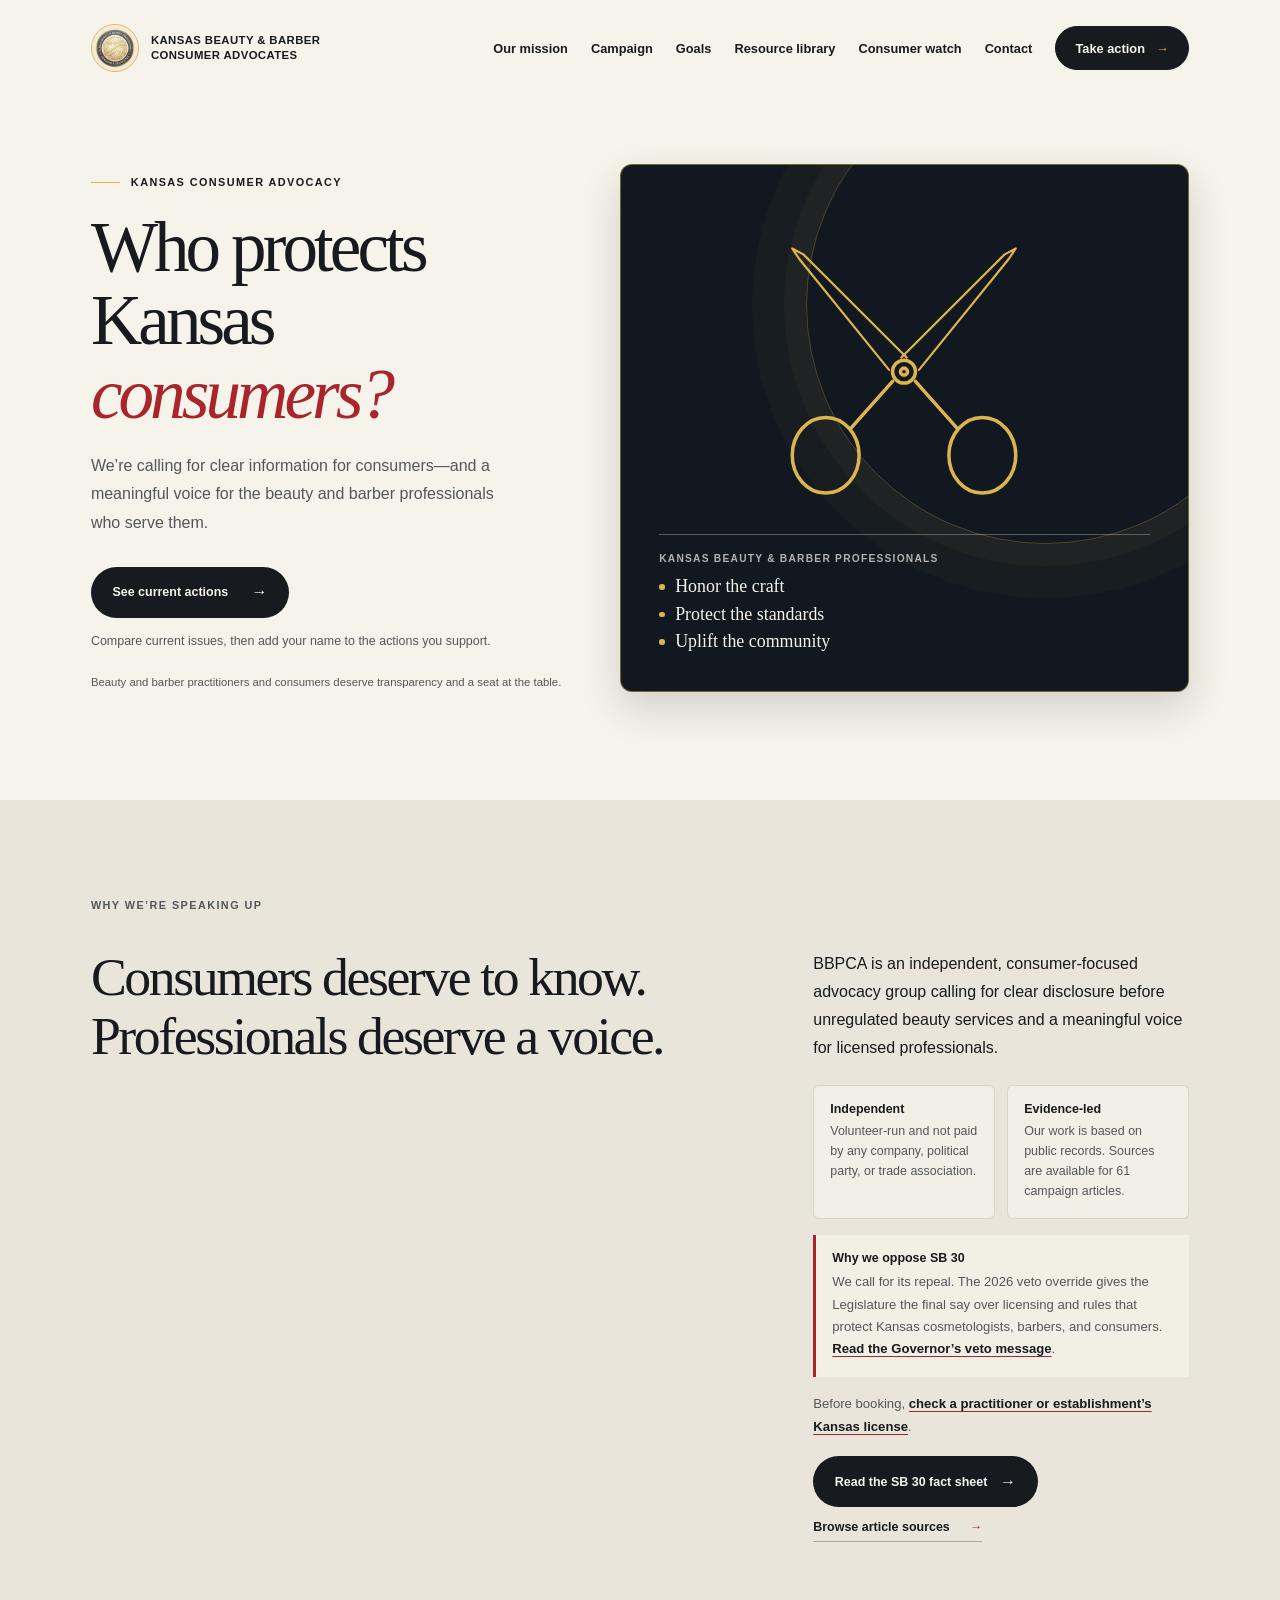
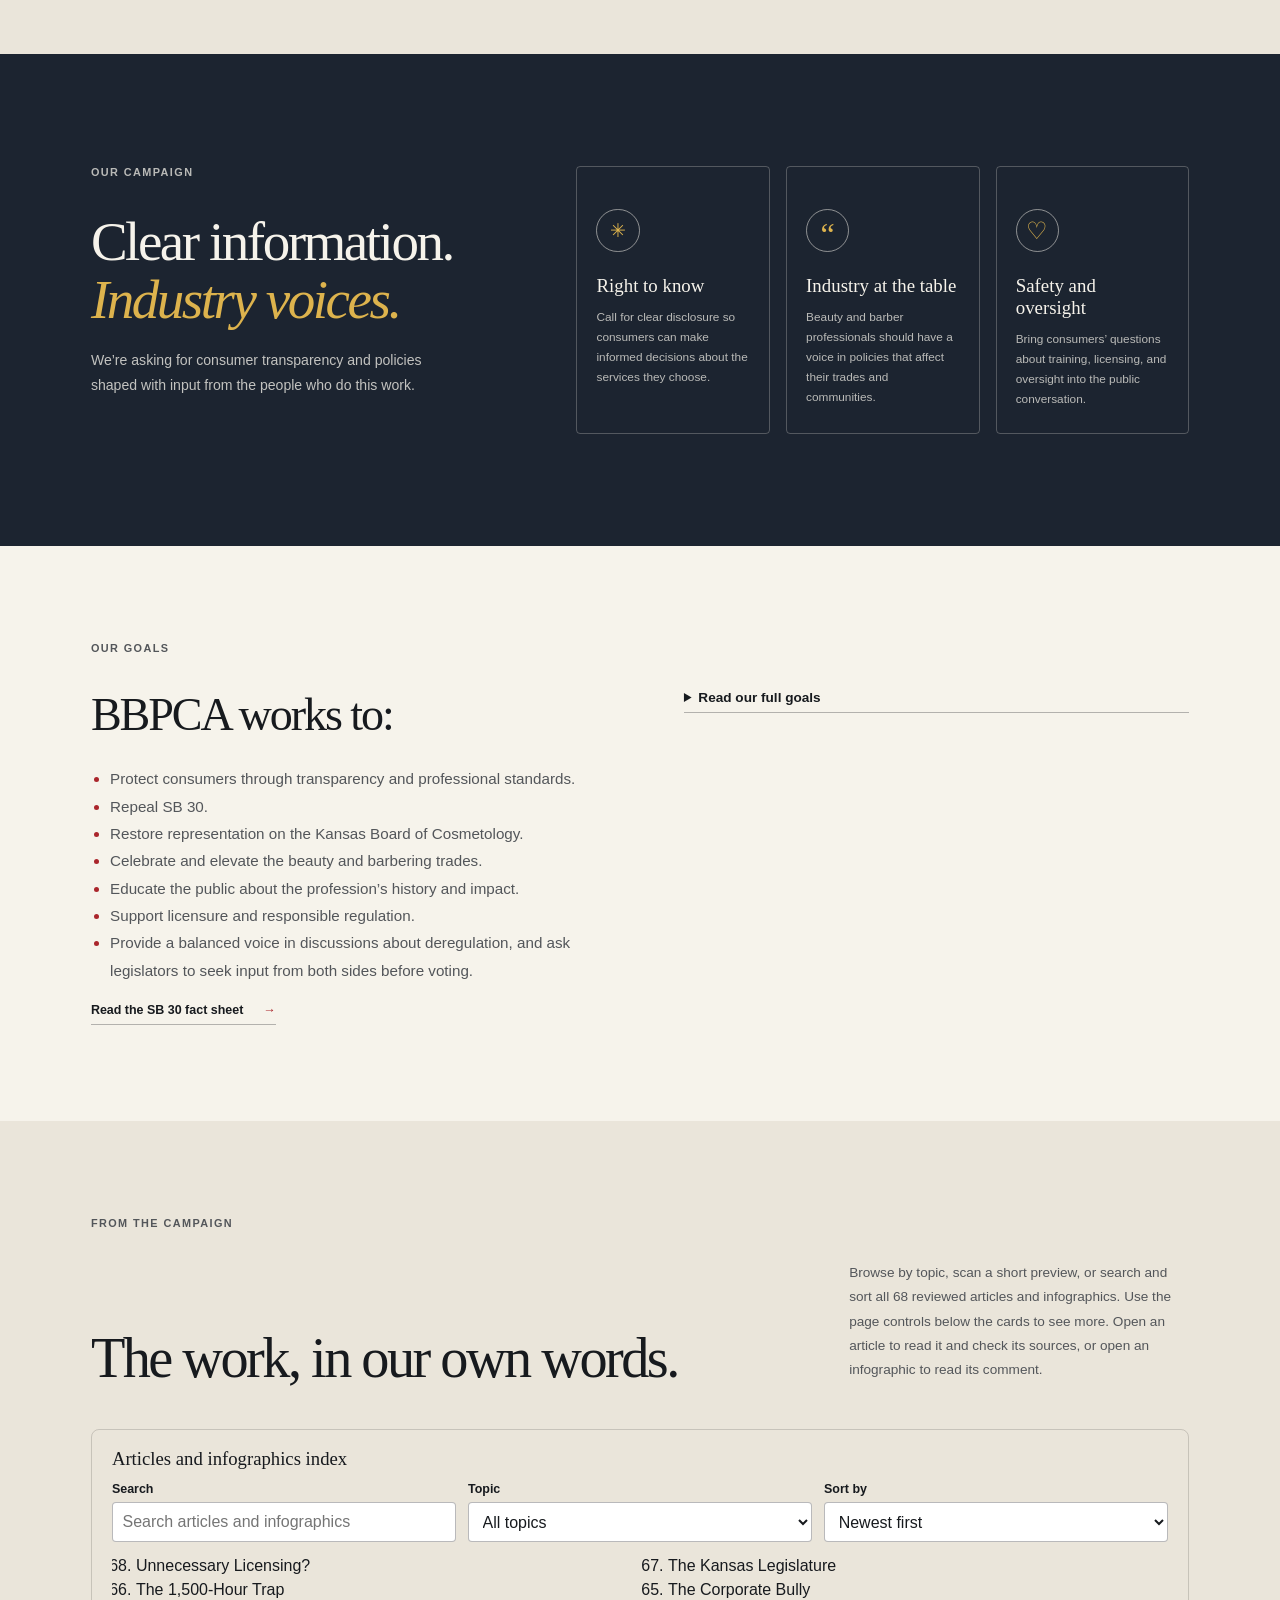
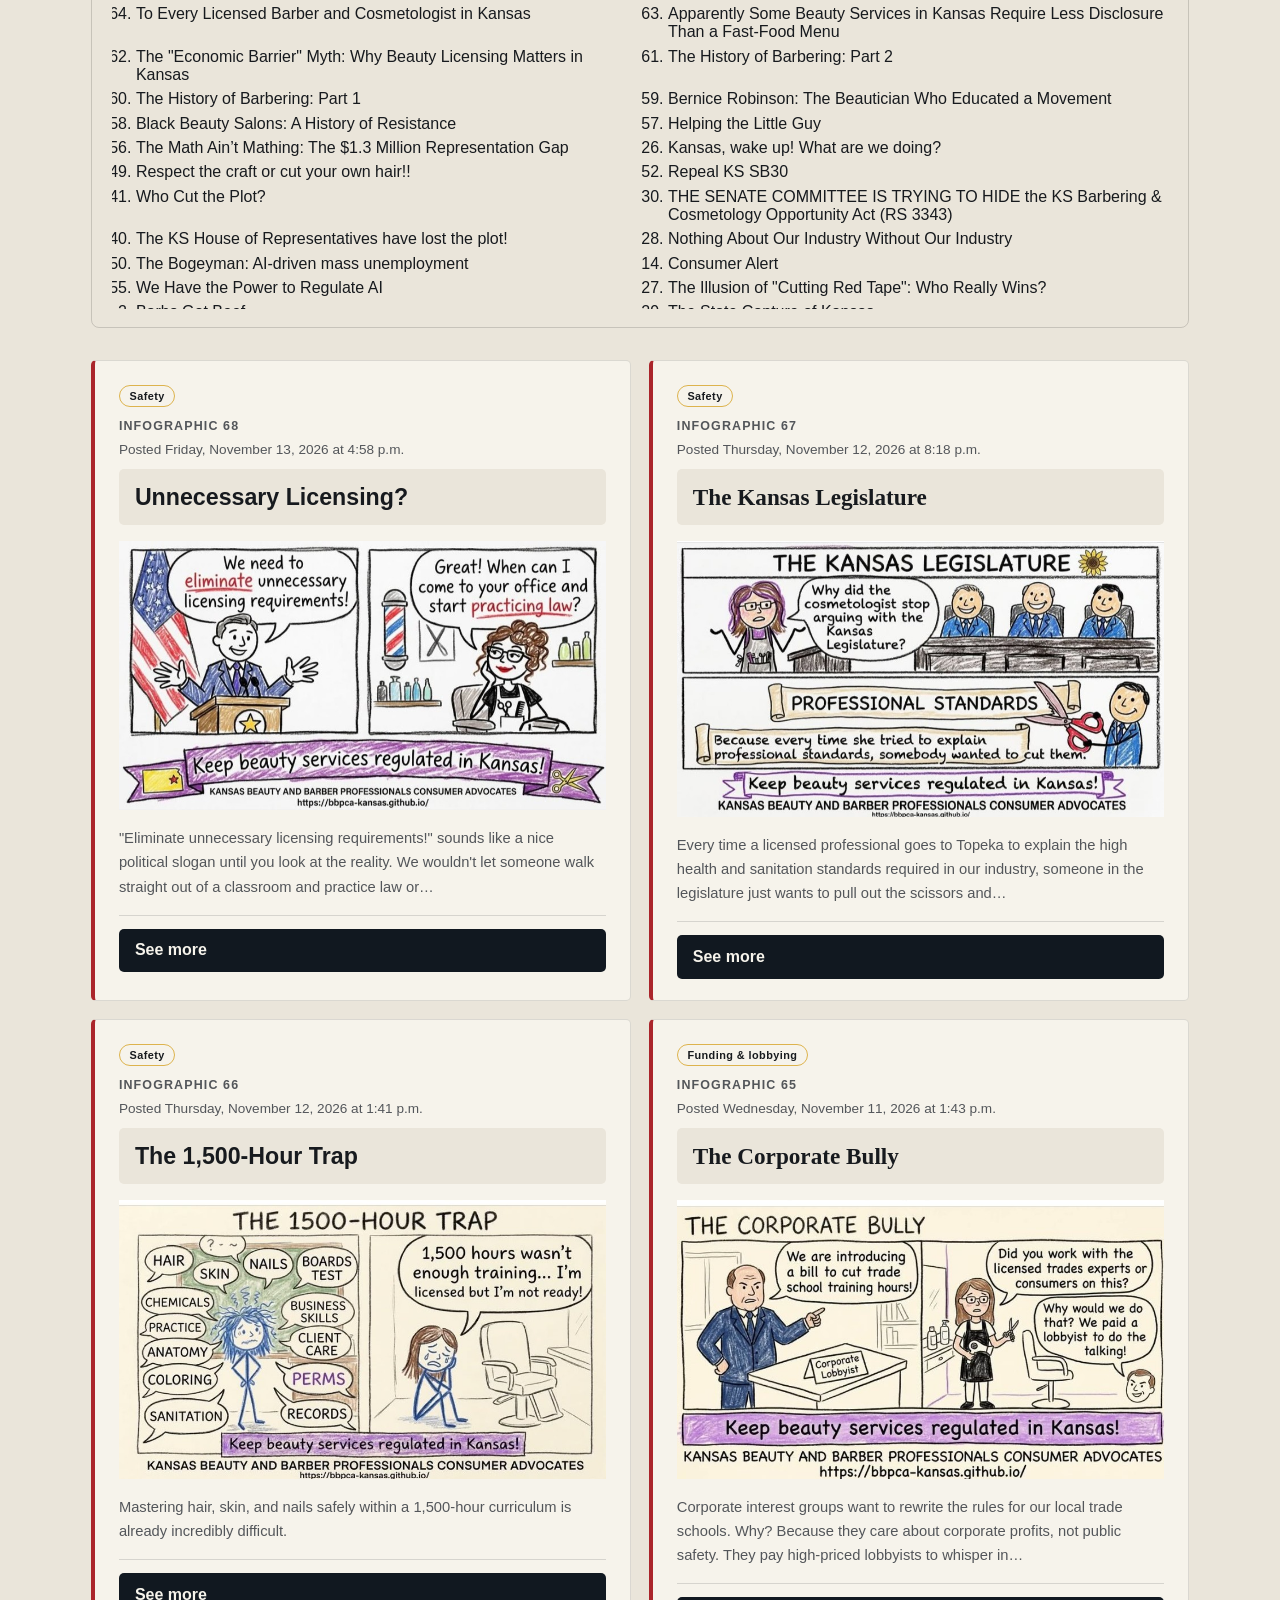
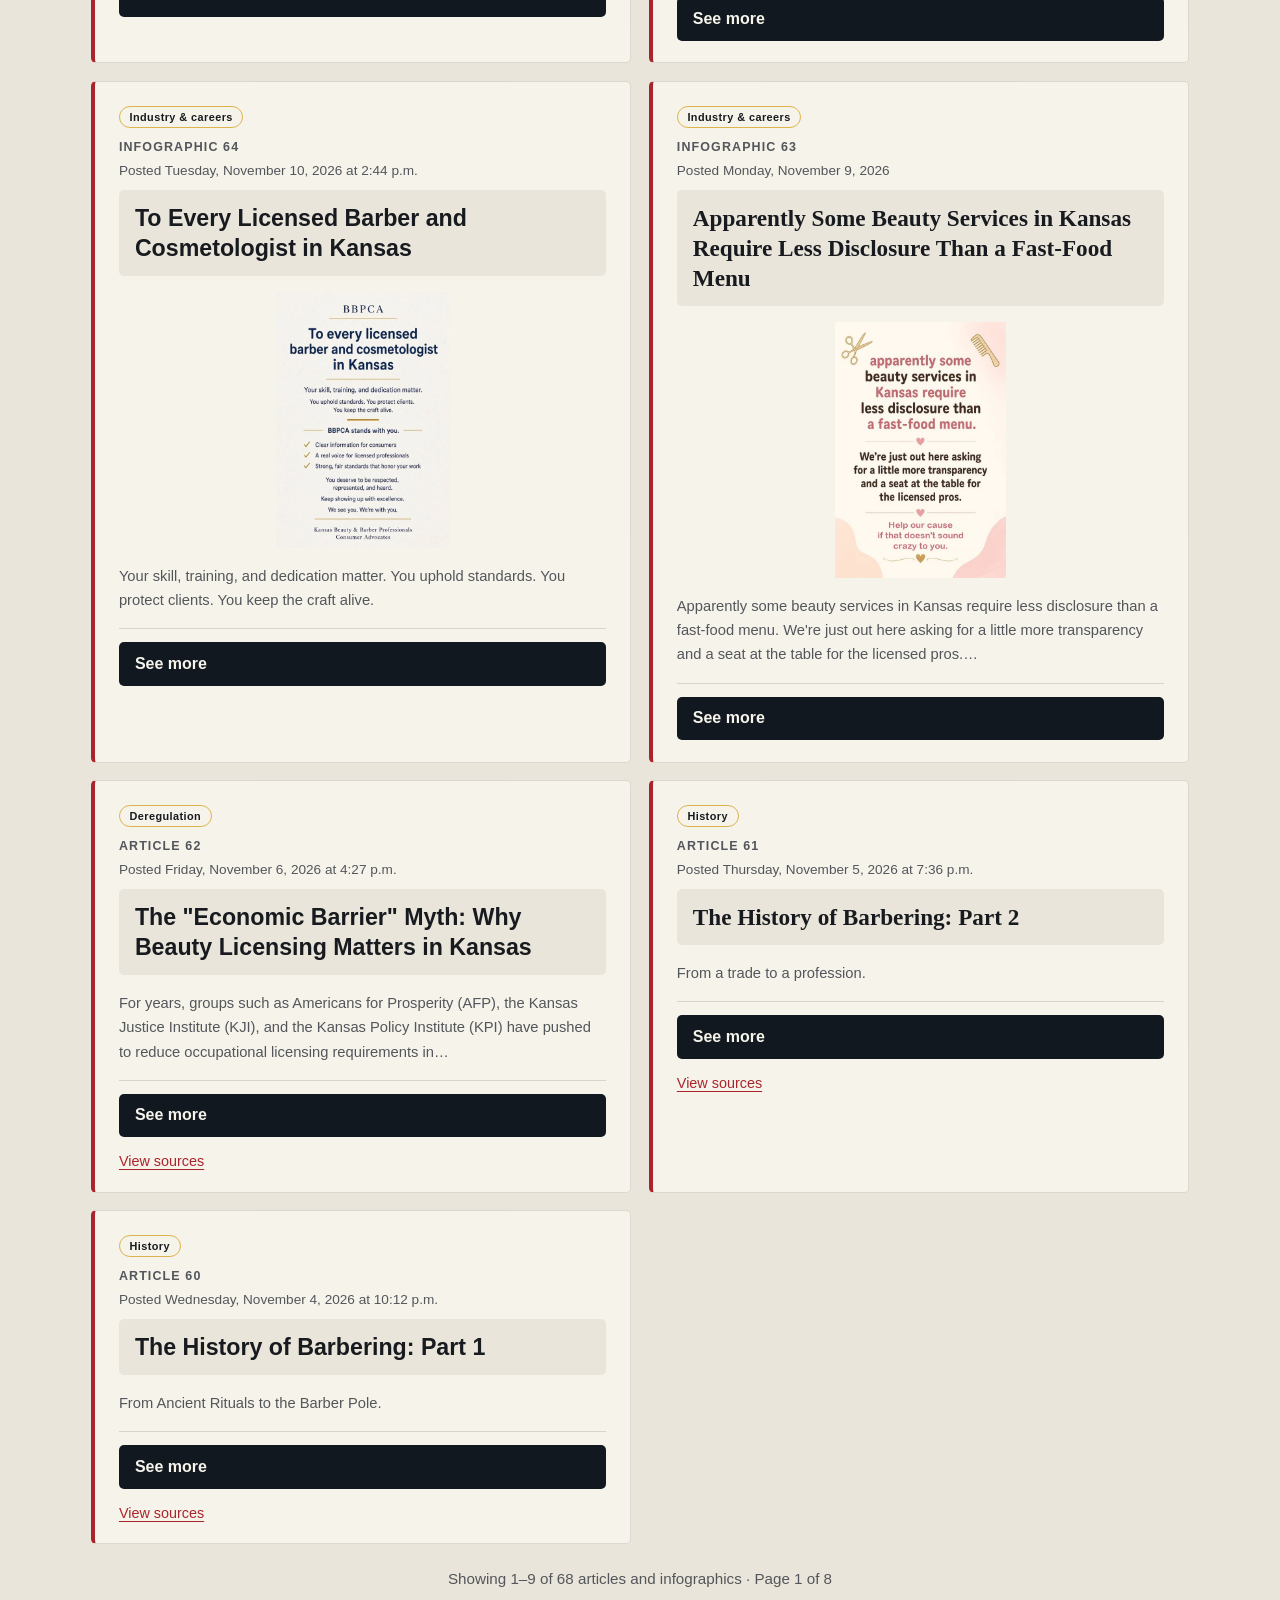
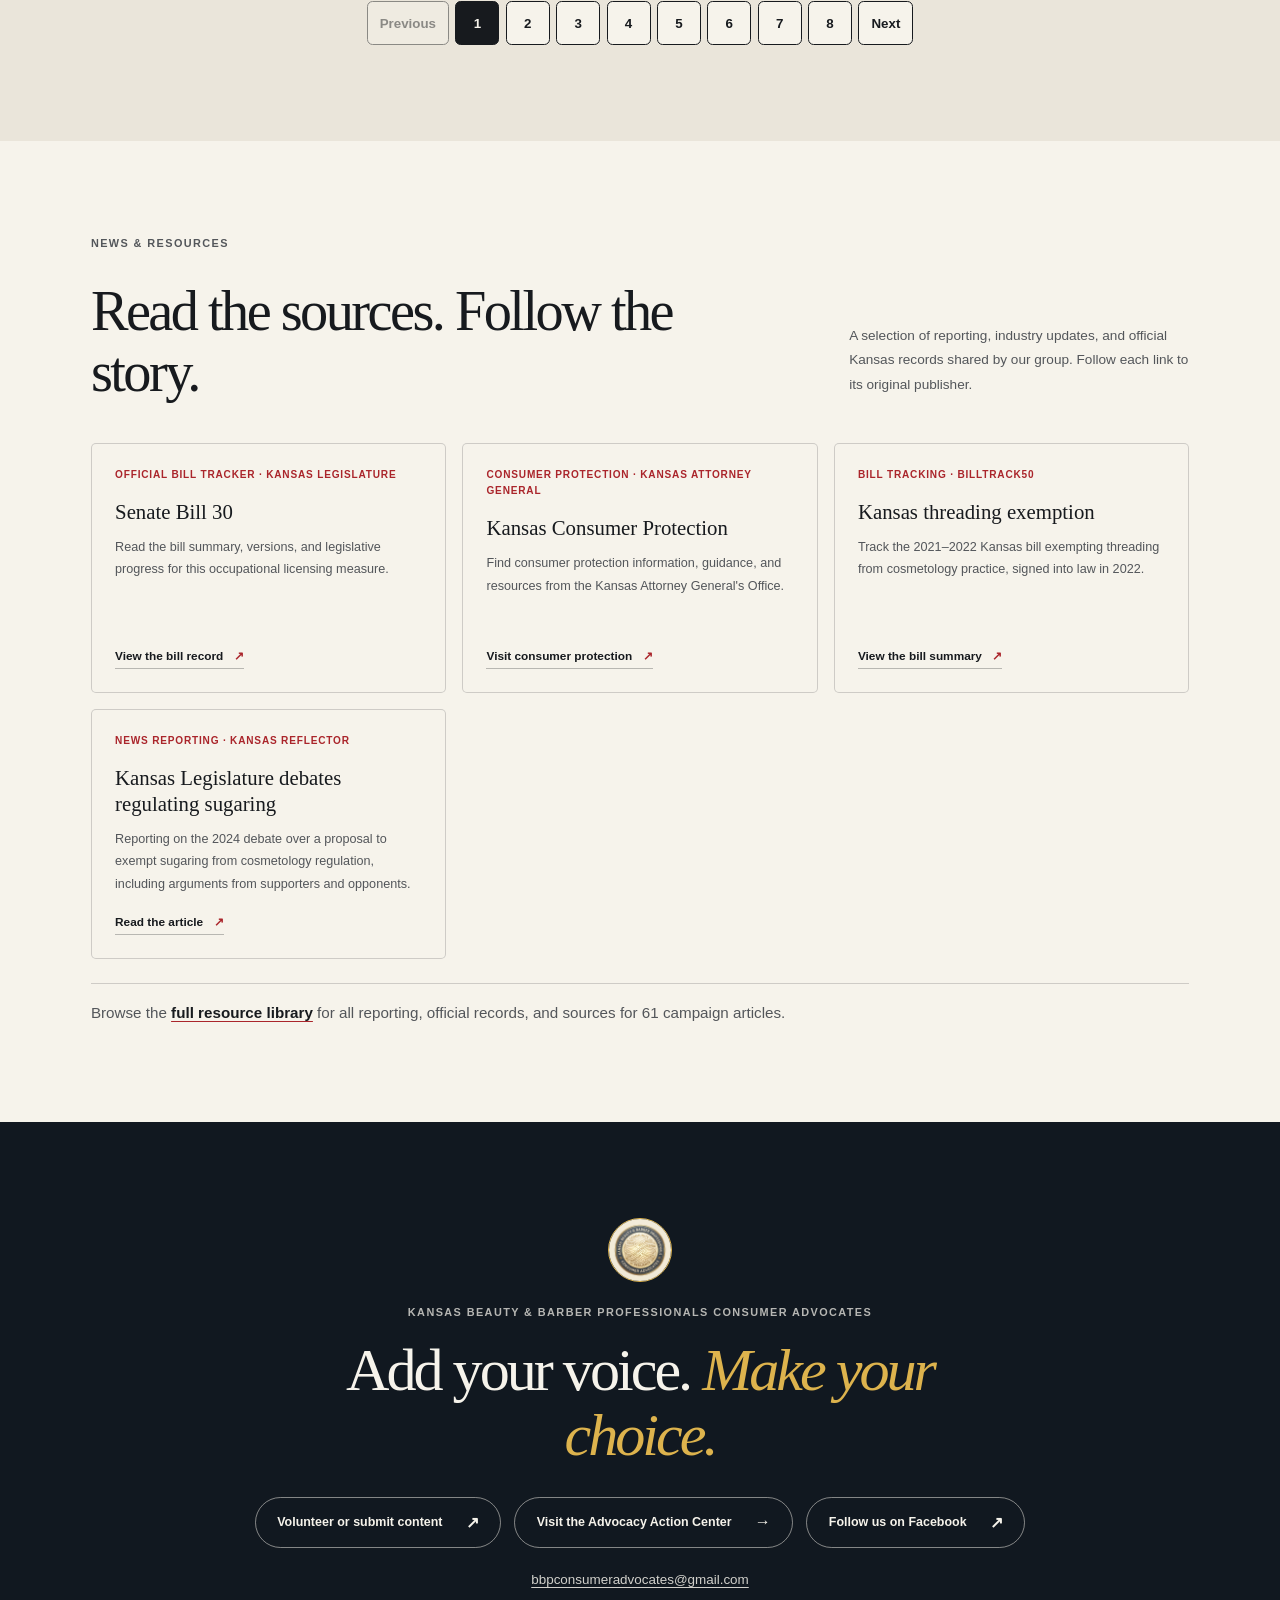
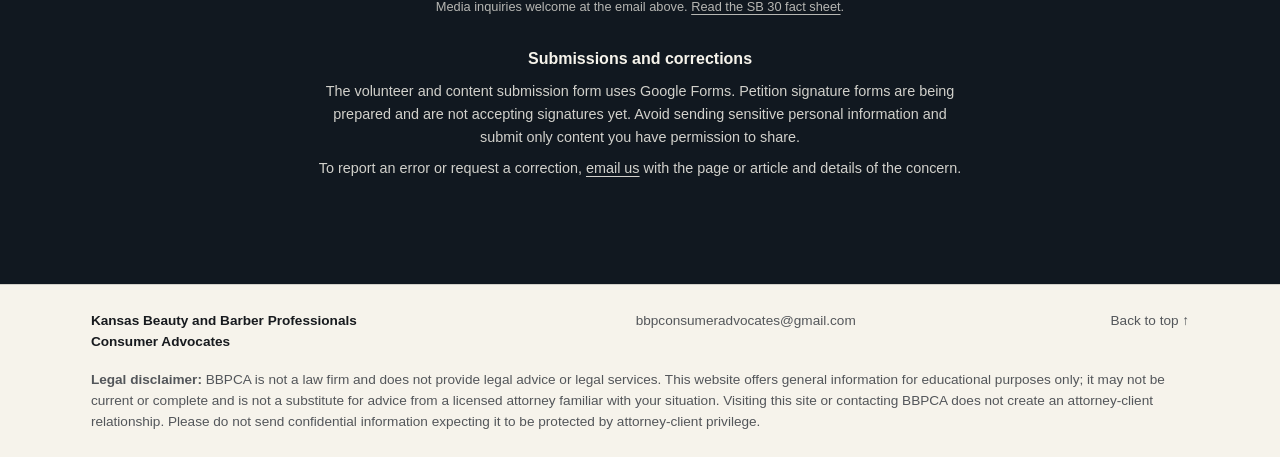
==== index.html @ 4f8d81fc "Add Kansas consumer watch page Co-authored-by: Copilot <223556219+Copilot@users.noreply.github.com>" ====
<!doctype html>
<html lang="en">
  <head>
    <meta charset="utf-8">
    <meta name="viewport" content="width=device-width, initial-scale=1">
    <meta
      name="description"
      content="Kansas beauty and barber professionals and consumers calling for transparency, licensed standards, and the repeal of SB 30."
    >
    <meta name="theme-color" content="#f6f3eb">
    <meta name="google-site-verification" content="GbA43g_E-g725UcVL_pw5Ol2ZGnsz3gKd_VZr3XOdKQ">
    <meta property="og:type" content="website">
    <meta property="og:site_name" content="Kansas Beauty and Barber Professionals Consumer Advocates">
    <meta property="og:title" content="Kansas Beauty and Barber Professionals Consumer Advocates">
    <meta
      property="og:description"
      content="Kansas beauty and barber professionals and consumers calling for transparency, licensed standards, and the repeal of SB 30."
    >
    <meta property="og:url" content="https://bbpca-kansas.github.io/">
    <meta property="og:image" content="https://bbpca-kansas.github.io/assets/bbpca-social-card.jpg">
    <meta property="og:image:width" content="1200">
    <meta property="og:image:height" content="630">
    <meta property="og:image:alt" content="Honoring the craft. Protecting the standards. Uplifting the community. Celebrating licensed beauty and barber professionals.">
    <meta name="twitter:card" content="summary_large_image">
    <link rel="icon" type="image/jpeg" href="assets/bbpca-profile-thumbnail.jpg">
    <link rel="apple-touch-icon" href="assets/bbpca-profile-thumbnail.jpg">
    <title>BBPCA | Kansas Beauty &amp; Barber Consumer Advocates</title>
    <link rel="preload" href="assets/fonts/DMSans.woff2" as="font" type="font/woff2" crossorigin>
    <link rel="preload" href="assets/fonts/PlayfairDisplay.woff2" as="font" type="font/woff2" crossorigin>
    <link rel="stylesheet" href="styles.css">
    <script type="application/ld+json">
      {
        "@context": "https://schema.org",
        "@type": "Organization",
        "name": "Kansas Beauty and Barber Professionals Consumer Advocates",
        "alternateName": "BBPCA",
        "url": "https://bbpca-kansas.github.io/",
        "logo": "https://bbpca-kansas.github.io/assets/bbpca-profile-thumbnail.jpg",
        "email": "bbpconsumeradvocates@gmail.com",
        "sameAs": [
          "https://www.facebook.com/people/Kansas-Beauty-and-Barber-Professionals/61594822378441/"
        ]
      }
    </script>
    <script src="campaign-articles-data.js" defer></script>
    <script src="article-sources-data.js" defer></script>
    <script src="campaign-articles.js" defer></script>
    <script
      data-goatcounter="https://bbpconsumeradvocates.goatcounter.com/count"
      async
      src="https://gc.zgo.at/count.js"
    ></script>
  </head>
  <body>
    <a class="skip-link" href="#main">Skip to content</a>

    <header class="site-header">
      <a class="brand" href="#home" aria-label="The Beauty and Barber Professionals Consumer Advocates home">
        <img class="brand-logo" src="assets/bbpca-profile-thumbnail.jpg" alt="">
        <span class="brand-name">Kansas Beauty &amp; Barber<br>Consumer Advocates</span>
      </a>

      <nav class="desktop-nav" aria-label="Main navigation">
        <a href="#about">Our mission</a>
        <a href="#campaign">Campaign</a>
        <a href="#goals">Goals</a>
        <a href="resources.html">Resource library</a>
        <a href="consumer-watch.html">Consumer watch</a>
        <a href="#contact">Contact</a>
        <a class="nav-cta" href="advocacy-action-center.html">Take action <span aria-hidden="true">→</span></a>
      </nav>

      <details class="mobile-menu">
        <summary aria-label="Open navigation menu">
          <span></span>
          <span></span>
        </summary>
        <nav aria-label="Mobile navigation">
          <a href="#about">Our mission</a>
          <a href="#campaign">Campaign</a>
          <a href="#goals">Goals</a>
          <a href="resources.html">Resource library</a>
          <a href="consumer-watch.html">Consumer watch</a>
          <a href="#contact">Contact</a>
          <a class="nav-cta" href="advocacy-action-center.html">Take action <span aria-hidden="true">→</span></a>
        </nav>
      </details>
    </header>

    <main id="main">
      <section class="hero" id="home" aria-labelledby="hero-title">
        <div class="hero-copy">
          <p class="eyebrow"><span class="eyebrow-line"></span> Kansas consumer advocacy</p>
          <h1 id="hero-title">Who protects Kansas <em>consumers?</em></h1>
          <p class="hero-intro">
            We’re calling for clear information for consumers—and a meaningful voice for the beauty
            and barber professionals who serve them.
          </p>
          <a class="button button-dark" href="advocacy-action-center.html">See current actions <span aria-hidden="true">→</span></a>
          <p class="petition-note">Compare current issues, then add your name to the actions you support.</p>
          <p class="hero-note">Beauty and barber practitioners and consumers deserve transparency and a seat at the table.</p>
        </div>

        <figure class="hero-art">
          <svg class="hero-art-illustration" viewBox="0 0 400 300" aria-hidden="true" focusable="false">
            <g fill="none" stroke="currentColor" stroke-linecap="round" stroke-linejoin="round">
              <path class="illustration-blade" d="M183 151 81 25l-8-12 13 7 117 117" />
              <path class="illustration-blade" d="m217 151 102-126 8-12-13 7-117 117" />
              <path d="m187 164-48 54m74-54 48 54" />
              <ellipse cx="111" cy="248" rx="38" ry="43" />
              <ellipse cx="289" cy="248" rx="38" ry="43" />
              <circle cx="200" cy="153" r="13" />
              <circle class="illustration-pivot" cx="200" cy="153" r="4" />
            </g>
          </svg>
          <figcaption class="hero-art-caption">
            <p class="hero-art-kicker">Kansas beauty &amp; barber professionals</p>
            <ul class="hero-art-message">
              <li>Honor the craft</li>
              <li>Protect the standards</li>
              <li>Uplift the community</li>
            </ul>
          </figcaption>
        </figure>
      </section>

      <section class="intro-section" id="about" aria-labelledby="about-title">
        <div class="section-label">Why we’re speaking up</div>
        <div class="intro-content">
          <h2 id="about-title">Consumers deserve to know. Professionals deserve a voice.</h2>
          <div class="intro-copy">
            <p class="intro-lede">
              BBPCA is an independent, consumer-focused advocacy group calling for clear disclosure
              before unregulated beauty services and a meaningful voice for licensed professionals.
            </p>
            <div class="intro-proof-points" aria-label="About BBPCA">
              <article class="intro-proof-point">
                <h3>Independent</h3>
                <p>Volunteer-run and not paid by any company, political party, or trade association.</p>
              </article>
              <article class="intro-proof-point">
                <h3>Evidence-led</h3>
                <p>Our work is based on public records. Sources are available for 61 campaign articles.</p>
              </article>
            </div>
            <div class="intro-policy-note">
              <h3>Why we oppose SB 30</h3>
              <p>
                We call for its repeal. The 2026 veto override gives the Legislature the final say over
                licensing and rules that protect Kansas cosmetologists, barbers, and consumers.
                <a href="https://sos.ks.gov/publications/sessionlaws/2026/Messages-05-SB-30.html" target="_blank" rel="noopener noreferrer">Read the Governor’s veto message</a>.
              </p>
            </div>
            <p class="intro-license-note">
              Before booking, <a href="https://kboc.kansas.gov/verify/" target="_blank" rel="noopener noreferrer">check a practitioner or establishment’s Kansas license</a>.
            </p>
            <div class="intro-actions">
              <a class="button button-dark" href="fact-sheet.html">Read the SB 30 fact sheet <span aria-hidden="true">→</span></a>
              <a class="text-link" href="resources.html">Browse article sources <span aria-hidden="true">→</span></a>
            </div>
          </div>
        </div>
      </section>

      <section class="focus-section" id="campaign" aria-labelledby="focus-title">
        <div class="focus-heading">
          <div class="section-label section-label-light">Our campaign</div>
          <h2 id="focus-title">Clear information.<br><em>Industry voices.</em></h2>
          <p>We’re asking for consumer transparency and policies shaped with input from the people who do this work.</p>
        </div>
        <div class="focus-cards">
          <article class="focus-card">
            <div class="card-icon icon-spark" aria-hidden="true">✳</div>
            <h3>Right to know</h3>
            <p>Call for clear disclosure so consumers can make informed decisions about the services they choose.</p>
          </article>
          <article class="focus-card">
            <div class="card-icon icon-voice" aria-hidden="true">“</div>
            <h3>Industry at the table</h3>
            <p>Beauty and barber professionals should have a voice in policies that affect their trades and communities.</p>
          </article>
          <article class="focus-card">
            <div class="card-icon icon-care" aria-hidden="true">♡</div>
            <h3>Safety and oversight</h3>
            <p>Bring consumers’ questions about training, licensing, and oversight into the public conversation.</p>
          </article>
        </div>
      </section>

      <section class="goals-section" id="goals" aria-labelledby="goals-title">
        <div class="section-label">Our goals</div>
        <div class="goals-content">
          <div class="goals-summary">
            <h2 id="goals-title">BBPCA works to:</h2>
            <ul>
              <li>Protect consumers through transparency and professional standards.</li>
              <li>Repeal SB 30.</li>
              <li>Restore representation on the Kansas Board of Cosmetology.</li>
              <li>Celebrate and elevate the beauty and barbering trades.</li>
              <li>Educate the public about the profession’s history and impact.</li>
              <li>Support licensure and responsible regulation.</li>
              <li>Provide a balanced voice in discussions about deregulation, and ask legislators to seek input from both sides before voting.</li>
            </ul>
            <a class="text-link goals-fact-sheet" href="fact-sheet.html">Read the SB 30 fact sheet <span aria-hidden="true">→</span></a>
          </div>
          <details class="goals-full">
            <summary>Read our full goals</summary>
            <ol>
              <li><h3>Promote Transparency in Consumer Services</h3><p>Advocate for clear disclosure when consumers receive services that are not regulated or licensed by the state. This requires a change in law.</p></li>
              <li><h3>Support Repeal of SB 30</h3><p>Work toward repealing legislation that undermines professional licensure, consumer protection, and industry standards.</p></li>
              <li><h3>Restore Industry Representation</h3><p>Advocate for fair and meaningful representation of licensed professionals on the Kansas Board of Cosmetology. This includes giving body art and tanning their own boards, and ensuring the number of board representatives for each profession is fair in proportion to the number of licensees in that profession. This requires a change in law.</p></li>
              <li><h3>Celebrate the Skilled Trades</h3><p>Highlight the value, professionalism, and economic impact of beauty and barbering careers.</p></li>
              <li><h3>Elevate and Strengthen the Industry</h3><p>Support policies and initiatives that promote professional growth, workforce development, and industry excellence.</p></li>
              <li><h3>Preserve and Share Professional History</h3><p>Educate the public about the history, evolution, and contributions of the barbering and cosmetology professions.</p></li>
              <li><h3>Support Professional Licensure and Regulation</h3><p>Advocate for reasonable licensure standards and regulatory oversight that protect consumers, uphold professional qualifications, and maintain public trust. These standards are set through regulations of the Kansas Board of Cosmetology and KDHE.</p></li>
              <li><h3>Provide Balance in the Deregulation Conversation</h3><p>Ensure policymakers and the public hear the perspectives of licensed professionals, educators, business owners, and consumers when considering deregulatory proposals. Legislators should give small agency leaders and practitioners as much time as lobbyists and cabinet-level officials, learn the issues and read the bills they vote on, and not approve occupational licensing bills unless they have actively pursued input from the industry professionals, educators, and consumers in the areas they represent. <a href="fact-sheet.html">Read the fact sheet</a>.</p></li>
            </ol>
          </details>
        </div>
      </section>

      <section class="campaign-gallery" aria-labelledby="gallery-title">
        <div class="section-label">From the campaign</div>
        <div class="gallery-heading">
          <h2 id="gallery-title">The work, in our own words.</h2>
          <p>Browse by topic, scan a short preview, or search and sort all 68 reviewed articles and infographics. Use the page controls below the cards to see more. Open an article to read it and check its sources, or open an infographic to read its comment.</p>
        </div>
        <div class="article-index" id="article-index">
          <div class="article-index-controls">
            <h3 id="article-index-title">Articles and infographics index</h3>
            <div class="article-index-field">
              <label for="article-search">Search</label>
              <input type="search" id="article-search" placeholder="Search articles and infographics" autocomplete="off">
            </div>
            <div class="article-index-field">
              <label for="article-topic">Topic</label>
              <select id="article-topic">
                <option value="">All topics</option>
                <option value="sb30">SB 30</option>
                <option value="history">History</option>
                <option value="deregulation">Deregulation</option>
                <option value="funding">Funding and lobbying</option>
                <option value="board">Board of Cosmetology</option>
                <option value="safety">Safety</option>
              </select>
            </div>
            <div class="article-index-field">
              <label for="article-sort">Sort by</label>
              <select id="article-sort">
                <option value="newest">Newest first</option>
                <option value="number">Article or infographic number</option>
                <option value="az">Title A&ndash;Z</option>
                <option value="za">Title Z&ndash;A</option>
              </select>
            </div>
          </div>
          <ol class="article-index-list" id="article-index-list" aria-labelledby="article-index-title" tabindex="0"></ol>
          <p class="article-index-status" id="article-index-status" role="status"></p>
        </div>
        <div class="gallery-grid" id="campaign-article-grid"></div>
      </section>

      <section class="resources-section" id="resources" aria-labelledby="resources-title">
        <div class="section-label">News &amp; resources</div>
        <div class="resources-heading">
          <h2 id="resources-title">Read the sources. Follow the story.</h2>
          <p>
            A selection of reporting, industry updates, and official Kansas records shared by our
            group. Follow each link to its original publisher.
          </p>
        </div>
<div class="resource-grid">
<article class="resource-card">
            <p class="resource-source">Official bill tracker · Kansas Legislature</p>
            <h3>Senate Bill 30</h3>
            <p>
              Read the bill summary, versions, and legislative progress for this occupational
              licensing measure.
            </p>
            <a href="https://www.kslegislature.gov/b2025_26/bills/sb30/" target="_blank" rel="noopener noreferrer">
              View the bill record <span aria-hidden="true">↗</span>
            </a>
          </article>
<article class="resource-card">
            <p class="resource-source">Consumer protection · Kansas Attorney General</p>
            <h3>Kansas Consumer Protection</h3>
            <p>
              Find consumer protection information, guidance, and resources from the Kansas
              Attorney General's Office.
            </p>
            <a href="https://www.ag.ks.gov/divisions/public-protection/consumer-protection" target="_blank" rel="noopener noreferrer">
              Visit consumer protection <span aria-hidden="true">↗</span>
            </a>
          </article>
<article class="resource-card">
            <p class="resource-source">Bill tracking · BillTrack50</p>
            <h3>Kansas threading exemption</h3>
            <p>
              Track the 2021–2022 Kansas bill exempting threading from cosmetology practice,
              signed into law in 2022.
            </p>
            <a href="https://www.billtrack50.com/billdetail/1429212" target="_blank" rel="noopener noreferrer">
              View the bill summary <span aria-hidden="true">↗</span>
            </a>
          </article>
<article class="resource-card">
            <p class="resource-source">News reporting · Kansas Reflector</p>
            <h3>Kansas Legislature debates regulating sugaring</h3>
            <p>
              Reporting on the 2024 debate over a proposal to exempt sugaring from cosmetology
              regulation, including arguments from supporters and opponents.
            </p>
            <a href="https://kansasreflector.com/2024/04/01/kansas-legislature-decides-sugaring-including-intimate-hair-removal-shouldnt-be-regulated/" target="_blank" rel="noopener noreferrer">
              Read the article <span aria-hidden="true">↗</span>
            </a>
          </article>
        </div>

        <p class="resource-library-link">Browse the <a href="resources.html">full resource library</a> for all reporting, official records, and sources for 61 campaign articles.</p>
      </section>

      <section class="closing-section" id="contact" aria-labelledby="closing-title">
        <img class="closing-logo" src="assets/bbpca-profile-thumbnail.jpg" alt="" loading="lazy">
        <p class="eyebrow">Kansas Beauty &amp; Barber Professionals Consumer Advocates</p>
        <h2 id="closing-title">Add your voice. <em>Make your choice.</em></h2>
        <div class="closing-actions">
          <a class="button button-light" href="https://forms.gle/TMVUTo8ksJBRV3kx7" title="Kansas Beauty &amp; Barber Professionals Consumer Advocates Volunteer Contributor &amp; Content Submission Form" target="_blank" rel="noopener noreferrer">Volunteer or submit content <span aria-hidden="true">↗</span></a>
          <a class="button button-light" href="advocacy-action-center.html">Visit the Advocacy Action Center <span aria-hidden="true">→</span></a>
          <a class="button button-light" href="https://www.facebook.com/people/Kansas-Beauty-and-Barber-Professionals/61594822378441/" target="_blank" rel="noopener noreferrer">Follow us on Facebook <span aria-hidden="true">↗</span></a>
        </div>
        <a class="email-link" href="mailto:bbpconsumeradvocates@gmail.com">bbpconsumeradvocates@gmail.com</a>
        <p class="media-line">Media inquiries welcome at the email above. <a href="fact-sheet.html">Read the SB 30 fact sheet</a>.</p>
        <div class="contact-note">
          <h3>Submissions and corrections</h3>
          <p>The volunteer and content submission form uses Google Forms. Petition signature forms are being prepared and are not accepting signatures yet. Avoid sending sensitive personal information and submit only content you have permission to share.</p>
          <p>To report an error or request a correction, <a href="mailto:bbpconsumeradvocates@gmail.com">email us</a> with the page or article and details of the concern.</p>
        </div>
      </section>
    </main>

    <footer class="site-footer">
      <a class="footer-brand" href="#home">Kansas Beauty and Barber Professionals Consumer Advocates</a>
      <a href="mailto:bbpconsumeradvocates@gmail.com">bbpconsumeradvocates@gmail.com</a>
      <a href="#home" class="back-top">Back to top ↑</a>
      <p class="site-disclaimer"><strong>Legal disclaimer:</strong> BBPCA is not a law firm and does not provide legal advice or legal services. This website offers general information for educational purposes only; it may not be current or complete and is not a substitute for advice from a licensed attorney familiar with your situation. Visiting this site or contacting BBPCA does not create an attorney-client relationship. Please do not send confidential information expecting it to be protected by attorney-client privilege.</p>
    </footer>
  </body>
</html>
---- styles.css ----
/* Self-hosted fonts (DM Sans, Playfair Display), latin subset, SIL Open Font License */
@font-face {
  font-family: "DM Sans";
  font-style: normal;
  font-weight: 400 700;
  font-display: swap;
  src: url("assets/fonts/DMSans.woff2") format("woff2");
  unicode-range: U+0000-00FF, U+0131, U+0152-0153, U+02BB-02BC, U+02C6, U+02DA, U+02DC, U+0304, U+0308, U+0329, U+2000-206F, U+20AC, U+2122, U+2191, U+2193, U+2212, U+2215, U+FEFF, U+FFFD;
}



@font-face {
  font-family: "Playfair Display";
  font-style: normal;
  font-weight: 500 700;
  font-display: swap;
  src: url("assets/fonts/PlayfairDisplay.woff2") format("woff2");
  unicode-range: U+0000-00FF, U+0131, U+0152-0153, U+02BB-02BC, U+02C6, U+02DA, U+02DC, U+0304, U+0308, U+0329, U+2000-206F, U+20AC, U+2122, U+2191, U+2193, U+2212, U+2215, U+FEFF, U+FFFD;
}
:root {
  color-scheme: light;
  --paper: #f6f3eb;
  --paper-deep: #eae5da;
  --ink: #171a1e;
  --muted-ink: #53565a;
  --green: #1c2430;
  --green-deep: #111820;
  --sage: #c1c7a7;
  --coral: #aa252b;
  --gold: #ddb34d;
  --serif: "Playfair Display", Georgia, serif;
  --sans: "DM Sans", "Segoe UI", sans-serif;
}

* {
  box-sizing: border-box;
}

html {
  scroll-behavior: smooth;
}

body {
  margin: 0;
  background: var(--paper);
  color: var(--ink);
  font-family: var(--sans);
  -webkit-font-smoothing: antialiased;
}

a {
  color: inherit;
  text-decoration: none;
}

a:focus-visible,
summary:focus-visible {
  outline: 3px solid var(--coral);
  outline-offset: 5px;
}

.skip-link {
  position: absolute;
  z-index: 10;
  top: 1rem;
  left: 1rem;
  padding: 0.75rem 1rem;
  transform: translateY(-150%);
  background: var(--ink);
  color: white;
}

.skip-link:focus {
  transform: translateY(0);
}

.site-header {
  position: relative;
  z-index: 2;
  display: flex;
  align-items: center;
  justify-content: space-between;
  max-width: 1440px;
  margin: 0 auto;
  padding: 1.5rem 7.1%;
}

.brand {
  display: inline-flex;
  align-items: center;
  gap: 0.75rem;
}

.brand-logo {
  width: 3rem;
  height: 3rem;
  flex: 0 0 auto;
  border: 1px solid var(--gold);
  border-radius: 50%;
  background: var(--green-deep);
  object-fit: cover;
}

.brand-name {
  font-size: 0.71rem;
  font-weight: 700;
  letter-spacing: 0.035em;
  line-height: 1.35;
  text-transform: uppercase;
}

.mobile-menu {
  display: none;
}

.desktop-nav {
  display: flex;
  align-items: center;
  gap: clamp(0.9rem, 1.8vw, 1.6rem);
  font-size: 0.8rem;
  font-weight: 600;
}

.desktop-nav a:not(.nav-cta),
.back-top {
  transition: color 160ms ease;
}

.desktop-nav a:not(.nav-cta):hover,
.back-top:hover {
  color: var(--coral);
}

.nav-cta {
  display: inline-flex;
  align-items: center;
  gap: 0.7rem;
  padding: 0.85rem 1.2rem;
  border: 1px solid var(--ink);
  border-radius: 99px;
  background: var(--ink);
  color: var(--paper);
  transition: background-color 160ms ease, border-color 160ms ease;
}

.nav-cta:hover {
  border-color: var(--green);
  background: var(--green);
}

.nav-cta span,
.text-link span {
  color: var(--coral);
}

.nav-cta span {
  color: var(--gold);
}

.hero {
  display: grid;
  grid-template-columns: minmax(0, 0.92fr) minmax(0, 1.08fr);
  align-items: center;
  gap: 4%;
  max-width: 1440px;
  min-height: 650px;
  margin: 0 auto;
  padding: 3.5rem 7.1% 6rem;
}

.hero-copy {
  padding: 1.5rem 0 1rem;
}

.eyebrow,
.section-label {
  display: flex;
  align-items: center;
  gap: 0.7rem;
  margin: 0;
  font-size: 0.68rem;
  font-weight: 700;
  letter-spacing: 0.13em;
  text-transform: uppercase;
}

.eyebrow-line {
  width: 1.8rem;
  height: 1px;
  background: var(--gold);
}

h1,
h2,
h3,
p {
  margin-top: 0;
}

h1,
h2 {
  font-family: var(--serif);
  font-weight: 500;
}

.hero h1 {
  max-width: 580px;
  margin: 1.45rem 0 1.3rem;
  font-size: clamp(3.3rem, 5.55vw, 5.2rem);
  letter-spacing: -0.055em;
  line-height: 1.03;
}

h1 em,
h2 em {
  color: var(--coral);
  font-weight: 500;
}

.hero-intro {
  max-width: 410px;
  margin-bottom: 1.8rem;
  color: var(--muted-ink);
  font-size: 1rem;
  line-height: 1.8;
}

.button {
  display: inline-flex;
  align-items: center;
  justify-content: center;
  gap: 1.45rem;
  min-height: 3.2rem;
  padding: 0.8rem 1.35rem;
  border-radius: 99px;
  font-size: 0.78rem;
  font-weight: 700;
  transition: transform 160ms ease, background-color 160ms ease;
}

.button:hover {
  transform: translateY(-2px);
}

.button-dark {
  background: var(--ink);
  color: var(--paper);
}

.button-dark:hover {
  background: var(--green);
}

.button span {
  font-size: 1rem;
}

.hero-note {
  margin: 1.5rem 0 0;
  color: var(--muted-ink);
  font-size: 0.71rem;
}

.petition-note {
  max-width: 410px;
  margin: 0.85rem 0 0;
  color: var(--muted-ink);
  font-size: 0.78rem;
  line-height: 1.65;
}

.hero-art {
  position: relative;
  isolation: isolate;
  display: grid;
  grid-template-rows: minmax(0, 1fr) auto;
  align-items: center;
  width: 100%;
  aspect-ratio: 1.08;
  margin: 0;
  padding: clamp(1.4rem, 3vw, 2.4rem);
  overflow: hidden;
  border: 1px solid rgba(221, 179, 77, 0.48);
  border-radius: 12px;
  background: var(--green-deep);
  box-shadow: 0 16px 40px rgba(17, 24, 32, 0.16);
}

.hero-art::before {
  position: absolute;
  z-index: -1;
  top: -19%;
  right: -17%;
  width: 84%;
  aspect-ratio: 1;
  border: 1px solid rgba(221, 179, 77, 0.3);
  border-radius: 50%;
  box-shadow: 0 0 0 22px rgba(221, 179, 77, 0.04), 0 0 0 54px rgba(221, 179, 77, 0.035);
  content: "";
}

.hero-art-illustration {
  display: block;
  width: min(100%, 22rem);
  max-height: 100%;
  justify-self: center;
  color: var(--gold);
  overflow: visible;
}

.hero-art-illustration g {
  stroke-width: 4;
}

.hero-art-illustration .illustration-blade {
  stroke-width: 2.5;
}

.hero-art-illustration .illustration-pivot {
  fill: var(--green-deep);
}

.hero-art-caption {
  padding-top: 1.1rem;
  border-top: 1px solid rgba(247, 244, 236, 0.3);
}

.hero-art-kicker {
  margin-bottom: 0.8rem;
  color: rgba(247, 244, 236, 0.7);
  font-size: 0.64rem;
  font-weight: 700;
  letter-spacing: 0.12em;
  text-transform: uppercase;
}

.hero-art-message {
  display: grid;
  gap: 0.4rem;
  margin: 0;
  padding: 0;
  color: var(--paper);
  font-family: var(--serif);
  font-size: clamp(0.9rem, 1.4vw, 1.2rem);
  list-style: none;
}

.hero-art-message li {
  display: flex;
  align-items: center;
  gap: 0.65rem;
}

.hero-art-message li::before {
  width: 0.35rem;
  height: 0.35rem;
  flex: 0 0 auto;
  border-radius: 50%;
  background: var(--gold);
  content: "";
}

.intro-section {
  padding: 6.2rem 7.1% 7rem;
  background: var(--paper-deep);
}

.section-label {
  color: var(--muted-ink);
}

.section-label span {
  color: var(--coral);
}

.intro-content {
  display: grid;
  grid-template-columns: 1.1fr 0.7fr;
  gap: 12%;
  max-width: 1100px;
  margin: 2.3rem auto 0;
}

.intro-content h2 {
  max-width: 670px;
  margin-bottom: 0;
  font-size: clamp(2.5rem, 4.2vw, 4rem);
  letter-spacing: -0.045em;
  line-height: 1.1;
}

.intro-copy {
  align-self: start;
  padding-top: 0.15rem;
}

.intro-copy p {
  color: var(--muted-ink);
  font-size: 0.89rem;
  line-height: 1.75;
}

.intro-copy .intro-lede {
  margin-bottom: 1.4rem;
  color: var(--ink);
  font-size: 1rem;
  line-height: 1.75;
}

.intro-proof-points {
  display: grid;
  grid-template-columns: repeat(2, minmax(0, 1fr));
  gap: 0.75rem;
  margin-bottom: 1rem;
}

.intro-proof-point {
  padding: 1rem;
  border: 1px solid rgba(23, 26, 30, 0.12);
  border-radius: 6px;
  background: rgba(246, 243, 235, 0.72);
}

.intro-proof-point h3,
.intro-policy-note h3 {
  margin: 0 0 0.4rem;
  font-size: 0.78rem;
  font-weight: 700;
}

.intro-copy .intro-proof-point p {
  margin: 0;
  font-size: 0.78rem;
  line-height: 1.6;
}

.intro-policy-note {
  margin-bottom: 1rem;
  padding: 1rem;
  border-left: 3px solid var(--coral);
  background: rgba(246, 243, 235, 0.72);
}

.intro-copy .intro-policy-note p {
  margin: 0;
  font-size: 0.82rem;
  line-height: 1.7;
}

.intro-copy a:not(.button):not(.text-link) {
  color: var(--ink);
  font-weight: 700;
  text-decoration: underline;
  text-decoration-color: var(--coral);
  text-underline-offset: 0.2em;
}

.intro-copy .intro-license-note {
  margin-bottom: 1.1rem;
  font-size: 0.82rem;
}

.intro-actions {
  display: flex;
  flex-wrap: wrap;
  align-items: center;
  gap: 0.8rem 1.25rem;
}

.text-link {
  display: inline-flex;
  align-items: center;
  gap: 1.25rem;
  padding-bottom: 0.4rem;
  border-bottom: 1px solid rgba(23, 26, 30, 0.3);
  font-size: 0.78rem;
  font-weight: 700;
}

.intro-actions .button {
  gap: 0.8rem;
}

.goals-section {
  padding: 6rem 7.1%;
  background: var(--paper);
}

.goals-content {
  display: grid;
  grid-template-columns: 1fr 1fr;
  gap: 8%;
  max-width: 1100px;
  margin: 2.3rem auto 0;
}

.goals-summary h2 {
  margin-bottom: 1.5rem;
  font-size: clamp(2.2rem, 3.6vw, 3.4rem);
  letter-spacing: -0.045em;
  line-height: 1.1;
}

.goals-summary ul {
  margin: 0;
  padding-left: 1.2rem;
  color: var(--muted-ink);
  font-size: 0.95rem;
  line-height: 1.8;
}

.goals-fact-sheet {
  margin-top: 1.2rem;
}

.goals-summary li::marker {
  color: var(--coral);
}

.goals-full summary {
  cursor: pointer;
  padding-bottom: 0.4rem;
  border-bottom: 1px solid rgba(23, 26, 30, 0.3);
  font-size: 0.85rem;
  font-weight: 700;
}

.goals-full ol {
  margin: 1.5rem 0 0;
  padding-left: 1.4rem;
}

.goals-full li {
  margin-bottom: 1.1rem;
}

.goals-full li::marker {
  color: var(--coral);
  font-weight: 700;
}

.goals-full h3 {
  margin-bottom: 0.25rem;
  font-size: 1.05rem;
}

.goals-full p {
  margin: 0;
  color: var(--muted-ink);
  font-size: 0.88rem;
  line-height: 1.7;
}

@media (max-width: 800px) {
  .goals-content {
    grid-template-columns: 1fr;
    gap: 2.5rem;
  }
}

.focus-section {
  display: grid;
  grid-template-columns: 0.8fr 1.2fr;
  gap: 7%;
  padding: 7rem 7.1%;
  background: var(--green);
  color: var(--paper);
}

.focus-heading {
  max-width: 440px;
}

.section-label-light {
  color: rgba(247, 244, 236, 0.72);
}

.focus-heading h2 {
  margin: 2.2rem 0 1.2rem;
  font-size: clamp(2.7rem, 4.3vw, 4rem);
  letter-spacing: -0.045em;
  line-height: 1.05;
}

.focus-heading h2 em {
  color: var(--gold);
}

.focus-heading > p {
  max-width: 340px;
  color: rgba(247, 244, 236, 0.76);
  font-size: 0.88rem;
  line-height: 1.8;
}

.focus-cards {
  display: grid;
  grid-template-columns: repeat(3, minmax(0, 1fr));
  align-self: center;
  gap: 1rem;
}

.focus-card {
  position: relative;
  min-height: 255px;
  padding: 1.45rem 1.2rem;
  border: 1px solid rgba(247, 244, 236, 0.25);
  border-radius: 4px;
}

.card-icon {
  display: grid;
  place-items: center;
  width: 2.7rem;
  height: 2.7rem;
  margin: 1.2rem 0 1.4rem;
  border: 1px solid rgba(247, 244, 236, 0.52);
  border-radius: 50%;
  color: var(--gold);
  font-family: var(--serif);
  font-size: 1.45rem;
}

.icon-spark {
  font-size: 1.2rem;
}

.icon-voice {
  padding-top: 0.35rem;
  font-size: 2rem;
}

.icon-care {
  font-size: 1.5rem;
}

.focus-card h3 {
  margin-bottom: 0.65rem;
  font-family: var(--serif);
  font-size: 1.18rem;
  font-weight: 500;
}

.focus-card p {
  margin-bottom: 0;
  color: rgba(247, 244, 236, 0.72);
  font-size: 0.74rem;
  line-height: 1.7;
}

.campaign-gallery {
  padding: 6rem 7.1%;
  background: var(--paper-deep);
}

.gallery-heading {
  display: flex;
  align-items: end;
  justify-content: space-between;
  gap: 2rem;
  max-width: 1120px;
  margin: 2rem auto 2.5rem;
}

.gallery-heading h2 {
  max-width: 590px;
  margin: 0;
  font-size: clamp(2.6rem, 4.4vw, 4rem);
  letter-spacing: -0.045em;
  line-height: 1.08;
}

.gallery-heading p {
  max-width: 340px;
  margin: 0 0 0.35rem;
  color: var(--muted-ink);
  font-size: 0.85rem;
  line-height: 1.8;
}

.gallery-grid {
  display: grid;
  grid-template-columns: repeat(3, minmax(0, 1fr));
  gap: 1.1rem;
  max-width: 1120px;
  margin: 0 auto;
}

.article-grid {
  display: grid;
  grid-template-columns: repeat(2, minmax(0, 1fr));
  gap: 1.1rem;
  max-width: 1120px;
  margin: 0 auto;
}

.article-card {
  min-width: 0;
  overflow: hidden;
  border: 1px solid rgba(23, 26, 30, 0.12);
  border-radius: 5px;
  background: var(--paper);
  cursor: pointer;
  scroll-margin-top: 1rem;
}

.article-card[hidden] {
  display: none;
}

.article-more {
  display: flex;
  flex-direction: column;
  align-items: center;
  gap: 0.9rem;
  margin: 1.6rem auto 0;
}

.article-more p {
  margin: 0;
  color: var(--muted-ink);
  font-size: 0.95rem;
}

.article-pagination {
  display: flex;
  justify-content: center;
  flex-wrap: wrap;
  gap: 0.4rem;
}

.article-pagination[hidden],
.article-pagination button[hidden] {
  display: none;
}

.article-pagination button {
  min-width: 2.75rem;
  min-height: 2.75rem;
  padding: 0.5rem 0.75rem;
  border: 1px solid var(--ink);
  border-radius: 0.35rem;
  background: var(--paper);
  color: var(--ink);
  cursor: pointer;
  font-family: inherit;
  font-weight: 700;
}

.article-pagination button[aria-current="page"] {
  background: var(--ink);
  color: var(--paper);
}

.article-pagination button:disabled {
  opacity: 0.45;
  cursor: default;
}

.article-pagination button:focus-visible {
  outline: 3px solid var(--coral);
  outline-offset: 3px;
}

.article-card img {
  display: block;
  width: 100%;
  height: 240px;
  background: var(--green-deep);
  object-fit: contain;
  object-position: center;
}

.article-card-content {
  padding: 1.15rem 1.25rem;
}

.article-meta {
  margin: 0 0 0.55rem;
  color: var(--muted-ink);
  font-size: 0.78rem;
  font-weight: 700;
  letter-spacing: 0.09em;
  text-transform: uppercase;
}

.article-posted {
  display: block;
  margin: 0 0 0.75rem;
  color: var(--muted-ink);
  font-size: 0.85rem;
}

.article-card h3 {
  margin: 0 0 0.9rem;
  font-family: var(--serif);
  font-size: 1.3rem;
  font-weight: 500;
  line-height: 1.3;
}

.article-card--text {
  border-left: 4px solid var(--coral);
  background: var(--paper);
}

.article-card--text .article-card-content {
  padding: 1.5rem 1.5rem 1.35rem;
}

.article-topic-tag {
  display: inline-flex;
  width: fit-content;
  margin: 0 0 0.75rem;
  padding: 0.25rem 0.6rem;
  border: 1px solid var(--gold);
  border-radius: 99px;
  color: var(--ink);
  font-size: 0.68rem;
  font-weight: 700;
  letter-spacing: 0.04em;
}

.article-card--text h3 {
  margin: 0 0 1rem;
  padding: 0.8rem 1rem;
  border-radius: 5px;
  background: var(--paper-deep);
  color: var(--ink);
  font-size: 1.45rem;
  font-weight: 700;
}

.article-image-layout {
  display: grid;
  grid-template-columns: 35% minmax(0, 1fr);
  align-items: start;
  gap: 1rem;
}

.article-card--with-image.article-card--landscape .article-image-layout {
  grid-template-columns: minmax(0, 1fr);
}

.article-card--with-image.article-card--portrait .article-image-layout {
  grid-template-columns: minmax(0, 1fr);
}

.article-card--with-image.article-card--portrait .article-image-layout img {
  width: auto;
  max-width: 12rem;
  max-height: 16rem;
  justify-self: center;
}

.article-card--expanded {
  grid-column: 1 / -1;
}

.article-card--with-image.article-card--expanded.article-card--portrait {
  grid-column: auto;
}

.article-card--expanded .article-image-layout {
  display: flow-root;
}

.article-card--expanded.article-card--landscape .article-image-layout {
  display: grid;
  grid-template-columns: minmax(0, 1fr);
}

.article-card--expanded.article-card--portrait .article-image-layout {
  display: grid;
  grid-template-columns: minmax(0, 1fr);
}

.article-card--with-image .article-image-layout img {
  width: 100%;
  height: auto;
}

.article-image-text {
  min-width: 0;
}

.article-card--expanded .article-image-layout img {
  float: left;
  width: calc(50% - 0.5rem);
  margin: 0 1rem 1rem 0;
}

.article-card--expanded.article-card--landscape .article-image-layout img {
  float: none;
  width: 100%;
  margin: 0 0 1rem;
}

.article-card--expanded.article-card--portrait .article-image-layout img {
  float: none;
  width: auto;
  max-width: 12rem;
  max-height: 16rem;
  margin: 0 auto 1rem;
}

.article-card--expanded .article-image-text summary {
  overflow: hidden;
}

.article-card--with-image.article-card--expanded summary:not(:focus-visible) {
  position: absolute;
  width: 1px;
  height: 1px;
  padding: 0;
  overflow: hidden;
  clip-path: inset(50%);
  white-space: nowrap;
}

.article-excerpt {
  display: -webkit-box;
  margin: 0 0 1rem;
  overflow: hidden;
  color: var(--muted-ink);
  font-size: 0.92rem;
  line-height: 1.65;
  -webkit-box-orient: vertical;
  -webkit-line-clamp: 4;
}

.article-card--expanded .article-excerpt {
  display: none;
}

.article-card--sans-title h3 {
  font-family: var(--sans);
}

.article-card details {
  border-top: 1px solid rgba(23, 26, 30, 0.14);
  padding-top: 0.8rem;
}

.article-card summary {
  padding: 0.8rem 1rem;
  border-radius: 5px;
  background: var(--green-deep);
  color: var(--paper);
  cursor: pointer;
  font-size: 1rem;
  font-weight: 700;
}

.article-card summary:hover {
  background: var(--green);
}

.article-card summary {
  list-style: none;
}

.article-card summary::-webkit-details-marker {
  display: none;
}

.article-copy {
  padding-top: 0.8rem;
}

.article-copy p {
  margin: 0 0 0.9rem;
  color: var(--muted-ink);
  font-size: 1rem;
  line-height: 1.7;
  overflow-wrap: anywhere;
}

.article-copy p:last-child {
  margin-bottom: 0;
}

.article-section-heading {
  margin: 1.5rem 0 0.75rem;
  padding: 0.65rem 0.8rem;
  border-left: 3px solid var(--coral);
  border-radius: 5px;
  background: var(--paper-deep);
  color: var(--ink);
  font-family: var(--sans);
  font-size: 1rem;
  line-height: 1.35;
}

.article-copy .article-lede {
  padding: 0.9rem 1rem;
  border-left: 4px solid var(--gold);
  border-radius: 0 5px 5px 0;
  background: var(--paper-deep);
  color: var(--ink);
  font-weight: 600;
}

.article-source-link {
  display: inline-block;
  margin-top: 1rem;
  color: var(--coral);
  font-size: 0.9rem;
  font-weight: 500;
  text-decoration: underline;
  text-underline-offset: 0.2em;
}

.article-rich {
  margin-top: 0.8rem;
  padding: 1.2rem;
  border-radius: 5px;
  background: var(--paper);
  color: var(--ink);
  font-family: "DM Sans", "Segoe UI", sans-serif;
}

.article-rich p,
.article-rich li {
  color: var(--ink);
  font-size: 1rem;
  line-height: 1.7;
}

.article-rich p {
  margin: 0 0 0.9rem;
}

.article-rich .article-link-label {
  font-weight: 700;
  text-decoration: underline;
  text-underline-offset: 0.15em;
}

.article-rich ul,
.article-rich ol {
  margin: 0 0 0.9rem;
  padding-left: 2rem;
}

.article-rich .rich-indent {
  padding-left: 1.4rem;
}

.article-rich .rich-muted {
  color: var(--muted-ink);
}

.rich-banner {
  margin: 0 0 1rem;
  padding: 0.6rem 0.8rem;
  border-radius: 4px;
  background: var(--green);
  color: var(--paper);
  font-family: "DM Sans", "Segoe UI", sans-serif;
  font-size: clamp(1.7rem, 4vw, 2.3rem);
  font-weight: 700;
  line-height: 1.15;
  text-align: center;
}

.article-rich > .rich-banner:not(:first-child) {
  margin-top: 1.6rem;
}

.article-rich .rich-callout {
  margin: 1.4rem auto;
  padding: 0.9rem;
  border-left: 4px solid var(--coral);
  border-radius: 14px;
  max-width: 92%;
  background: var(--paper-deep);
}

.article-rich .rich-callout p {
  margin: 0;
  padding: 1rem;
  color: var(--ink);
  font-size: 1.25rem;
  font-weight: 700;
  line-height: 1.45;
  text-align: center;
}

.gallery-card {
  min-width: 0;
  margin: 0;
  overflow: hidden;
  border: 1px solid rgba(23, 26, 30, 0.12);
  border-radius: 5px;
  background: var(--paper);
}

.gallery-card img {
  display: block;
  width: 100%;
  height: 280px;
  background: var(--green-deep);
  object-fit: contain;
  object-position: center;
}

.gallery-card figcaption {
  display: flex;
  flex-direction: column;
  gap: 0.4rem;
  min-height: 65px;
  padding: 1rem 1.1rem;
}

.gallery-card figcaption span {
  color: var(--muted-ink);
  font-size: 0.65rem;
  font-weight: 700;
  letter-spacing: 0.09em;
  text-transform: uppercase;
}

.gallery-card figcaption strong {
  font-family: var(--serif);
  font-size: 1.1rem;
  font-weight: 500;
}

.resources-section {
  padding: 6rem 7.1%;
}

.resources-heading {
  display: flex;
  align-items: end;
  justify-content: space-between;
  gap: 2rem;
  max-width: 1120px;
  margin: 2rem auto 2.5rem;
}

.resources-heading h1,
.resources-heading h2 {
  max-width: 590px;
  margin: 0;
  font-size: clamp(2.6rem, 4.4vw, 4rem);
  letter-spacing: -0.045em;
  line-height: 1.08;
}

.resources-heading > p {
  max-width: 340px;
  margin: 0 0 0.35rem;
  color: var(--muted-ink);
  font-size: 0.85rem;
  line-height: 1.8;
}

.resource-library-link {
  max-width: 1120px;
  margin: 1.5rem auto 0;
  padding-top: 1rem;
  border-top: 1px solid rgba(23, 26, 30, 0.18);
  color: var(--muted-ink);
  font-size: 0.95rem;
  line-height: 1.7;
}

.resource-library-link a {
  color: var(--ink);
  font-weight: 700;
  text-decoration: underline;
  text-decoration-color: var(--coral);
  text-underline-offset: 0.2em;
}

.resource-library-controls {
  display: grid;
  grid-template-columns: repeat(2, minmax(0, 1fr));
  gap: 0.5rem 1rem;
  max-width: 1120px;
  margin: 0 auto 1.5rem;
}

.resource-library-controls label {
  font-size: 0.85rem;
  font-weight: 700;
}

.resource-library-controls input,
.resource-library-controls select {
  width: 100%;
  min-height: 2.8rem;
  padding: 0.65rem 0.8rem;
  border: 1px solid rgba(23, 26, 30, 0.35);
  border-radius: 4px;
  background: #fff;
  color: var(--ink);
  font: inherit;
}

.resource-library-controls input:focus-visible,
.resource-library-controls select:focus-visible {
  outline: 3px solid var(--coral);
  outline-offset: 2px;
}

.resource-library-status {
  max-width: 1120px;
  min-height: 1.5em;
  margin: 0 auto 1rem;
  color: var(--muted-ink);
  font-size: 0.9rem;
}

.resource-card[hidden],
.article-sources-list details[hidden] {
  display: none;
}

.resource-grid {
  display: grid;
  grid-template-columns: repeat(3, minmax(0, 1fr));
  gap: 1rem;
  max-width: 1120px;
  margin: 0 auto;
}

.resource-card {
  display: flex;
  flex-direction: column;
  min-width: 0;
  min-height: 250px;
  padding: 1.45rem;
  border: 1px solid rgba(23, 26, 30, 0.18);
  border-radius: 5px;
  background: var(--paper);
}

.resource-source {
  margin-bottom: 1rem;
  color: var(--coral);
  font-size: 0.63rem;
  font-weight: 700;
  letter-spacing: 0.08em;
  line-height: 1.6;
  text-transform: uppercase;
}

.resource-card h3 {
  margin-bottom: 0.7rem;
  font-family: var(--serif);
  font-size: 1.3rem;
  font-weight: 500;
  line-height: 1.25;
}

.resource-card > p:not(.resource-source) {
  margin-bottom: 1.2rem;
  color: var(--muted-ink);
  font-size: 0.79rem;
  line-height: 1.75;
}

.resource-card > a {
  display: inline-flex;
  align-items: center;
  gap: 0.65rem;
  align-self: flex-start;
  margin-top: auto;
  padding-bottom: 0.3rem;
  border-bottom: 1px solid rgba(23, 26, 30, 0.28);
  font-size: 0.74rem;
  font-weight: 700;
}

.resource-card > a span {
  color: var(--coral);
}

.resource-card > a:hover {
  color: var(--coral);
}

.closing-section {
  display: flex;
  flex-direction: column;
  align-items: center;
  padding: 6rem 7.1% 6.5rem;
  background: var(--green-deep);
  color: var(--paper);
  text-align: center;
}

.closing-logo {
  width: 4rem;
  height: 4rem;
  margin-bottom: 1.5rem;
  border: 1px solid var(--gold);
  border-radius: 50%;
  object-fit: cover;
}

.closing-section .eyebrow {
  justify-content: center;
  margin-bottom: 1.2rem;
  color: rgba(247, 244, 236, 0.72);
}

.closing-section h2 {
  max-width: 750px;
  margin-bottom: 1.8rem;
  font-size: clamp(2.55rem, 4.7vw, 4.4rem);
  letter-spacing: -0.05em;
  line-height: 1.09;
}

.closing-section h2 em {
  color: var(--gold);
}

.closing-actions {
  display: flex;
  flex-wrap: wrap;
  justify-content: center;
  gap: 0.8rem;
}

.button-light {
  border: 1px solid rgba(247, 244, 236, 0.5);
}

.button-light:hover {
  background: rgba(247, 244, 236, 0.1);
}

.email-link {
  margin-top: 1.5rem;
  color: rgba(247, 244, 236, 0.84);
  font-size: 0.84rem;
  text-decoration: underline;
  text-underline-offset: 0.22em;
}

.media-line {
  margin: 0.75rem 0 0;
  color: rgba(247, 244, 236, 0.72);
  font-size: 0.8rem;
}

.media-line a {
  color: inherit;
  text-decoration: underline;
  text-underline-offset: 0.22em;
}

.contact-note {
  max-width: 650px;
  margin-top: 2rem;
  color: rgba(247, 244, 236, 0.84);
  font-size: 0.9rem;
  line-height: 1.6;
}

.contact-note h3 {
  margin: 0 0 0.5rem;
  color: var(--paper);
  font-size: 1rem;
}

.contact-note p {
  margin: 0.5rem 0 0;
}

.contact-note a {
  text-decoration: underline;
  text-underline-offset: 0.22em;
}

.site-footer {
  display: flex;
  flex-wrap: wrap;
  align-items: flex-start;
  justify-content: space-between;
  gap: 1rem 1.5rem;
  padding: 1.6rem 7.1%;
  border-top: 1px solid rgba(23, 26, 30, 0.16);
  color: var(--muted-ink);
  font-size: 0.85rem;
  line-height: 1.55;
}

.site-disclaimer {
  flex: 1 1 100%;
  min-width: 0;
  max-width: 1100px;
  margin: 0;
  overflow-wrap: anywhere;
}

.footer-brand {
  flex: 1 1 240px;
  max-width: 290px;
  color: var(--ink);
  font-weight: 700;
}

.site-footer > a {
  overflow-wrap: anywhere;
}

.back-top {
  white-space: nowrap;
}

@media (min-width: 1441px) {
  .focus-section {
    padding-right: max(7.1%, calc((100vw - 1235px) / 2));
    padding-left: max(7.1%, calc((100vw - 1235px) / 2));
  }
}

@media (max-width: 1000px) {
  .desktop-nav {
    display: none;
  }

  .mobile-menu {
    position: relative;
    display: block;
  }

  .mobile-menu summary {
    display: flex;
    flex-direction: column;
    justify-content: center;
    gap: 5px;
    width: 2.7rem;
    height: 2.7rem;
    padding: 0.65rem;
    border: 1px solid rgba(23, 26, 30, 0.28);
    border-radius: 50%;
    cursor: pointer;
    list-style: none;
  }

  .mobile-menu summary::-webkit-details-marker {
    display: none;
  }

  .mobile-menu summary span {
    display: block;
    width: 100%;
    height: 1px;
    background: var(--ink);
  }

  .mobile-menu nav {
    position: absolute;
    top: calc(100% + 0.6rem);
    right: 0;
    display: none;
    min-width: 225px;
    padding: 0.65rem;
    border: 1px solid rgba(23, 26, 30, 0.15);
    border-radius: 8px;
    background: var(--paper);
    box-shadow: 0 12px 30px rgba(32, 55, 47, 0.12);
  }

  .mobile-menu[open] nav {
    display: flex;
    flex-direction: column;
    align-items: stretch;
    gap: 0;
  }

  .mobile-menu nav a:not(.nav-cta) {
    padding: 0.85rem 0.75rem;
  }

  .nav-cta {
    justify-content: space-between;
    margin-top: 0.35rem;
  }

  .hero {
    min-height: 560px;
  }

  .hero-art {
    min-height: 0;
  }

  .focus-section {
    grid-template-columns: 1fr;
    gap: 2rem;
  }

  .focus-heading {
    max-width: 600px;
  }

  .resources-section {
    padding: 5rem 6%;
  }

  .resource-grid {
    grid-template-columns: repeat(2, minmax(0, 1fr));
  }
}

@media (max-width: 700px) {
  .site-header {
    padding: 1.1rem 6%;
  }

  .desktop-nav {
    display: none;
  }

  .mobile-menu {
    position: relative;
    display: block;
  }

  .mobile-menu summary {
    display: flex;
    flex-direction: column;
    justify-content: center;
    gap: 5px;
    width: 2.7rem;
    height: 2.7rem;
    padding: 0.65rem;
    border: 1px solid rgba(23, 26, 30, 0.28);
    border-radius: 50%;
    cursor: pointer;
    list-style: none;
  }

  .mobile-menu summary::-webkit-details-marker {
    display: none;
  }

  .mobile-menu summary span {
    display: block;
    width: 100%;
    height: 1px;
    background: var(--ink);
  }

  .mobile-menu nav {
    position: absolute;
    top: calc(100% + 0.6rem);
    right: 0;
    display: none;
    min-width: 205px;
    padding: 0.65rem;
    border: 1px solid rgba(23, 26, 30, 0.15);
    border-radius: 8px;
    background: var(--paper);
    box-shadow: 0 12px 30px rgba(32, 55, 47, 0.12);
  }

  .mobile-menu[open] nav {
    display: flex;
    flex-direction: column;
    align-items: stretch;
    gap: 0;
  }

  .mobile-menu nav a:not(.nav-cta) {
    padding: 0.85rem 0.75rem;
  }

  .nav-cta {
    justify-content: space-between;
    margin-top: 0.35rem;
  }

  .hero {
    grid-template-columns: 1fr;
    gap: 2.5rem;
    padding: 2.6rem 6% 4rem;
  }

  .hero h1 {
    max-width: 520px;
    font-size: clamp(3rem, 12vw, 4.65rem);
  }

  .hero-art {
    aspect-ratio: 0.98;
    margin: 0;
  }

  .intro-section {
    padding: 4.5rem 6%;
  }

  .intro-content {
    grid-template-columns: 1fr;
    gap: 1.5rem;
    margin-top: 1.8rem;
  }

  .intro-copy {
    padding-top: 0;
  }

  .intro-content h2 {
    font-size: clamp(2.5rem, 10vw, 3.5rem);
  }

  .intro-proof-points {
    grid-template-columns: 1fr;
  }

  .intro-actions {
    align-items: stretch;
    flex-direction: column;
  }

  .intro-actions .button {
    justify-content: space-between;
  }

  .focus-section {
    grid-template-columns: minmax(0, 1fr);
    padding: 4.5rem 6%;
  }

  .focus-heading,
  .focus-cards {
    min-width: 0;
  }

  .focus-heading h2 {
    font-size: clamp(2rem, 9vw, 3.7rem);
  }

  .focus-cards {
    grid-template-columns: 1fr;
  }

  .campaign-gallery {
    padding: 4.5rem 6%;
  }

  .gallery-heading {
    display: block;
    margin: 1.8rem 0;
  }

  .gallery-heading h2 {
    margin-bottom: 1rem;
    font-size: clamp(2.5rem, 10vw, 3.5rem);
  }

  .gallery-grid {
    grid-template-columns: 1fr;
  }

  .gallery-card img {
    height: auto;
    max-height: 440px;
    object-fit: contain;
  }

  .resources-section {
    padding: 4.5rem 6%;
  }

  .resources-heading {
    display: block;
    margin: 1.8rem 0;
  }

  .resources-heading h1,
  .resources-heading h2 {
    margin-bottom: 1rem;
    font-size: clamp(2.5rem, 10vw, 3.5rem);
  }

  .resource-grid {
    grid-template-columns: 1fr;
  }

  .resource-library-controls {
    grid-template-columns: 1fr;
  }

  .article-grid {
    grid-template-columns: 1fr;
  }

  .focus-card {
    min-height: 0;
    padding: 1.15rem 1.2rem 1.35rem;
  }

  .card-icon {
    margin: 0.8rem 0 1rem;
  }

  .focus-card p {
    max-width: 350px;
  }

  .closing-section {
    padding: 4.5rem 6%;
  }

  .closing-actions {
    flex-direction: column;
    align-items: stretch;
  }

  .site-footer {
    padding: 1.4rem 6%;
  }

  .footer-brand {
    max-width: none;
  }

  .site-footer > a:nth-child(2) {
    width: 100%;
  }
}

@media (max-width: 480px) {
  .article-image-layout {
    grid-template-columns: minmax(0, 1fr);
  }

  .article-card--with-image:not(.article-card--expanded) .article-image-layout img {
    width: 50%;
    max-width: 12rem;
    justify-self: center;
  }

  .article-card--expanded .article-image-layout img {
    float: none;
    width: 100%;
    margin: 0 0 1rem;
  }
}

@media (prefers-reduced-motion: reduce) {
  *,
  *::before,
  *::after {
    scroll-behavior: auto !important;
    transition-duration: 0.01ms !important;
  }
}

.article-index {
  margin: 0 0 2rem;
  padding: 1.15rem 1.25rem;
  border: 1px solid var(--line, rgba(0, 0, 0, 0.15));
  border-radius: 8px;
}

.article-index-controls {
  display: grid;
  grid-template-columns: repeat(3, minmax(0, 1fr));
  align-items: end;
  gap: 0.75rem;
  margin-bottom: 0.9rem;
}

.article-index-controls h3 {
  grid-column: 1 / -1;
  margin: 0;
  font-family: var(--serif);
  font-weight: 500;
}

.article-index-field {
  display: grid;
  min-width: 0;
  gap: 0.4rem;
}

.article-index-field label {
  font-size: 0.78rem;
  font-weight: 700;
}

.article-index-controls input[type="search"] {
  width: 100%;
  min-width: 0;
  min-height: 2.5rem;
  padding: 0.5rem 0.6rem;
  border: 1px solid rgba(23, 26, 30, 0.3);
  border-radius: 4px;
  font: inherit;
}

.article-index-controls select {
  width: 100%;
  min-width: 0;
  min-height: 2.5rem;
  padding: 0.5rem 0.6rem;
  border: 1px solid rgba(23, 26, 30, 0.3);
  border-radius: 4px;
  background: #fff;
  color: var(--ink);
  font: inherit;
}

.article-index-status {
  margin: 0.75rem 0 0;
  color: var(--muted-ink);
  font-size: 0.85rem;
}

.article-index-status:empty {
  display: none;
}

.article-index-list {
  display: grid;
  grid-template-columns: repeat(2, minmax(0, 1fr));
  column-gap: 2rem;
  margin: 0;
  padding-left: 1.5rem;
  max-height: 22rem;
  overflow-y: auto;
  overflow-x: hidden;
}

.article-index-list li {
  margin-bottom: 0.4rem;
  break-inside: avoid;
}

.article-sources {
  margin-top: 3.5rem;
}

.article-sources h3 {
  margin: 0 0 0.5rem;
  font-family: var(--serif);
  font-size: 1.6rem;
  font-weight: 500;
}

.article-sources > p {
  max-width: 46rem;
  margin: 0 0 1.5rem;
  color: var(--muted-ink);
}

.article-sources-list details {
  border-top: 1px solid rgba(0, 0, 0, 0.15);
  padding: 0.85rem 0;
}

.article-sources-list details:last-child {
  border-bottom: 1px solid rgba(0, 0, 0, 0.15);
}

.article-sources-list summary {
  cursor: pointer;
  font-weight: 700;
}

.article-sources-list summary span {
  color: var(--muted-ink);
  font-size: 0.78rem;
  letter-spacing: 0.09em;
  text-transform: uppercase;
  margin-right: 0.6rem;
}

.article-sources-list ul {
  margin: 0.9rem 0 0.3rem;
  padding-left: 1.2rem;
}

.article-sources-list li {
  margin-bottom: 0.7rem;
}

.article-sources-list li p {
  margin: 0.2rem 0 0;
  color: var(--muted-ink);
  font-size: 0.95rem;
}

.article-sources-list a {
  color: var(--coral);
  overflow-wrap: anywhere;
}

.article-sources-list .read-article {
  display: inline-block;
  margin-top: 0.4rem;
  font-size: 0.9rem;
}

@media (max-width: 700px) {
  .article-index-controls {
    grid-template-columns: minmax(0, 1fr);
  }

  .article-index-controls h3 {
    grid-column: auto;
  }

  .article-index-list {
    grid-template-columns: minmax(0, 1fr);
  }
}
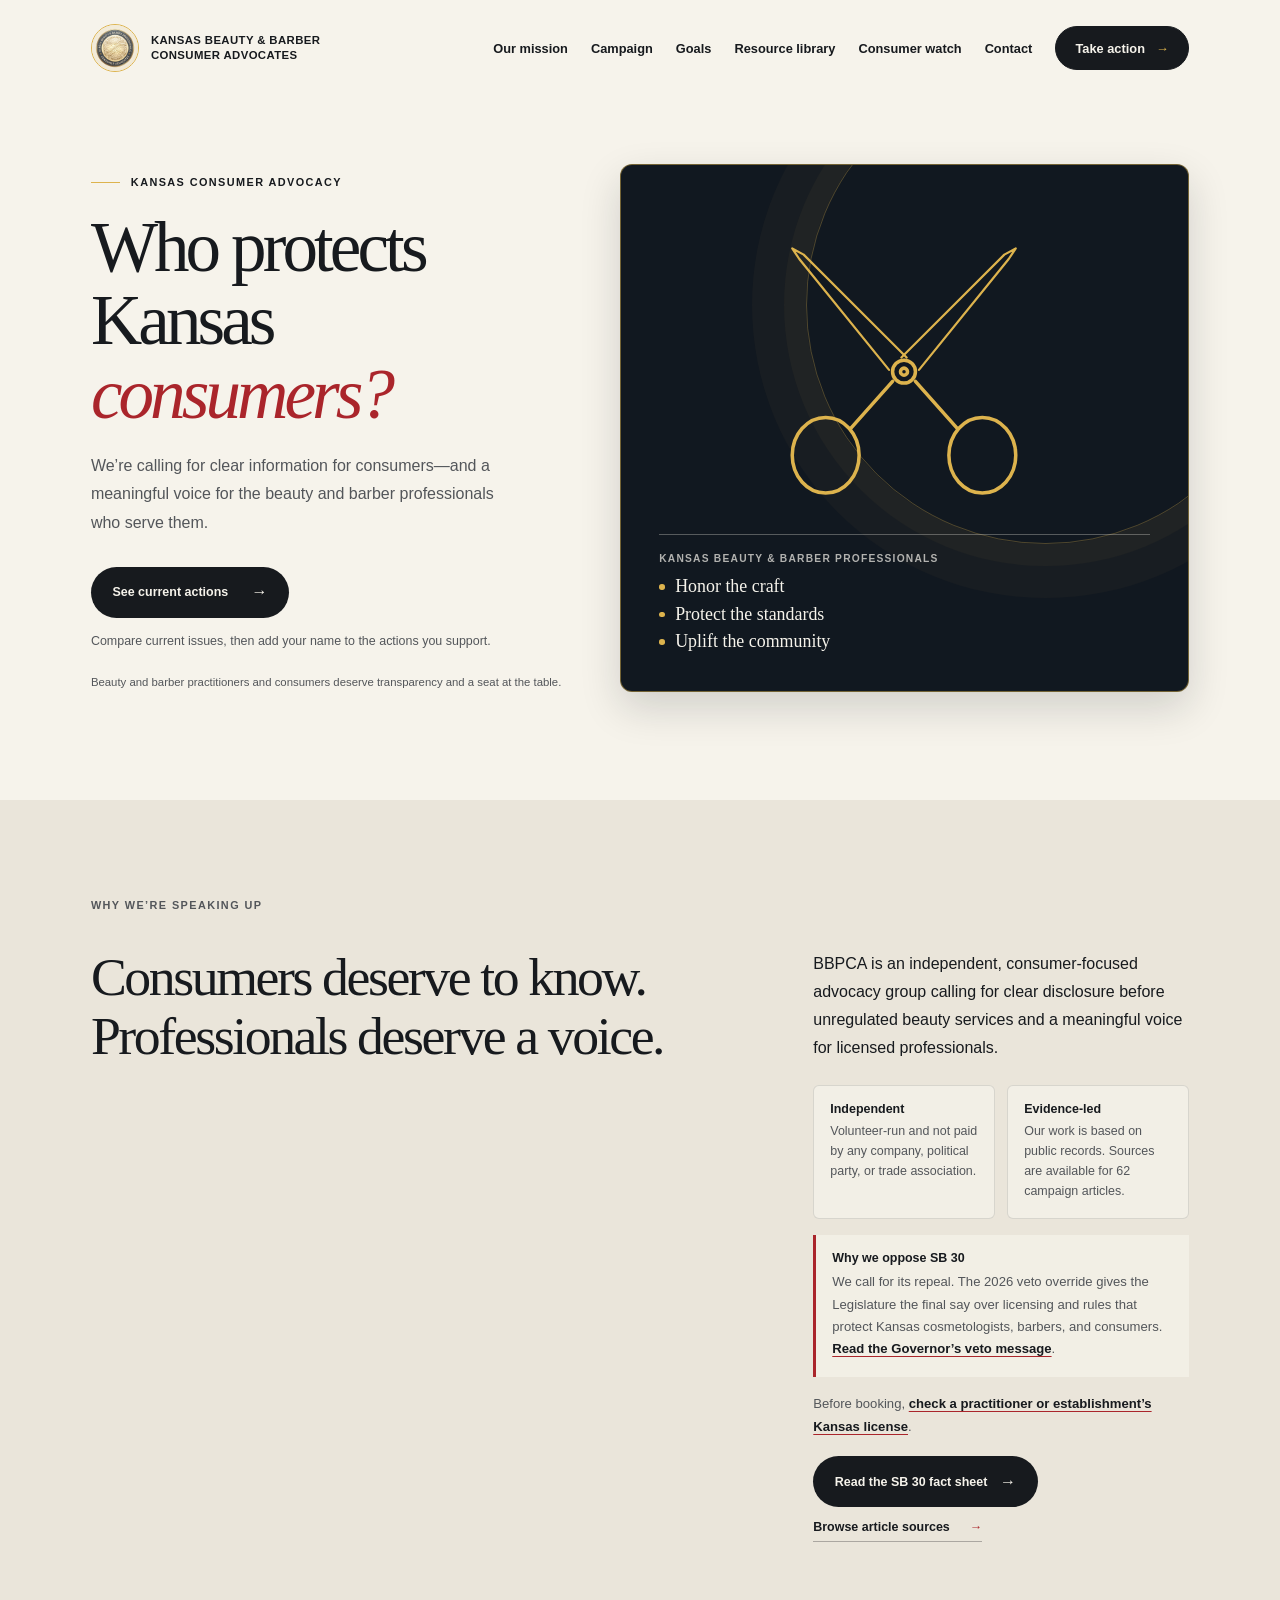
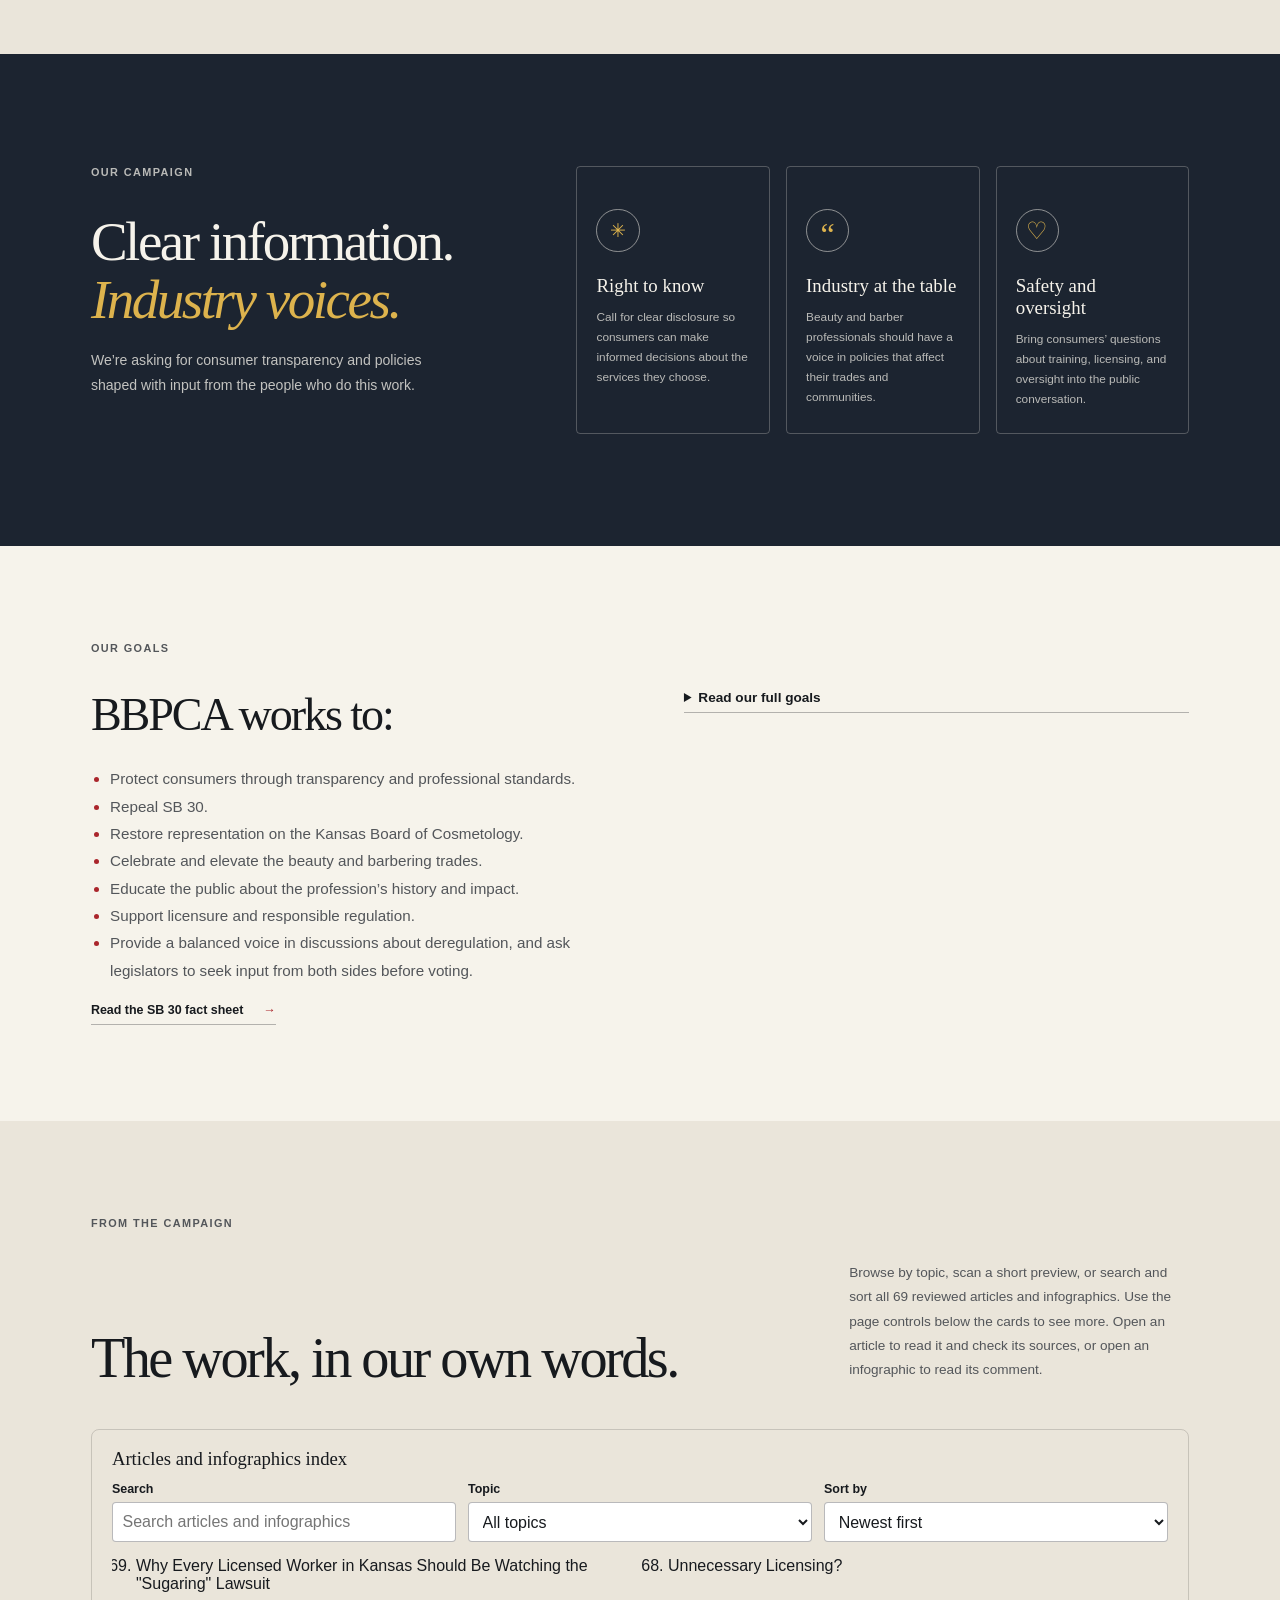
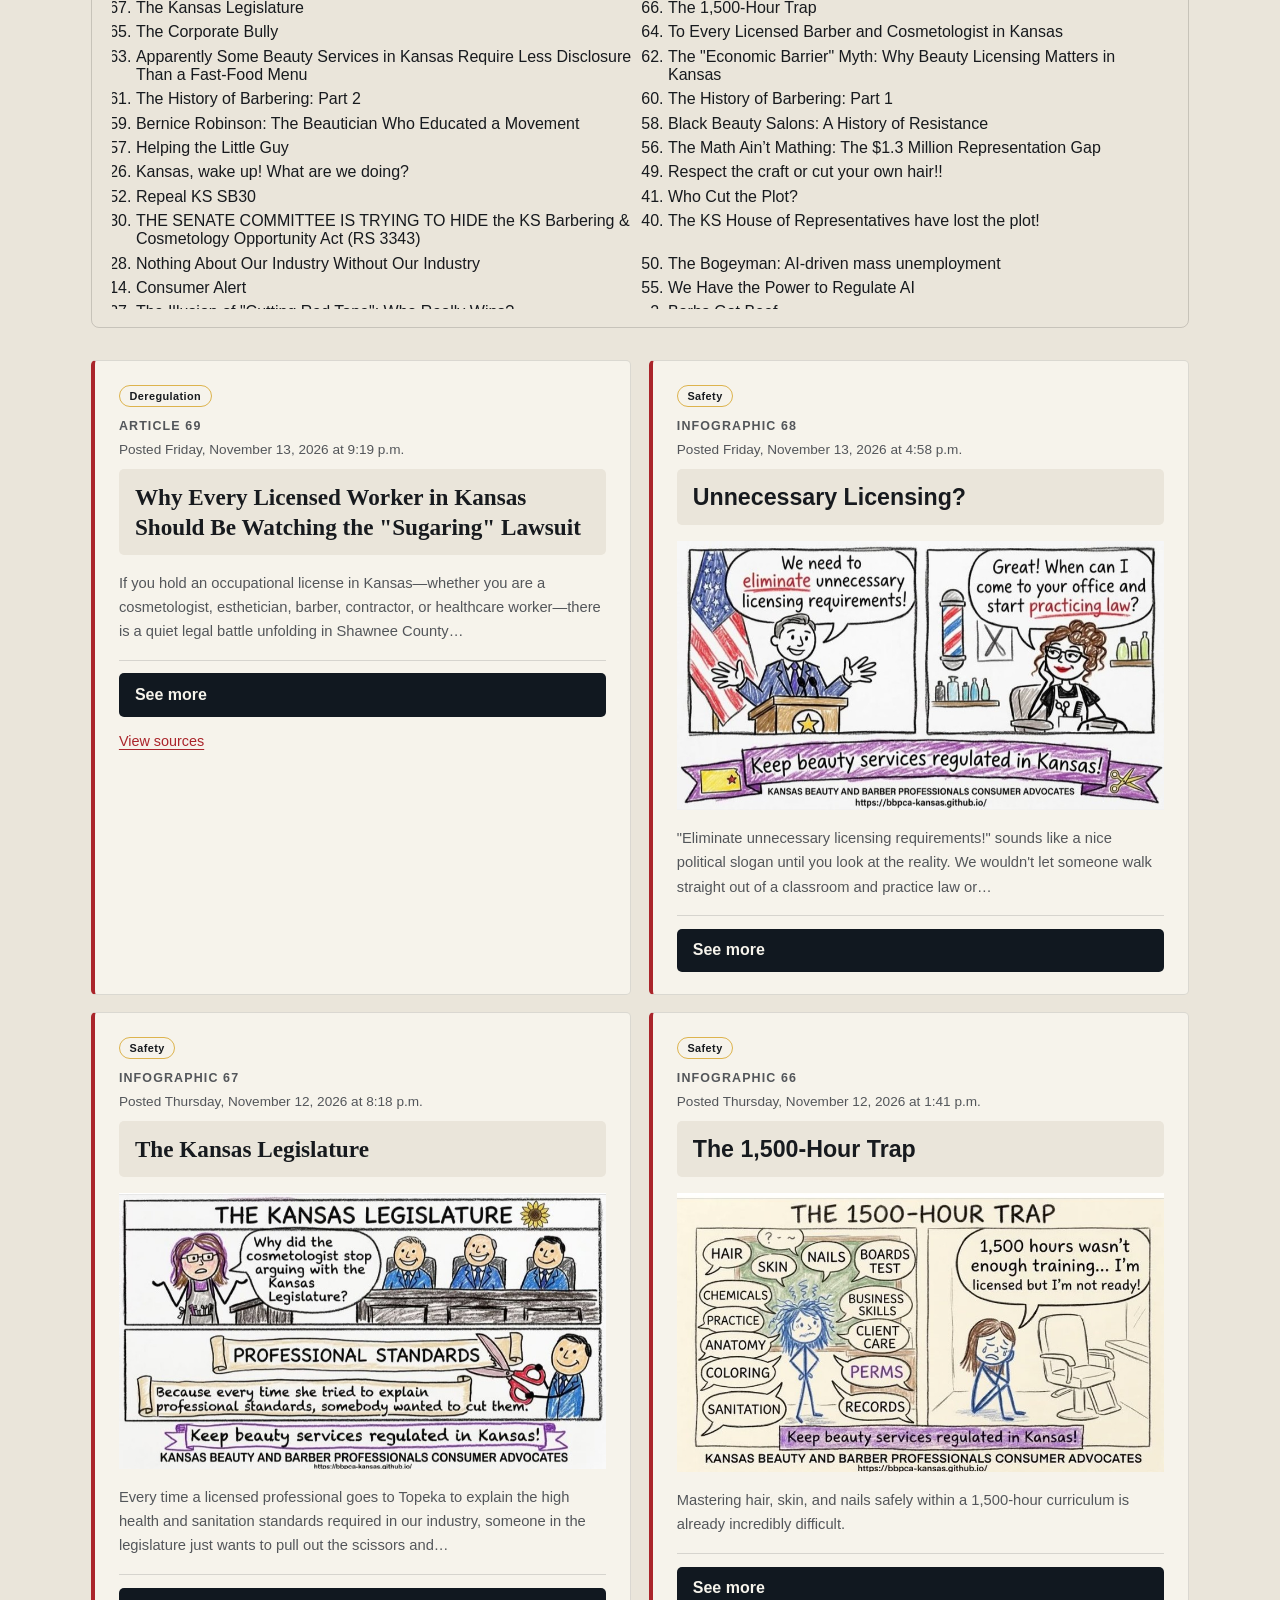
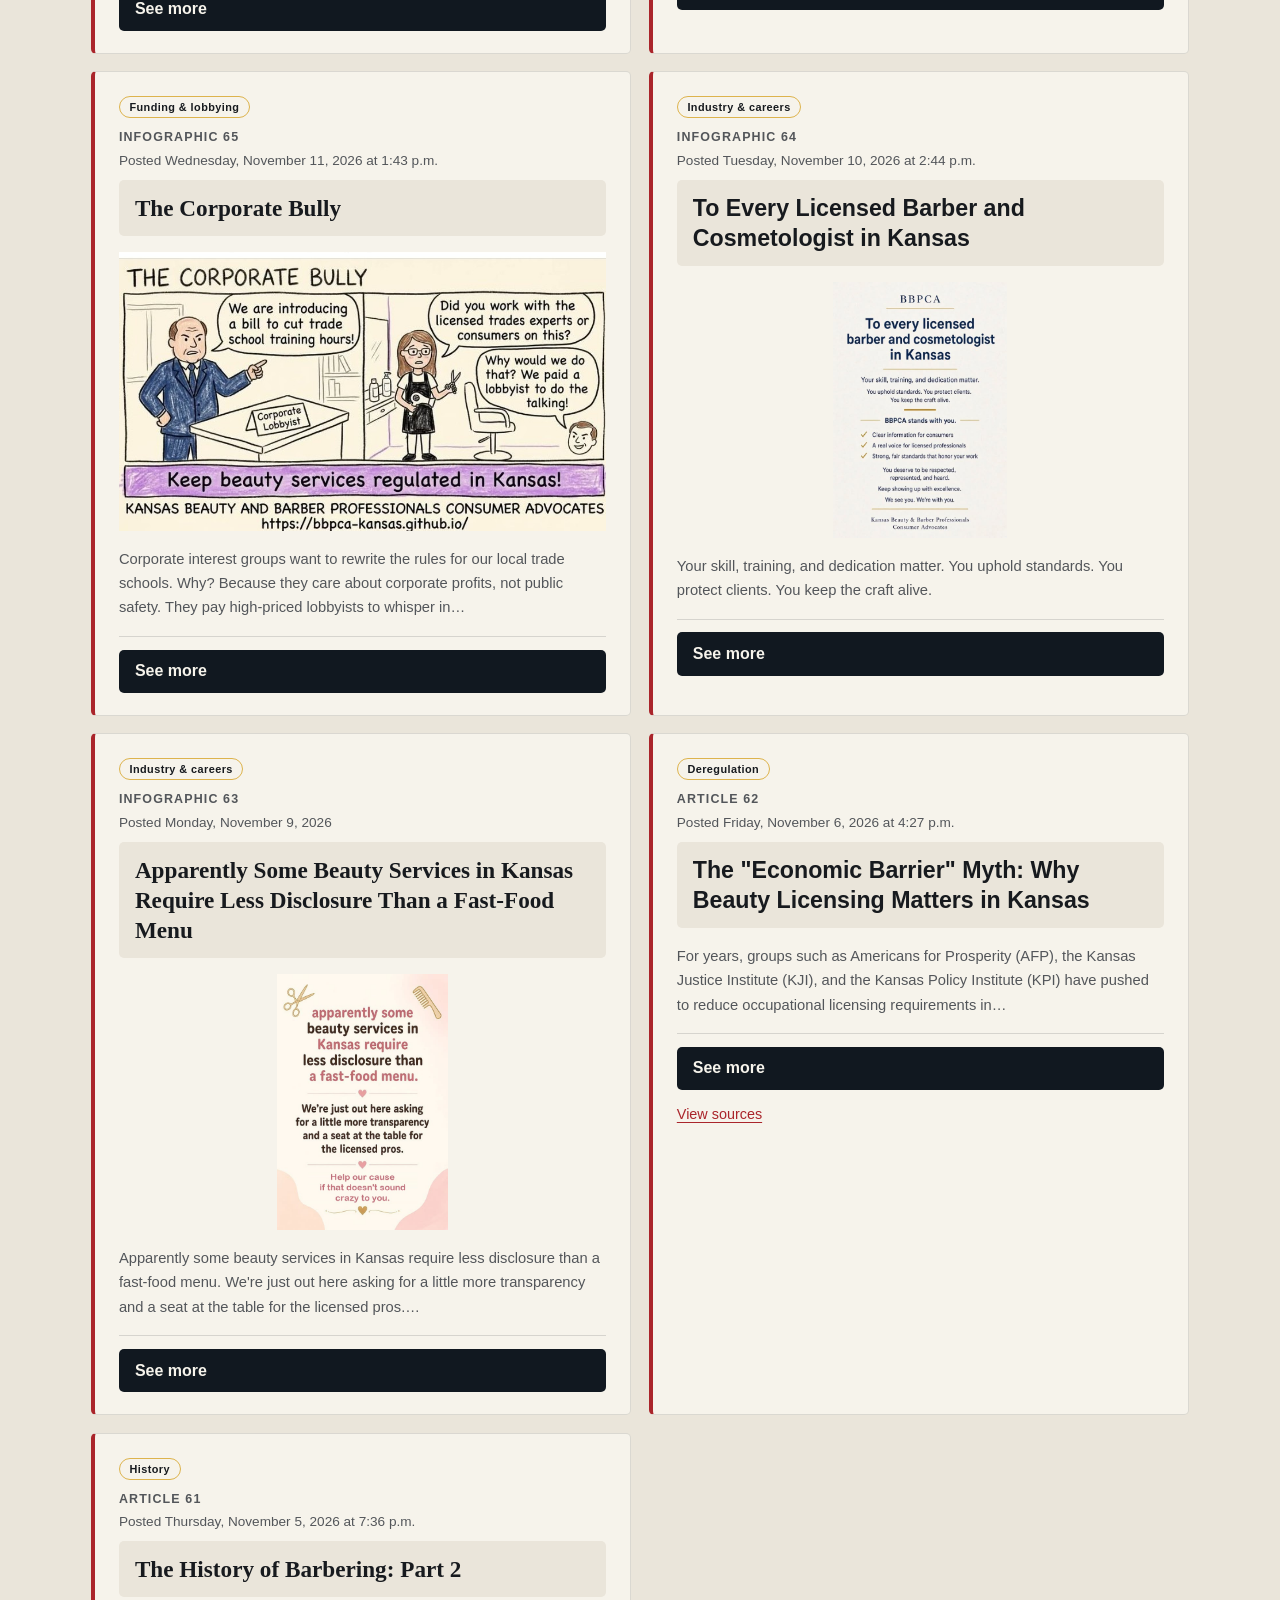
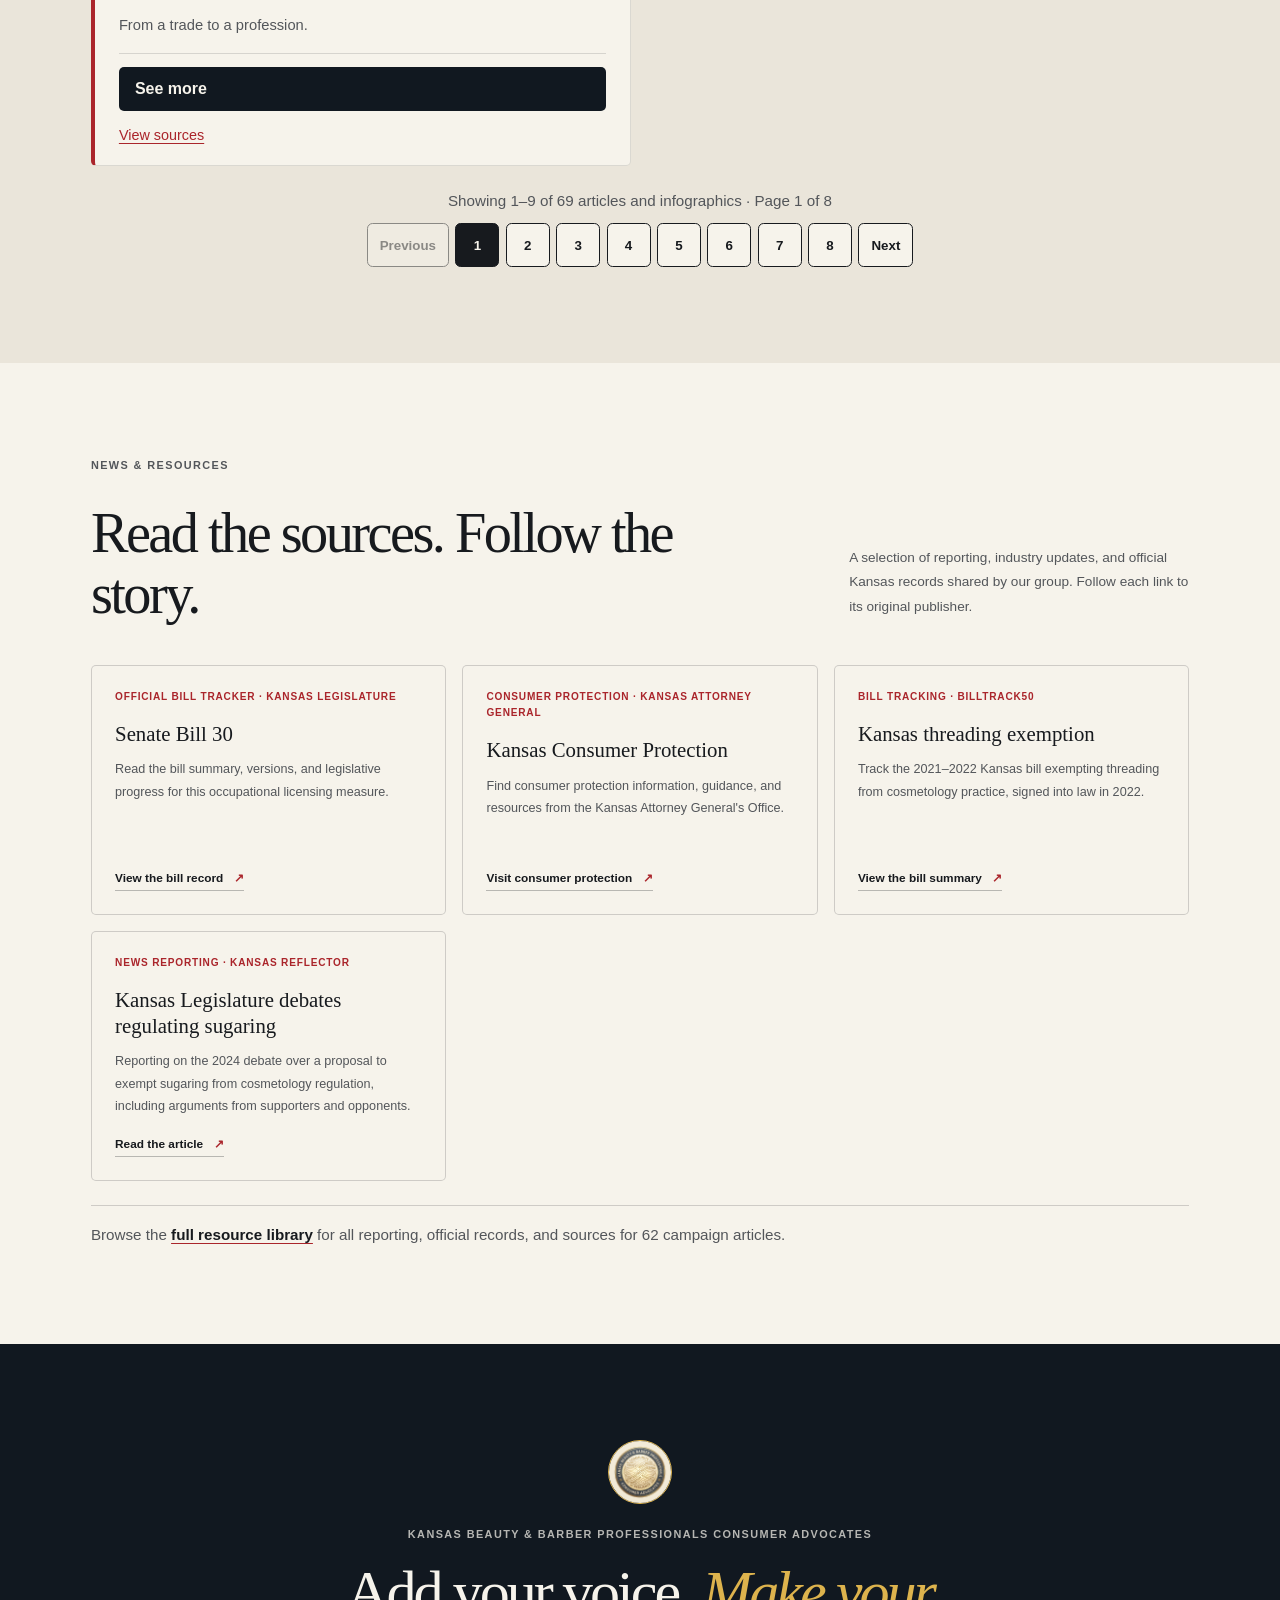
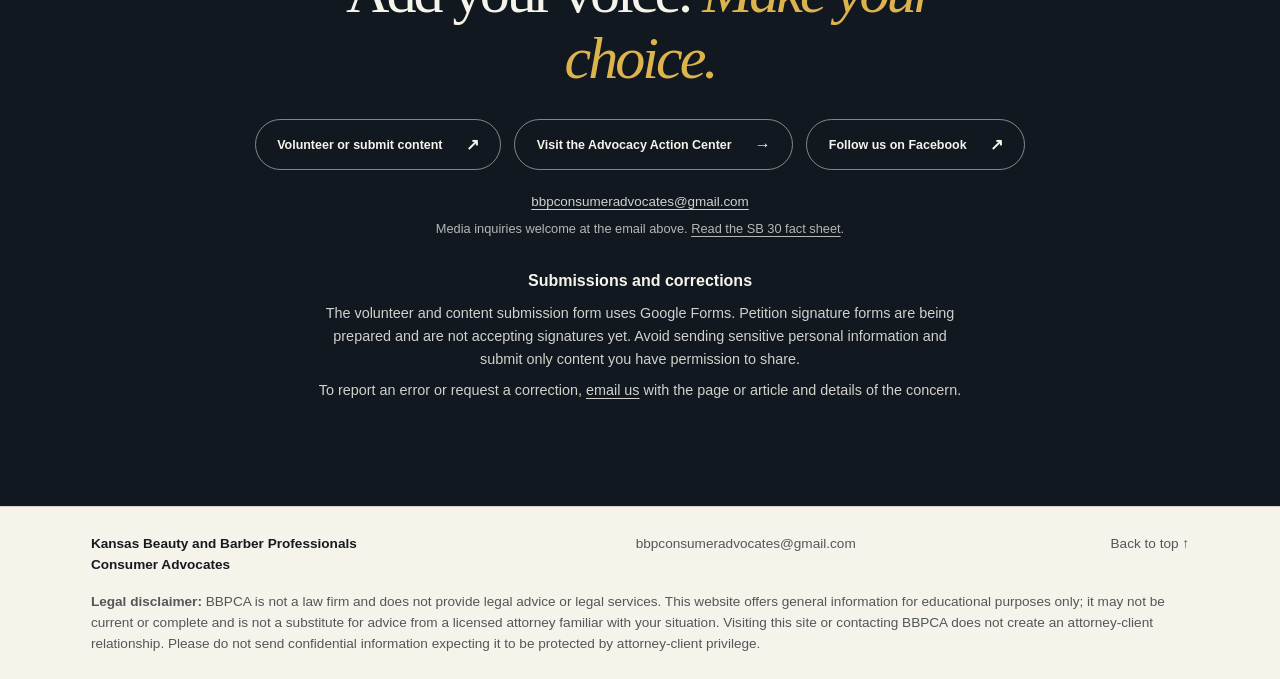
==== commit 885fc71d: "Add sugaring lawsuit article Co-authored-by: Copilot <223556219+Copilot@users.noreply.github.com>" ====
--- a/index.html
+++ b/index.html
@@ -140,7 +140,7 @@
               </article>
               <article class="intro-proof-point">
                 <h3>Evidence-led</h3>
-                <p>Our work is based on public records. Sources are available for 61 campaign articles.</p>
+                <p>Our work is based on public records. Sources are available for 62 campaign articles.</p>
               </article>
             </div>
             <div class="intro-policy-note">
@@ -223,7 +223,7 @@
         <div class="section-label">From the campaign</div>
         <div class="gallery-heading">
           <h2 id="gallery-title">The work, in our own words.</h2>
-          <p>Browse by topic, scan a short preview, or search and sort all 68 reviewed articles and infographics. Use the page controls below the cards to see more. Open an article to read it and check its sources, or open an infographic to read its comment.</p>
+          <p>Browse by topic, scan a short preview, or search and sort all 69 reviewed articles and infographics. Use the page controls below the cards to see more. Open an article to read it and check its sources, or open an infographic to read its comment.</p>
         </div>
         <div class="article-index" id="article-index">
           <div class="article-index-controls">
@@ -316,7 +316,7 @@
           </article>
         </div>
 
-        <p class="resource-library-link">Browse the <a href="resources.html">full resource library</a> for all reporting, official records, and sources for 61 campaign articles.</p>
+        <p class="resource-library-link">Browse the <a href="resources.html">full resource library</a> for all reporting, official records, and sources for 62 campaign articles.</p>
       </section>
 
       <section class="closing-section" id="contact" aria-labelledby="closing-title">
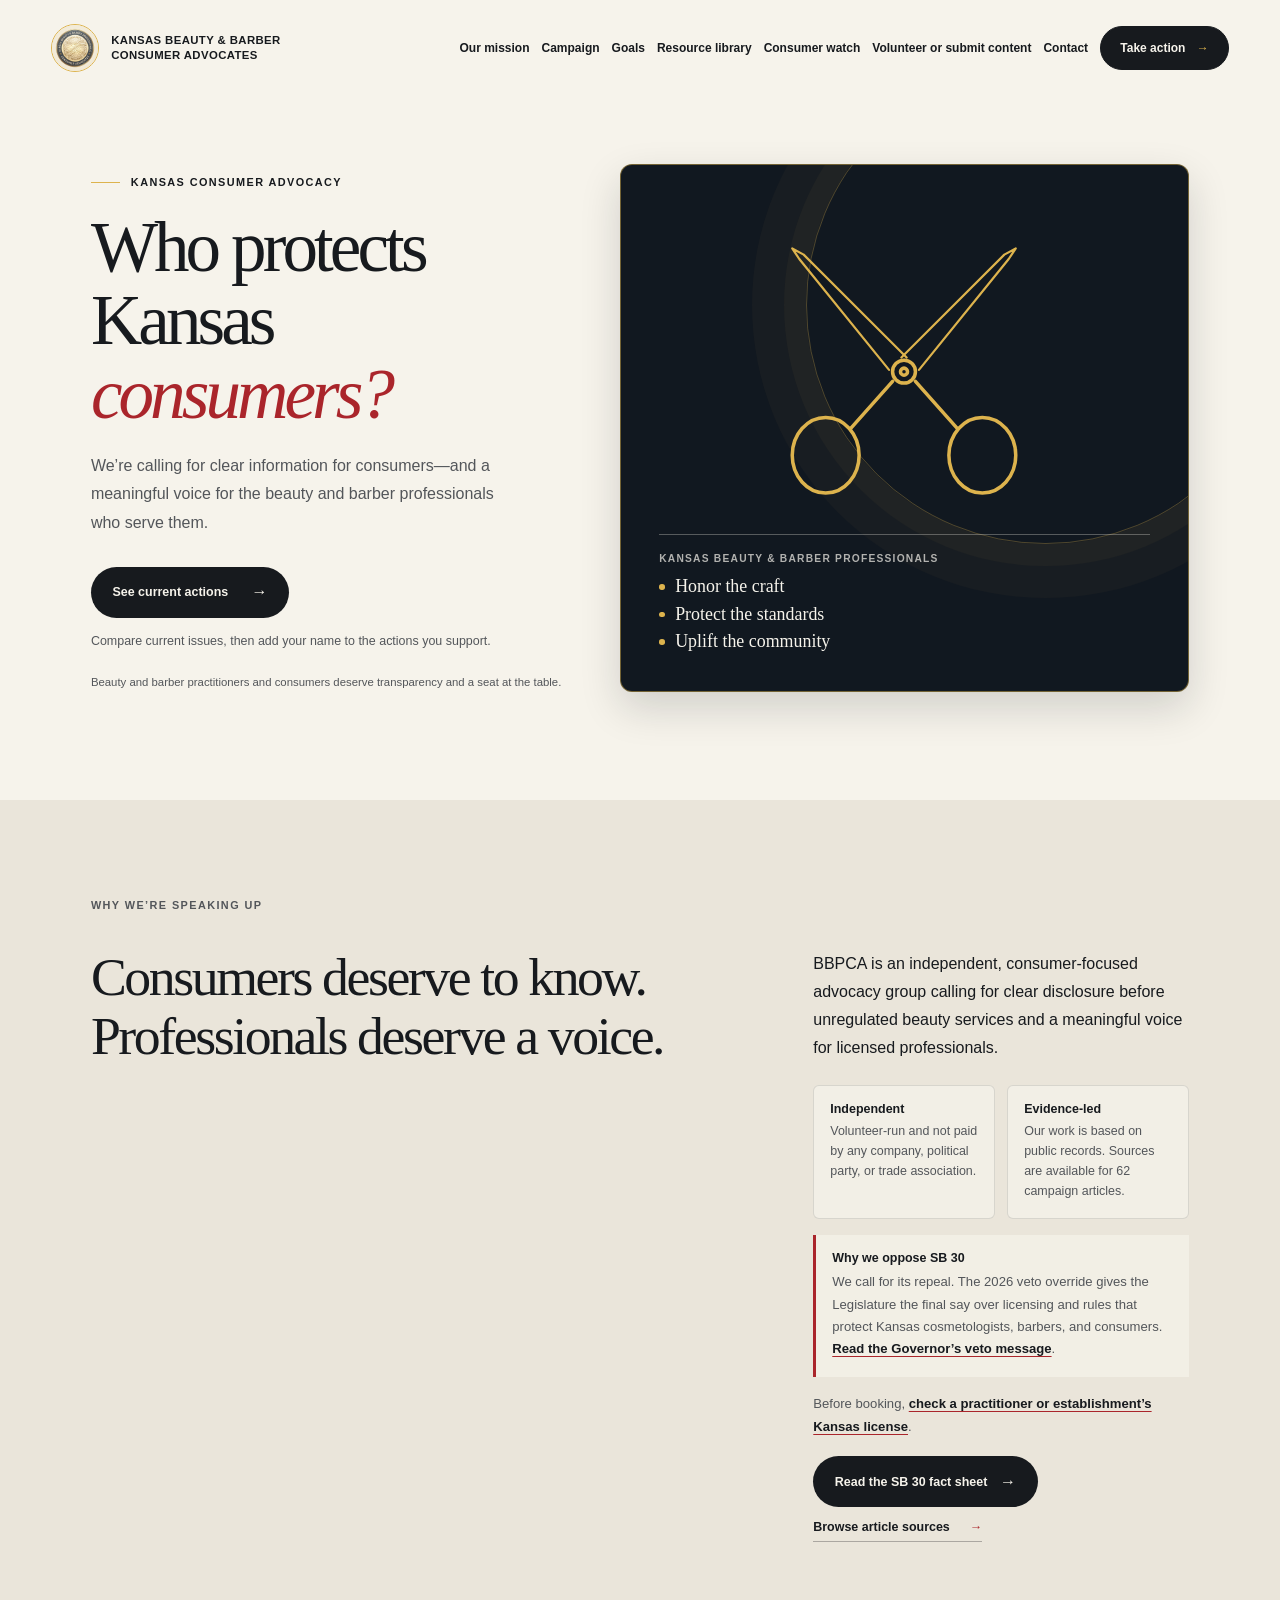
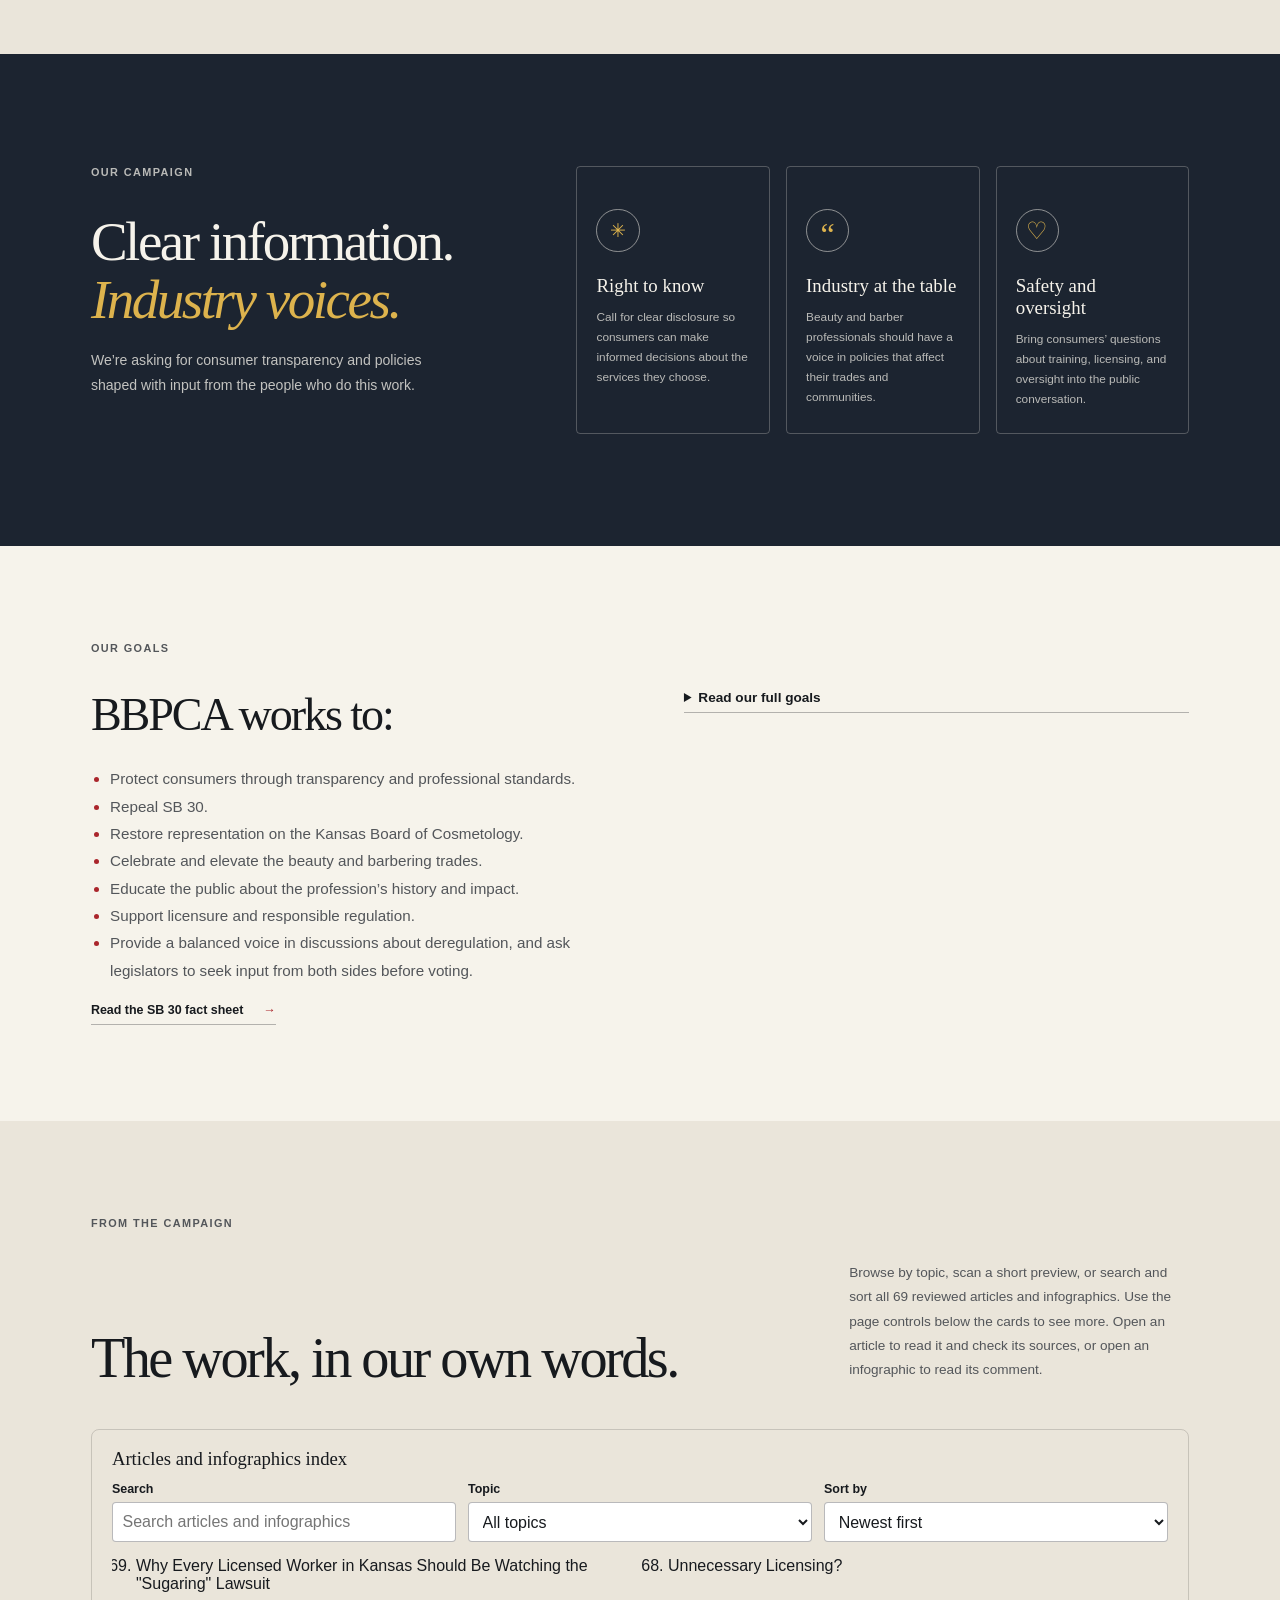
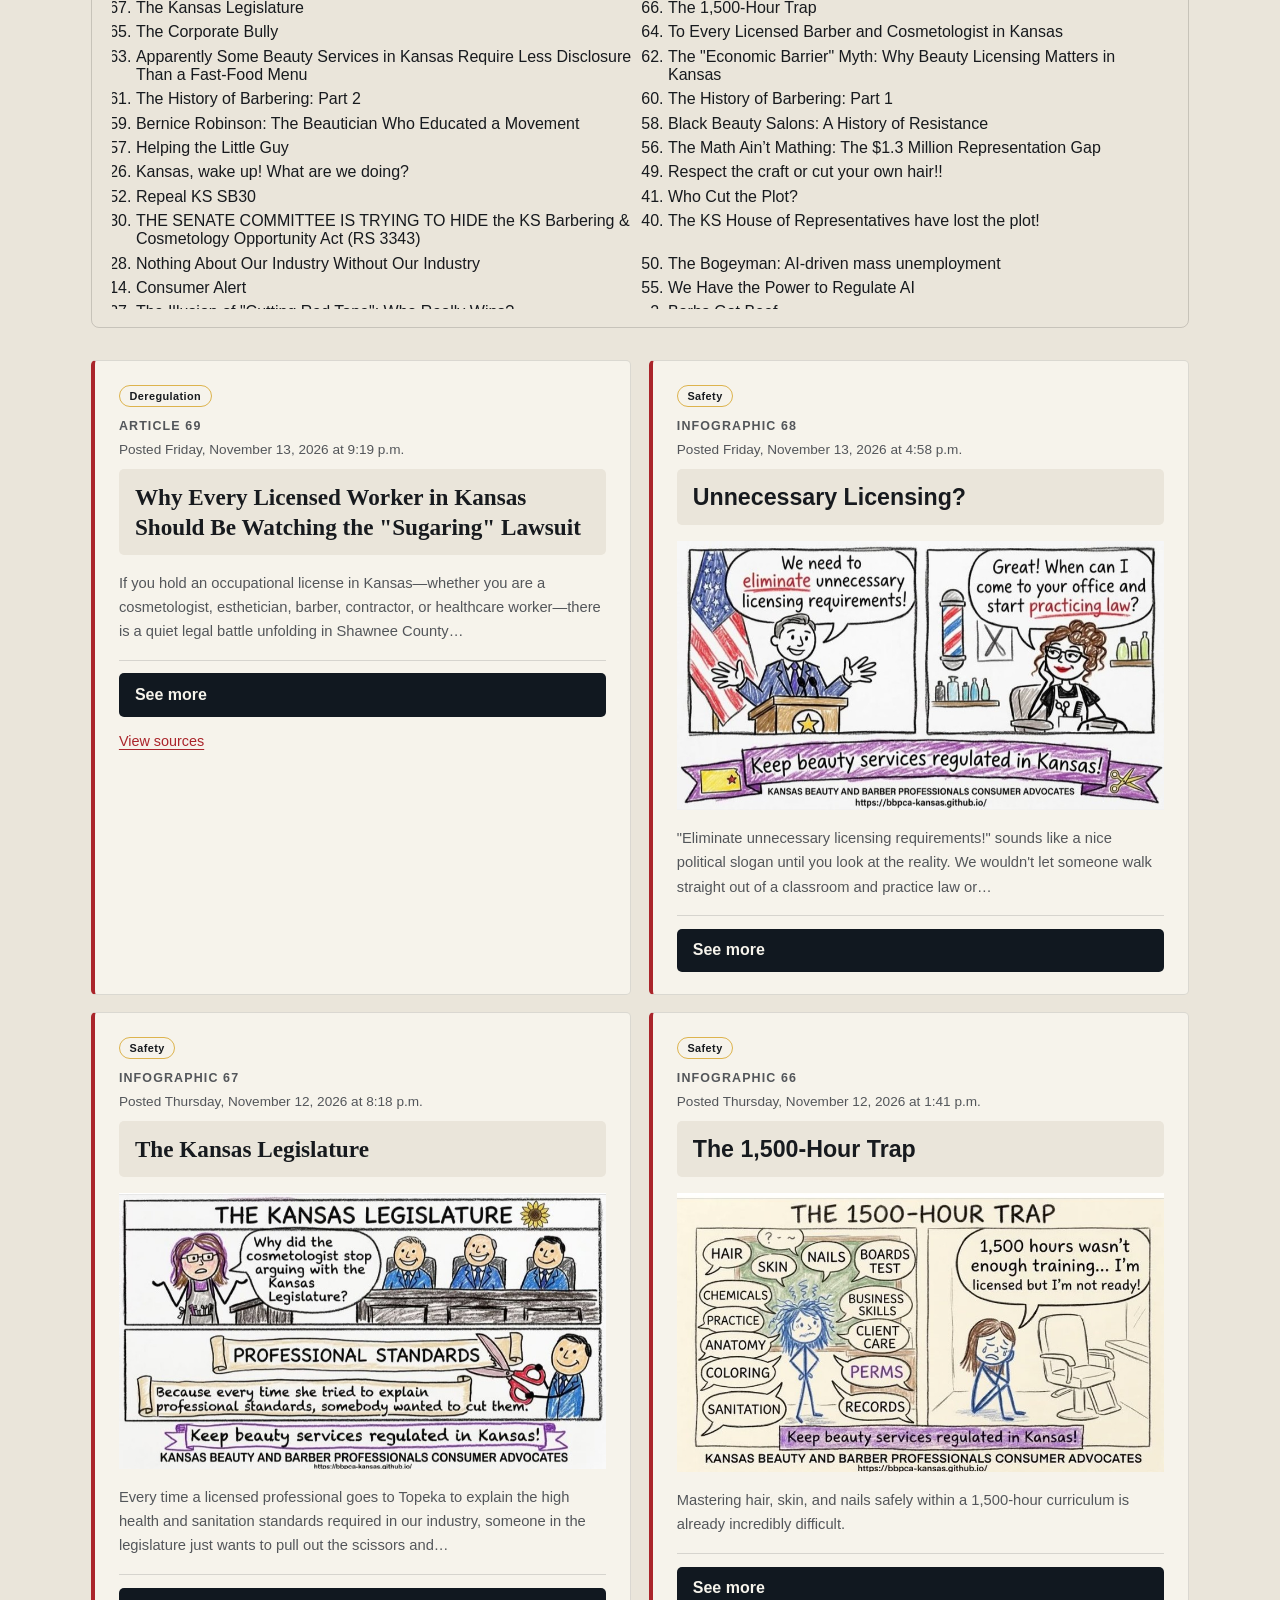
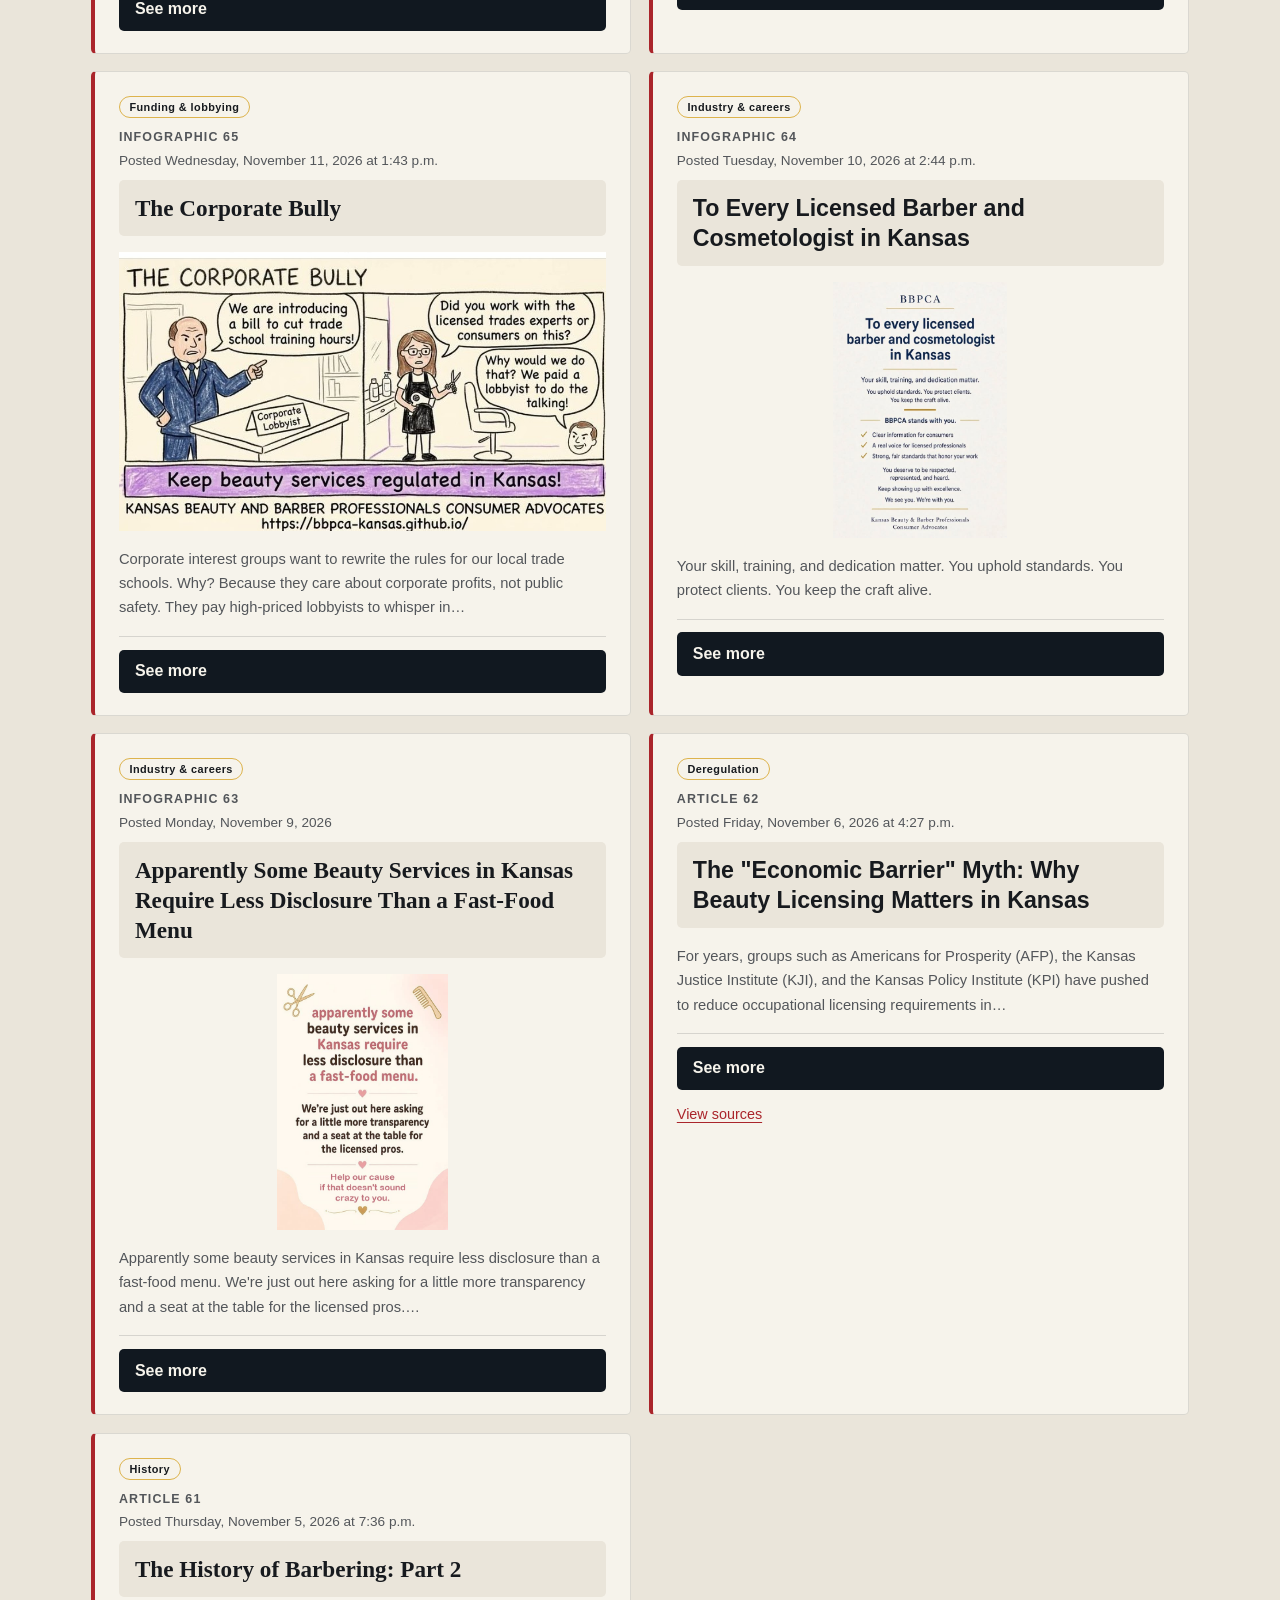
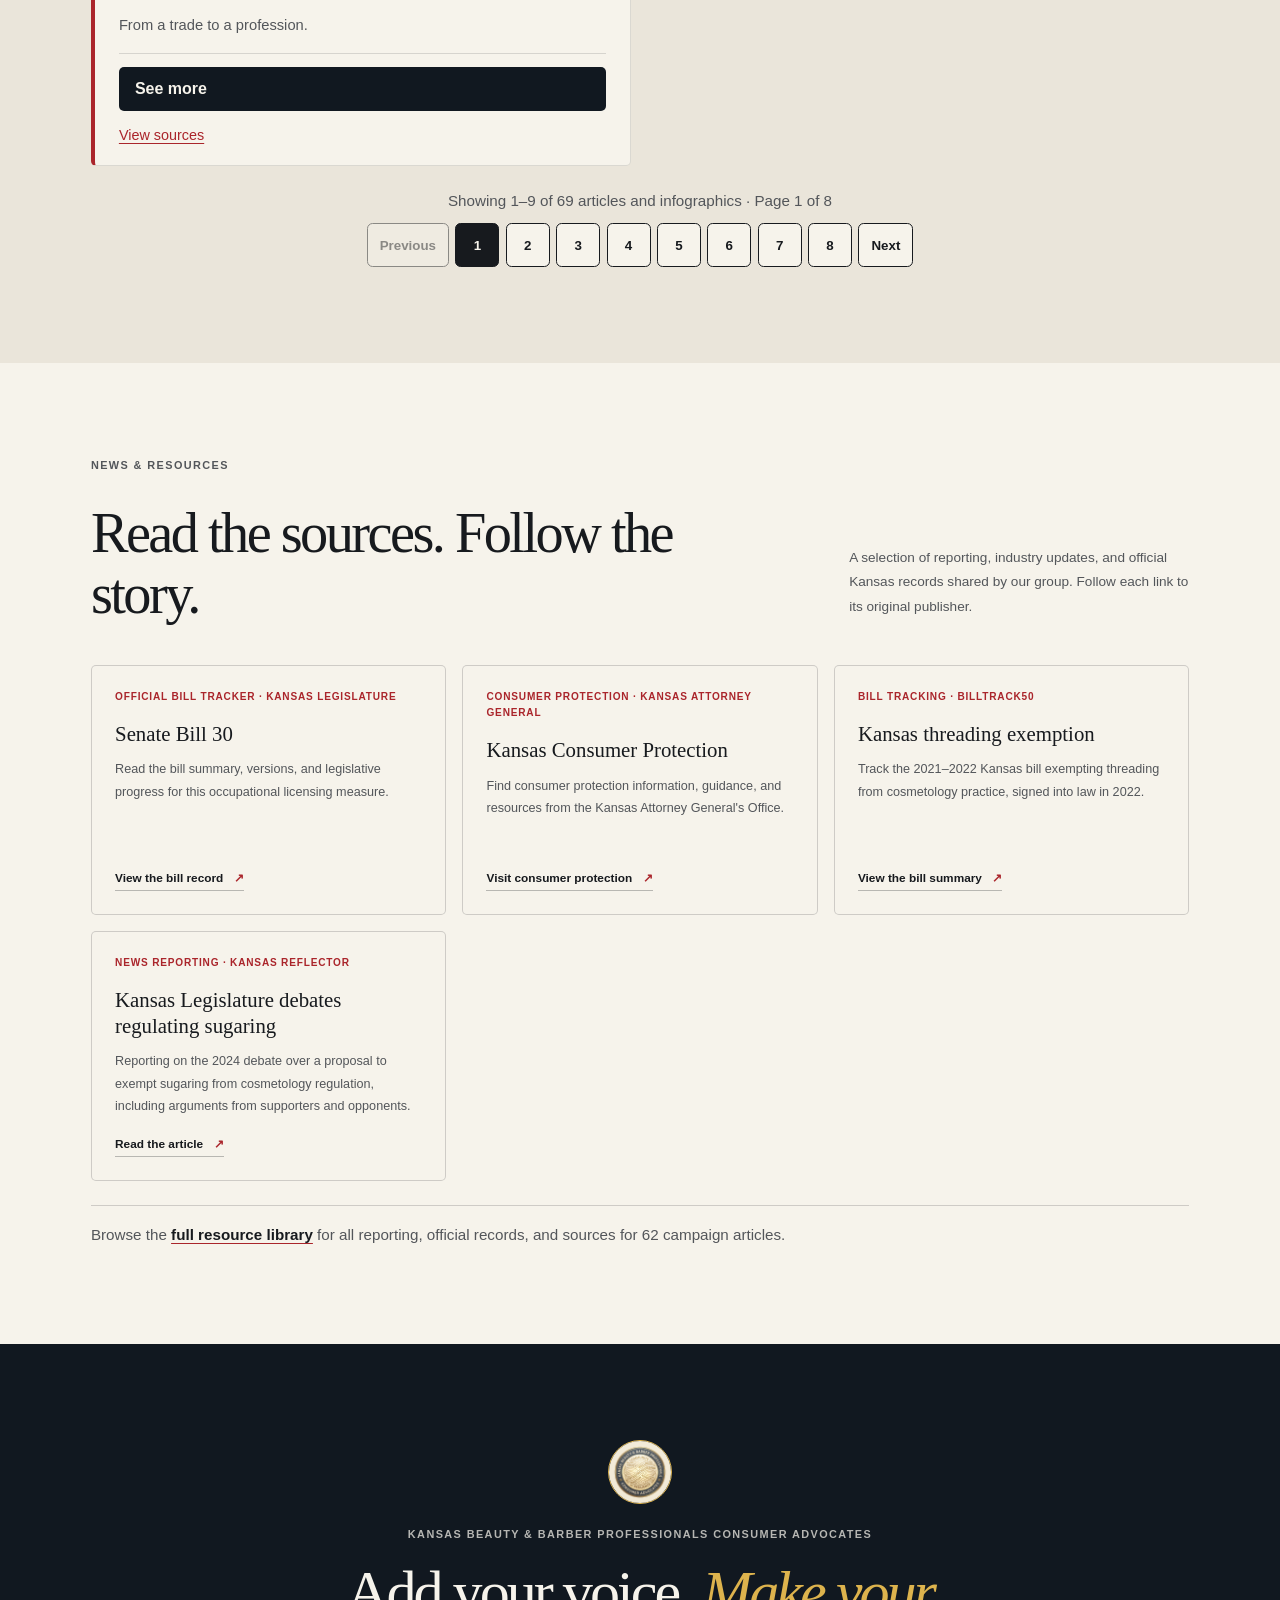
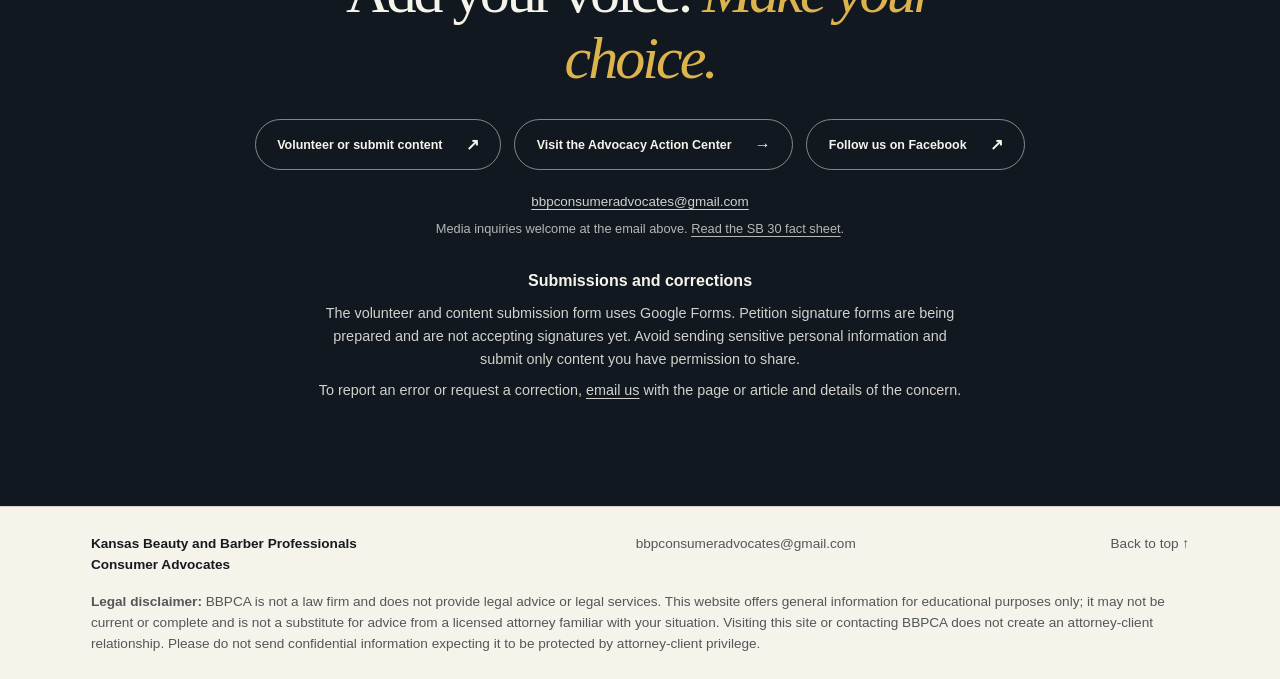
==== commit 6dc4b9a9: "Add volunteer link to site navigation Co-authored-by: Copilot <223556219+Copilot@users.noreply.githu" ====
--- a/index.html
+++ b/index.html
@@ -66,6 +66,7 @@
         <a href="#goals">Goals</a>
         <a href="resources.html">Resource library</a>
         <a href="consumer-watch.html">Consumer watch</a>
+        <a href="https://forms.gle/TMVUTo8ksJBRV3kx7" target="_blank" rel="noopener noreferrer">Volunteer or submit content</a>
         <a href="#contact">Contact</a>
         <a class="nav-cta" href="advocacy-action-center.html">Take action <span aria-hidden="true">→</span></a>
       </nav>
@@ -81,6 +82,7 @@
           <a href="#goals">Goals</a>
           <a href="resources.html">Resource library</a>
           <a href="consumer-watch.html">Consumer watch</a>
+          <a href="https://forms.gle/TMVUTo8ksJBRV3kx7" target="_blank" rel="noopener noreferrer">Volunteer or submit content</a>
           <a href="#contact">Contact</a>
           <a class="nav-cta" href="advocacy-action-center.html">Take action <span aria-hidden="true">→</span></a>
         </nav>
--- a/styles.css
+++ b/styles.css
@@ -1422,7 +1422,27 @@
   }
 }
 
-@media (max-width: 1000px) {
+@media (min-width: 1101px) and (max-width: 1350px) {
+  .site-header {
+    padding-right: 4%;
+    padding-left: 4%;
+  }
+
+  .brand {
+    flex-shrink: 0;
+  }
+
+  .desktop-nav {
+    gap: 0.75rem;
+    font-size: 0.75rem;
+  }
+
+  .desktop-nav a {
+    white-space: nowrap;
+  }
+}
+
+@media (max-width: 1100px) {
   .desktop-nav {
     display: none;
   }
@@ -1485,7 +1505,9 @@
     justify-content: space-between;
     margin-top: 0.35rem;
   }
-
+}
+
+@media (max-width: 1000px) {
   .hero {
     min-height: 560px;
   }
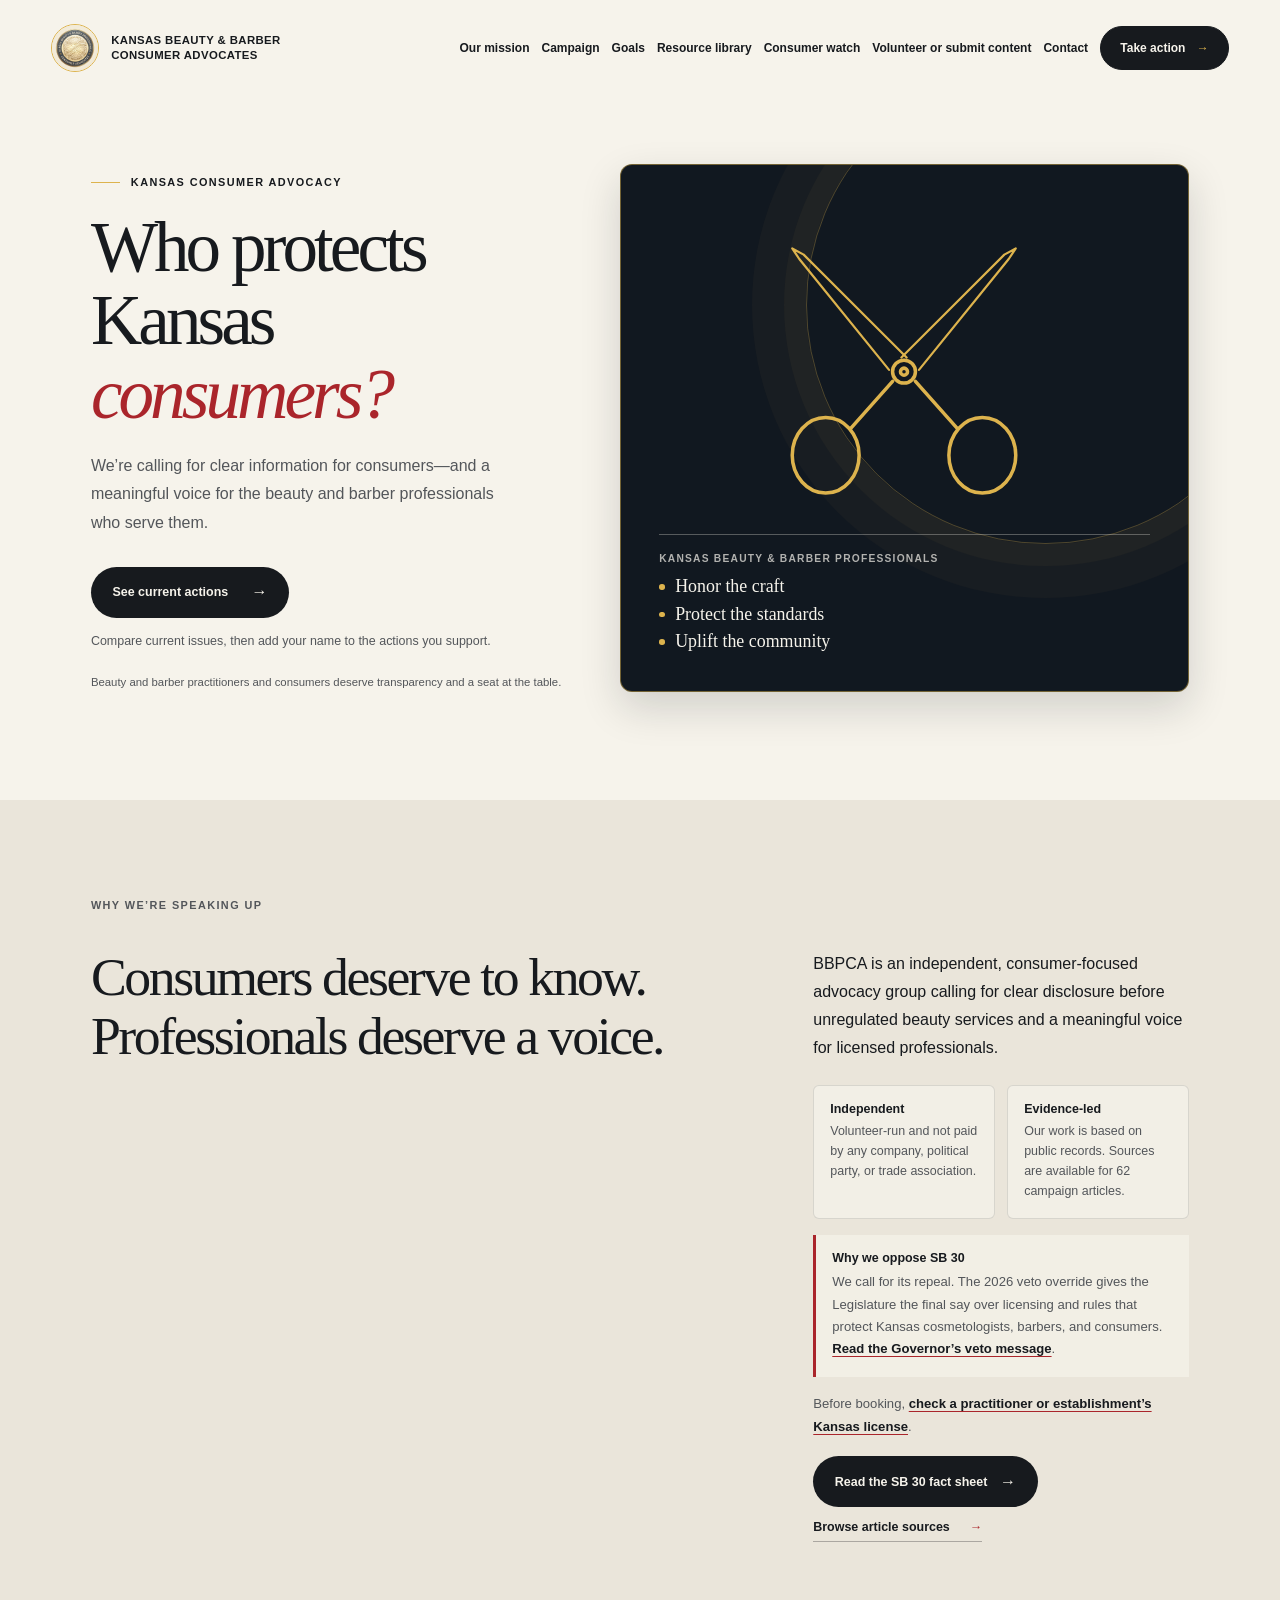
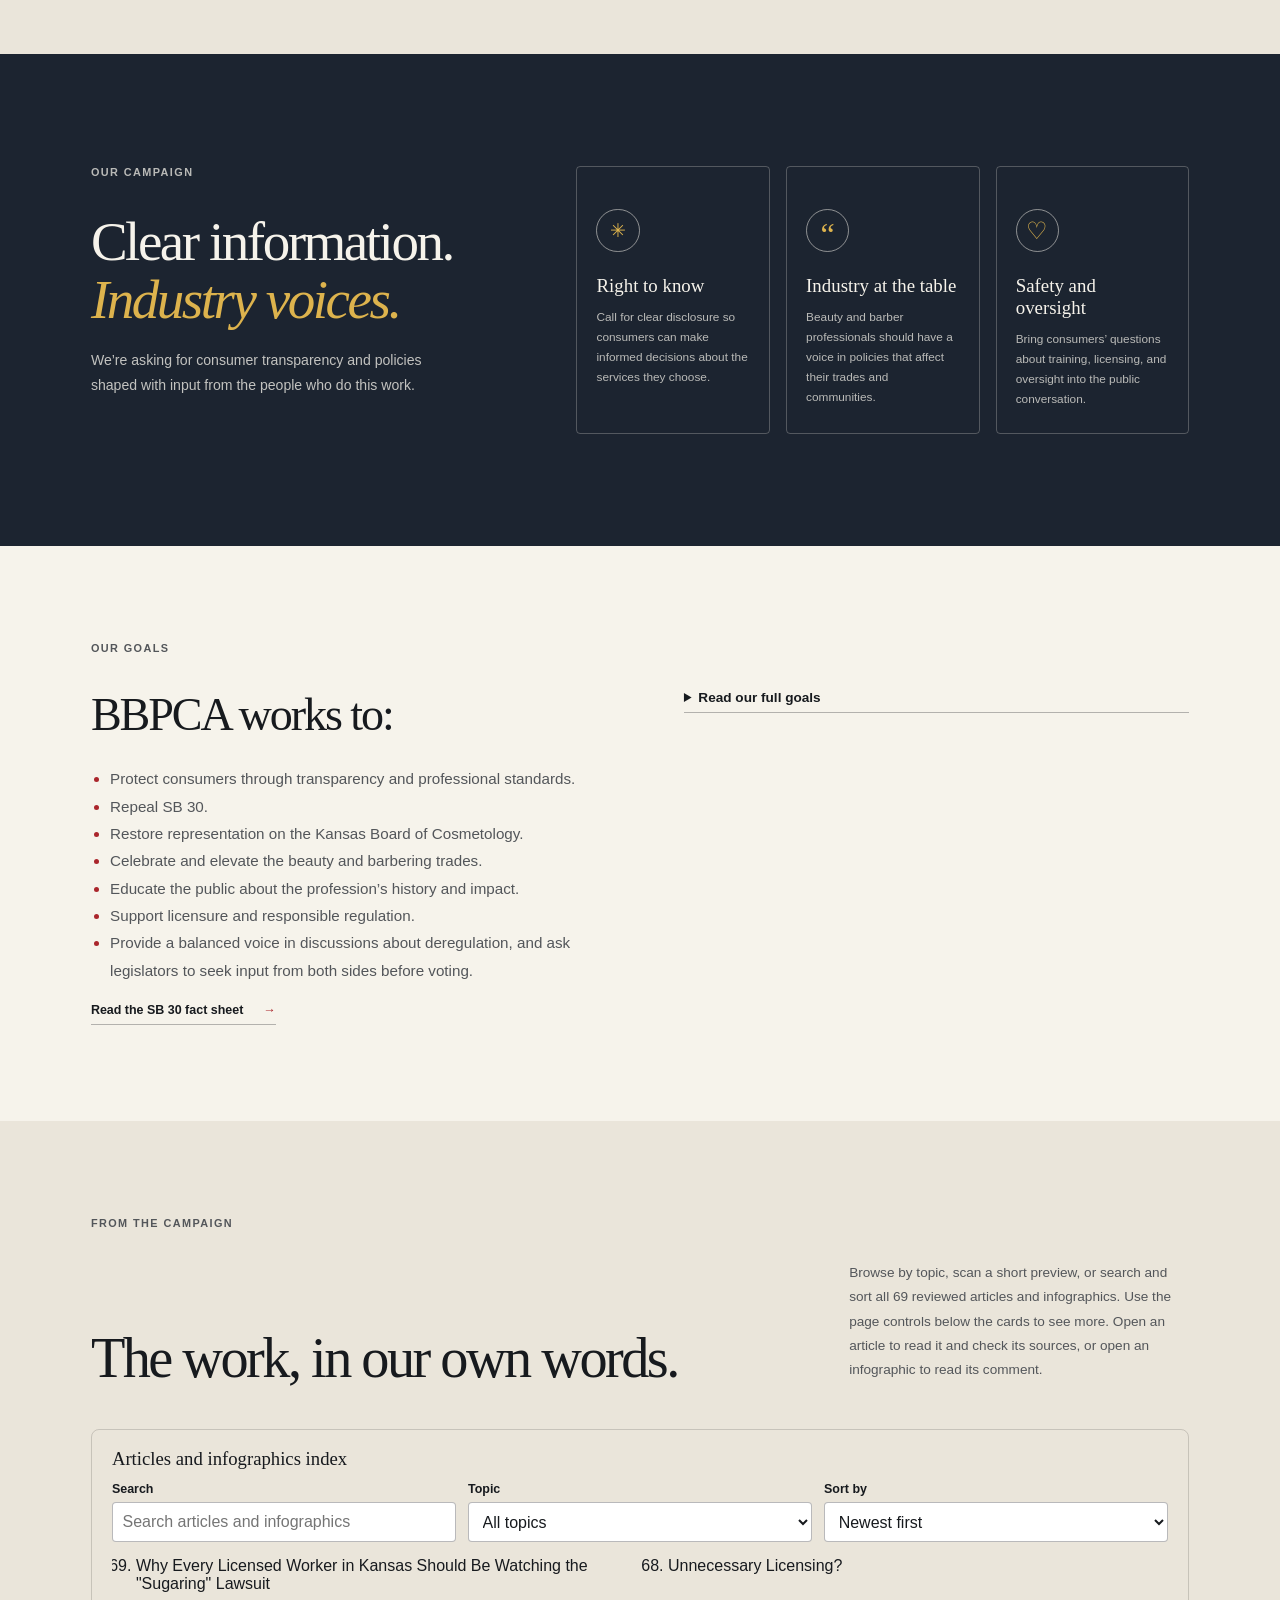
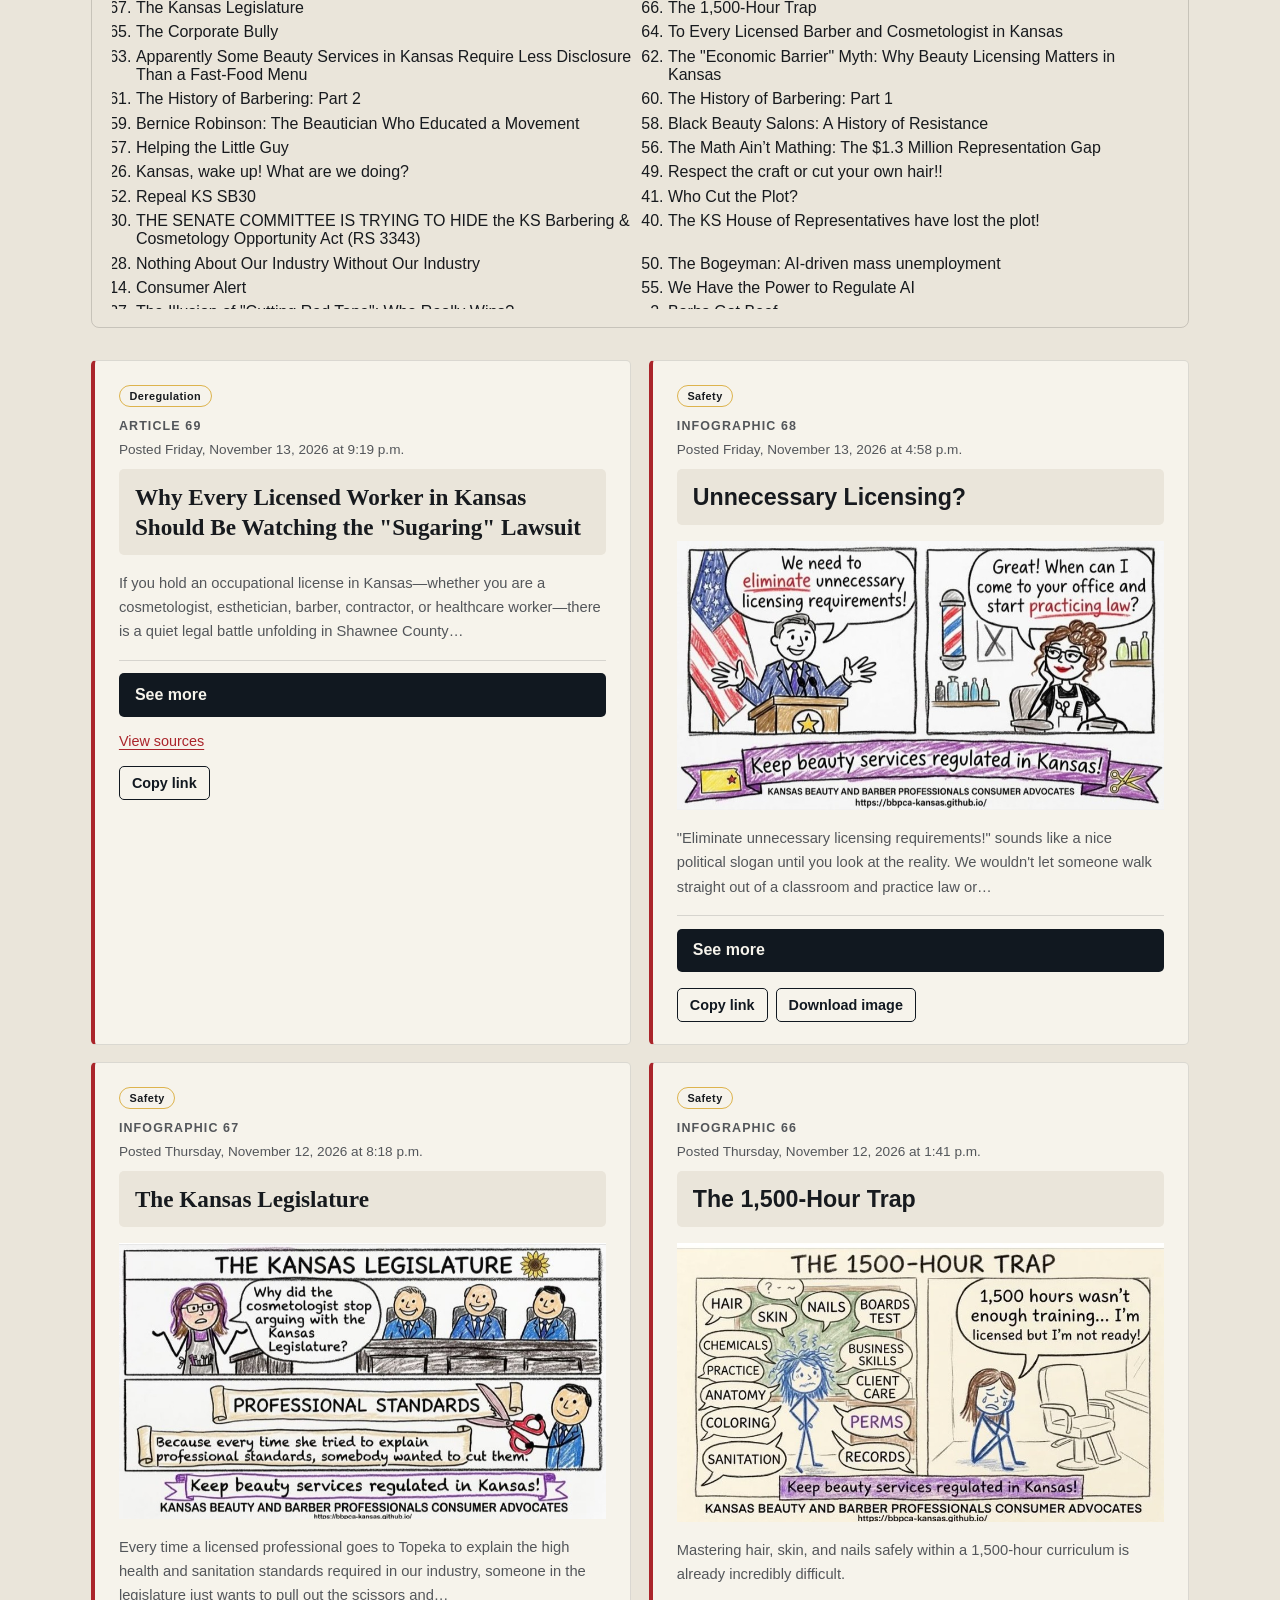
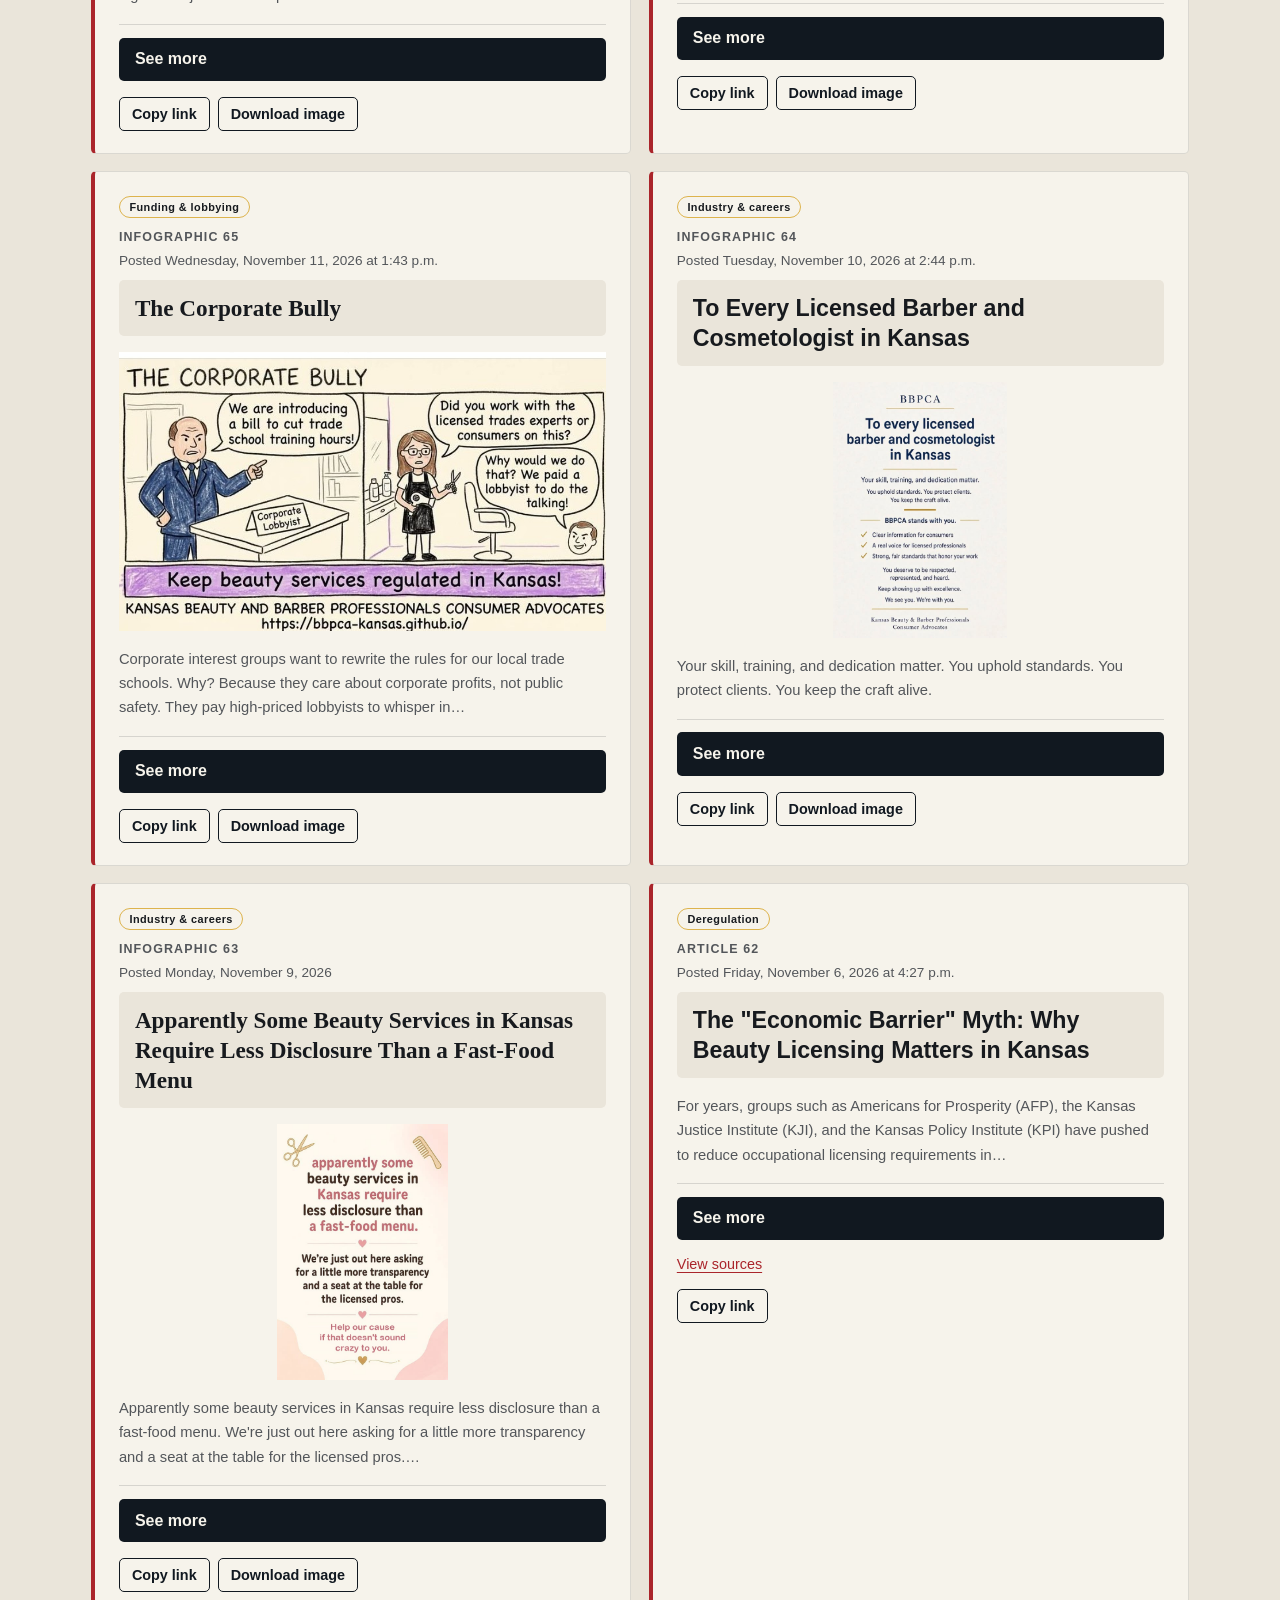
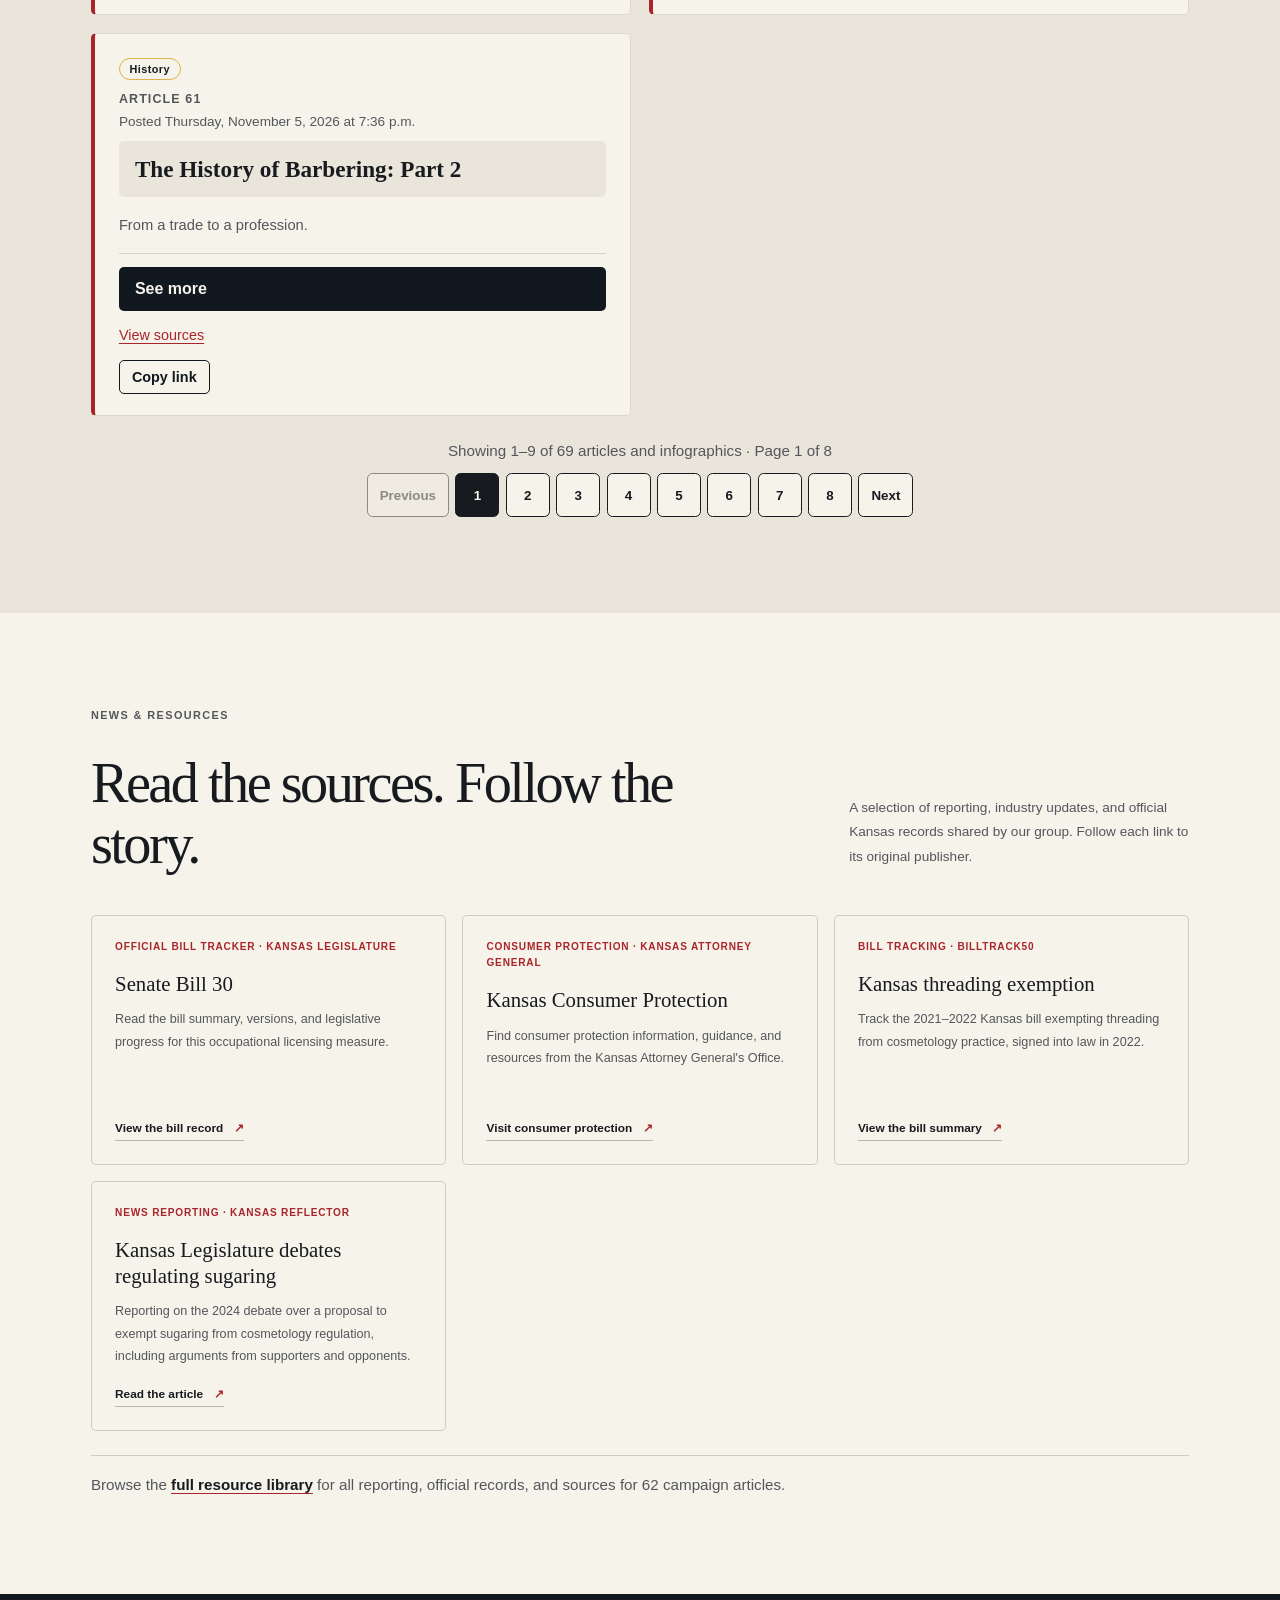
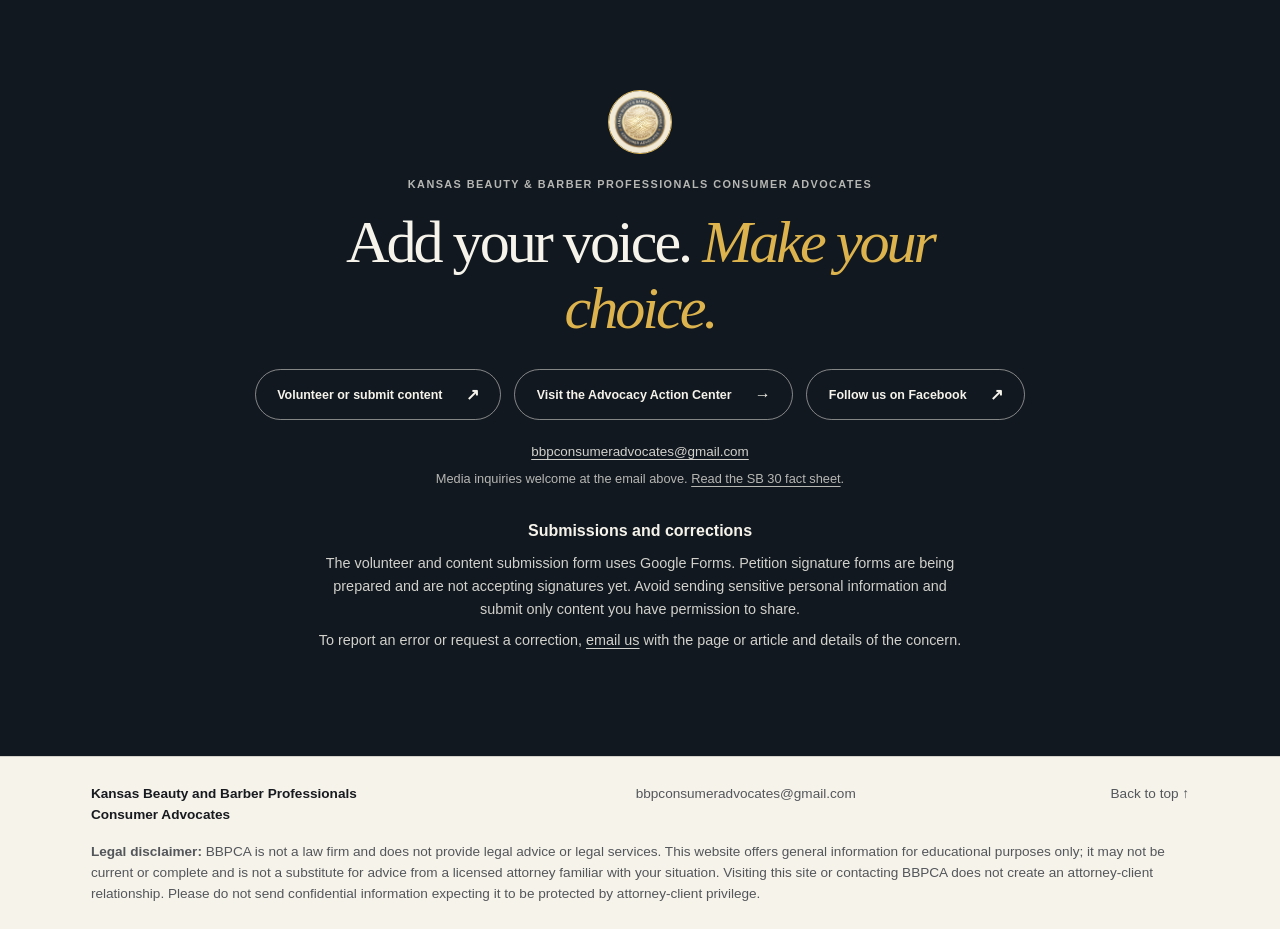
==== commit 3edca91a: "Track article and site engagement Co-authored-by: Copilot <223556219+Copilot@users.noreply.github.co" ====
--- a/index.html
+++ b/index.html
@@ -45,6 +45,7 @@
     <script src="campaign-articles-data.js" defer></script>
     <script src="article-sources-data.js" defer></script>
     <script src="campaign-articles.js" defer></script>
+    <script src="analytics.js"></script>
     <script
       data-goatcounter="https://bbpconsumeradvocates.goatcounter.com/count"
       async
--- a/styles.css
+++ b/styles.css
@@ -919,6 +919,62 @@
   white-space: nowrap;
 }
 
+.article-share {
+  margin-top: 1rem;
+  cursor: default;
+}
+
+.article-share-actions button,
+.article-share-actions a {
+  display: inline-block;
+  padding: 0.5rem 0.75rem;
+  border: 1px solid var(--green-deep);
+  border-radius: 5px;
+  background: var(--paper);
+  color: var(--green-deep);
+  cursor: pointer;
+  font: inherit;
+  font-size: 0.9rem;
+  font-weight: 700;
+  text-decoration: none;
+}
+
+.article-share-actions button:hover,
+.article-share-actions a:hover {
+  background: var(--paper-deep);
+}
+
+.article-share :is(button, a, input):focus-visible {
+  outline: 3px solid var(--coral);
+  outline-offset: 3px;
+}
+
+.article-share input[hidden] {
+  display: none;
+}
+
+.article-share-actions {
+  display: flex;
+  flex-wrap: wrap;
+  gap: 0.5rem;
+}
+
+.article-share-status {
+  margin: 0.6rem 0 0;
+  color: var(--muted-ink);
+  font-size: 0.85rem;
+}
+
+.article-share-status:empty {
+  display: none;
+}
+
+.article-share input {
+  width: 100%;
+  margin-top: 0.5rem;
+  padding: 0.5rem;
+}
+
 .article-excerpt {
   display: -webkit-box;
   margin: 0 0 1rem;
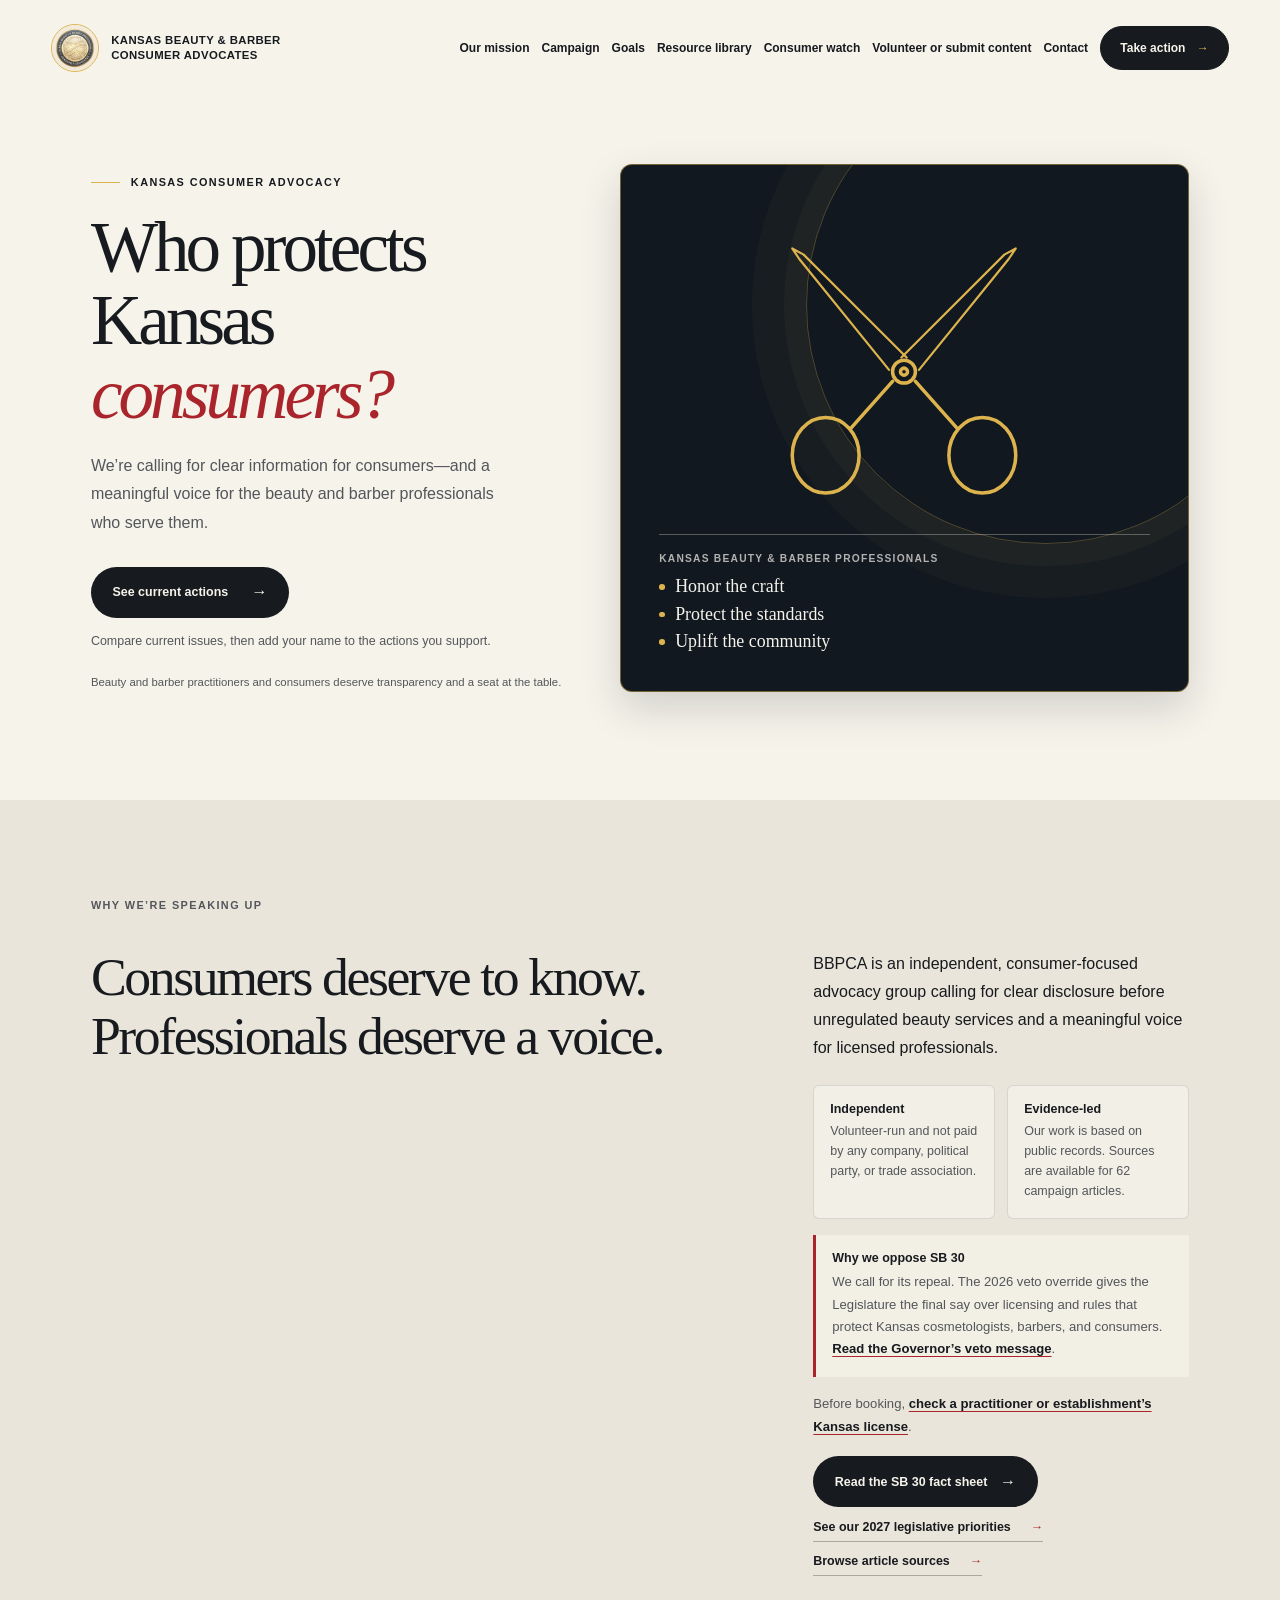
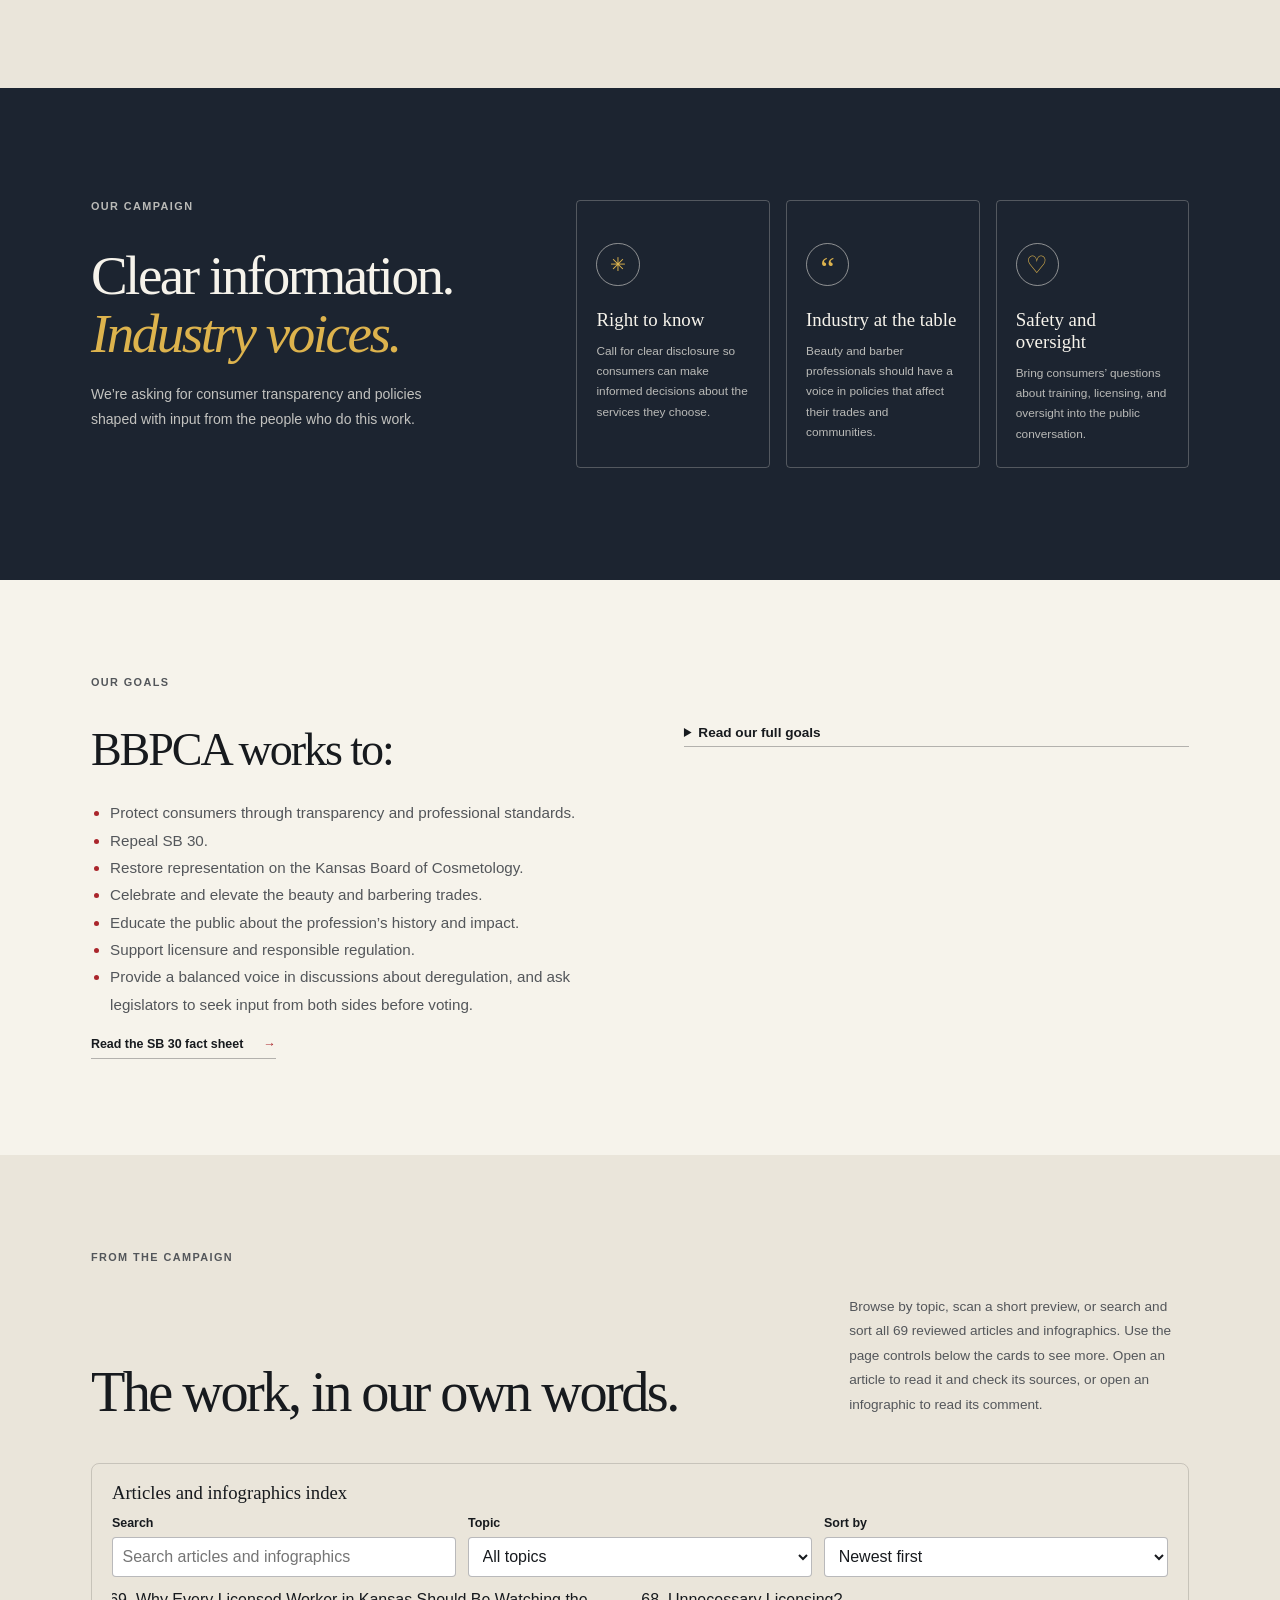
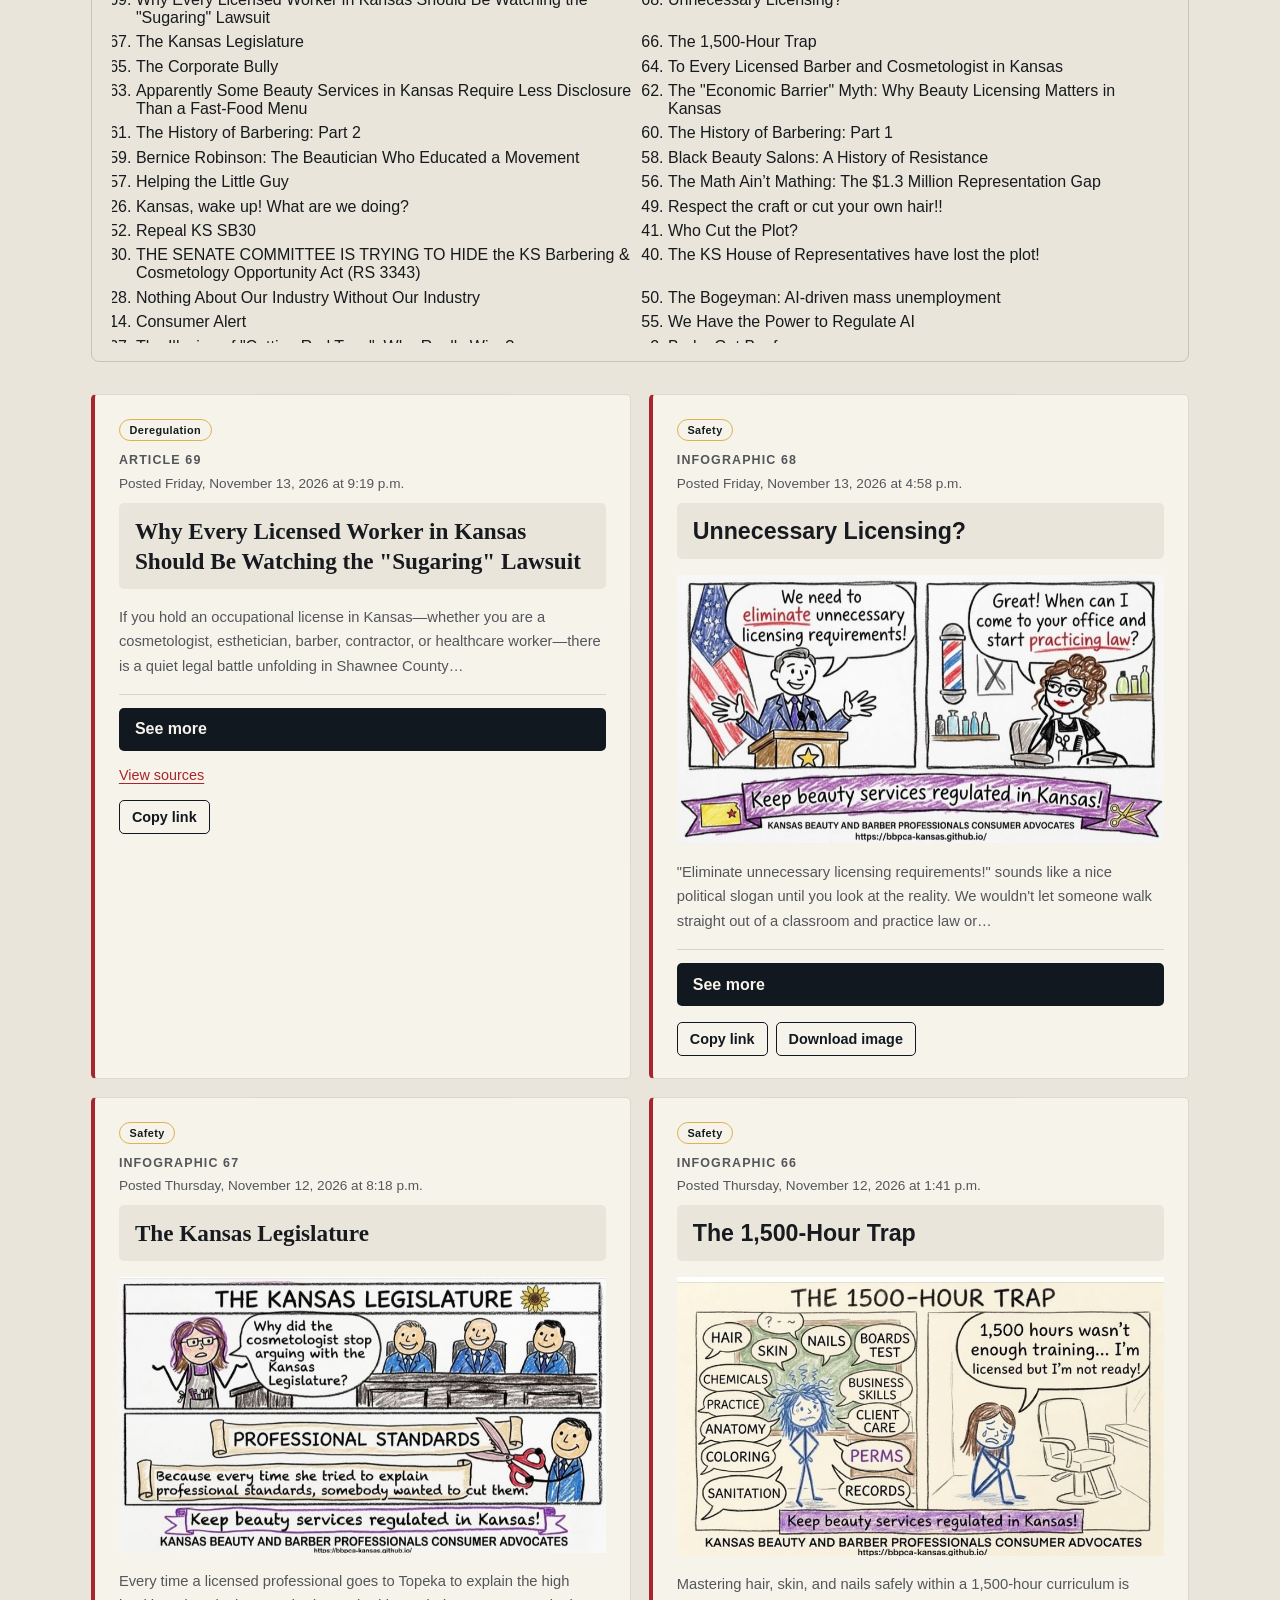
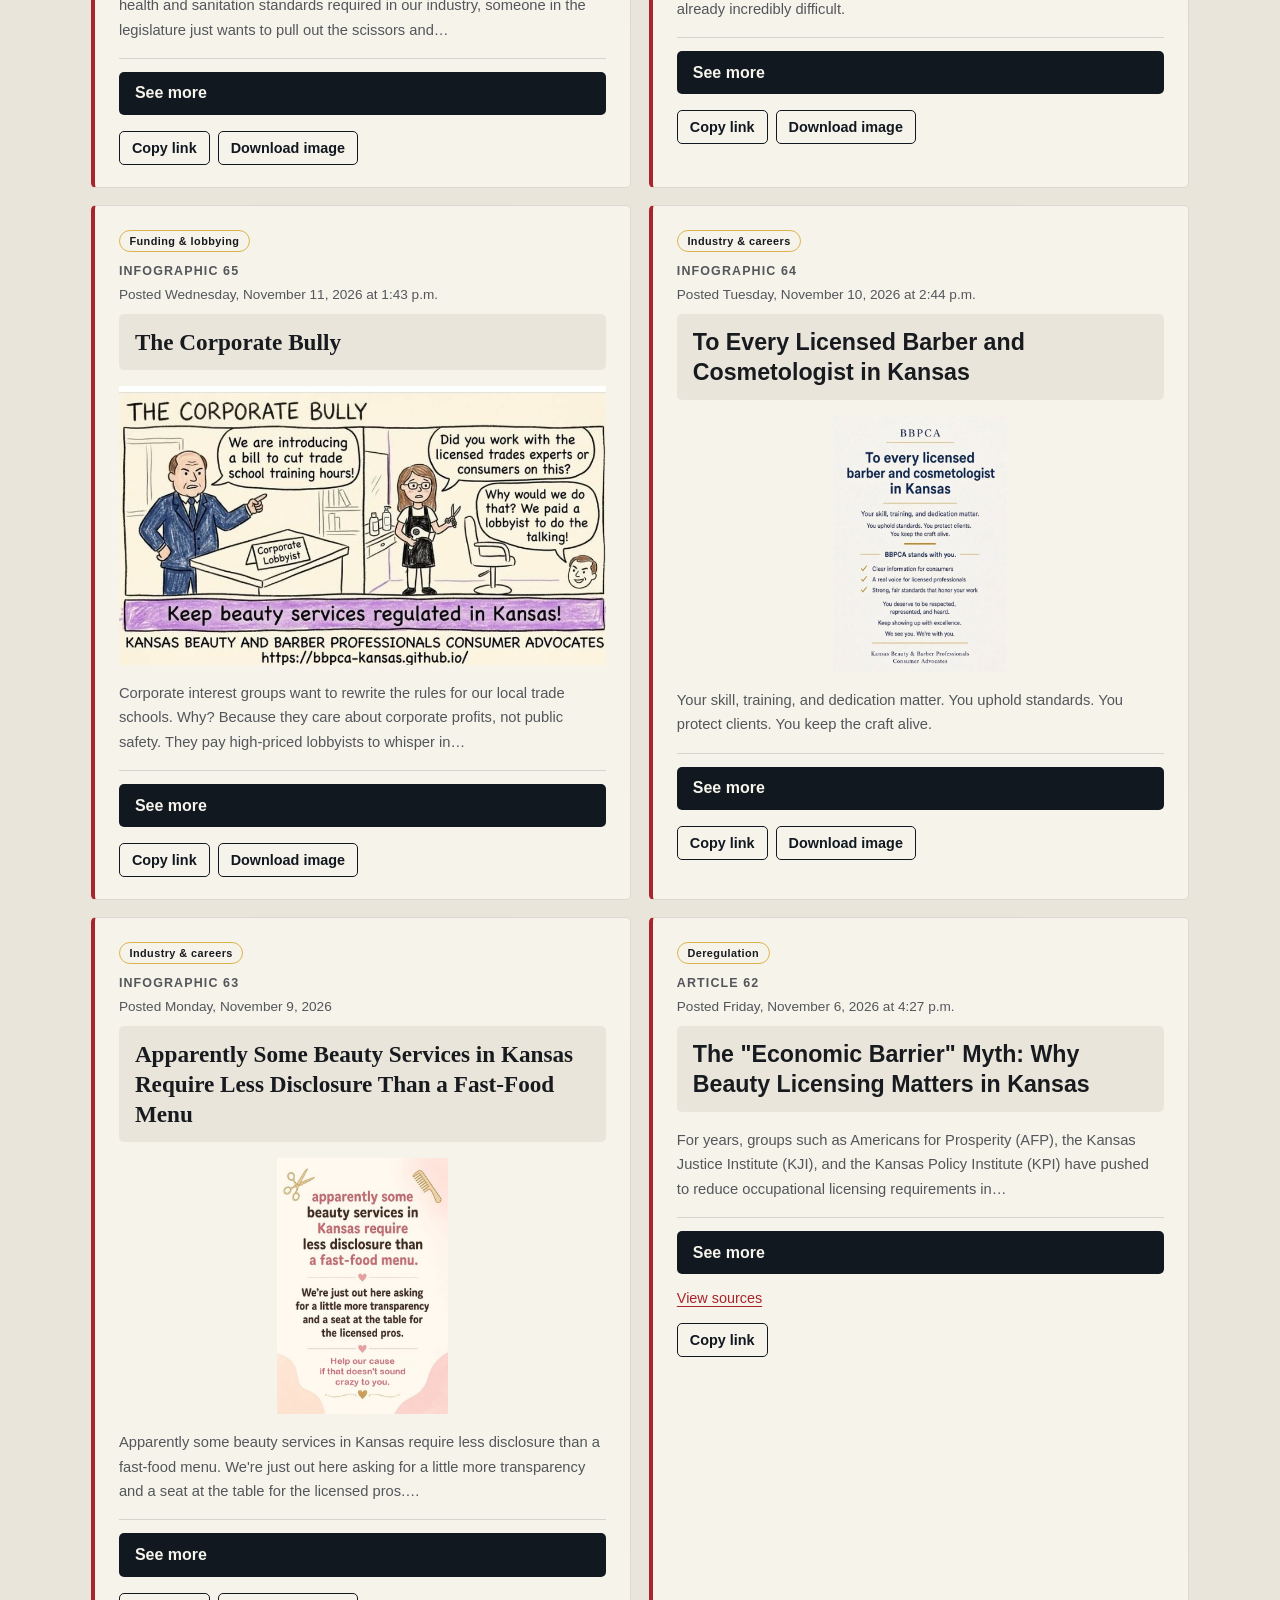
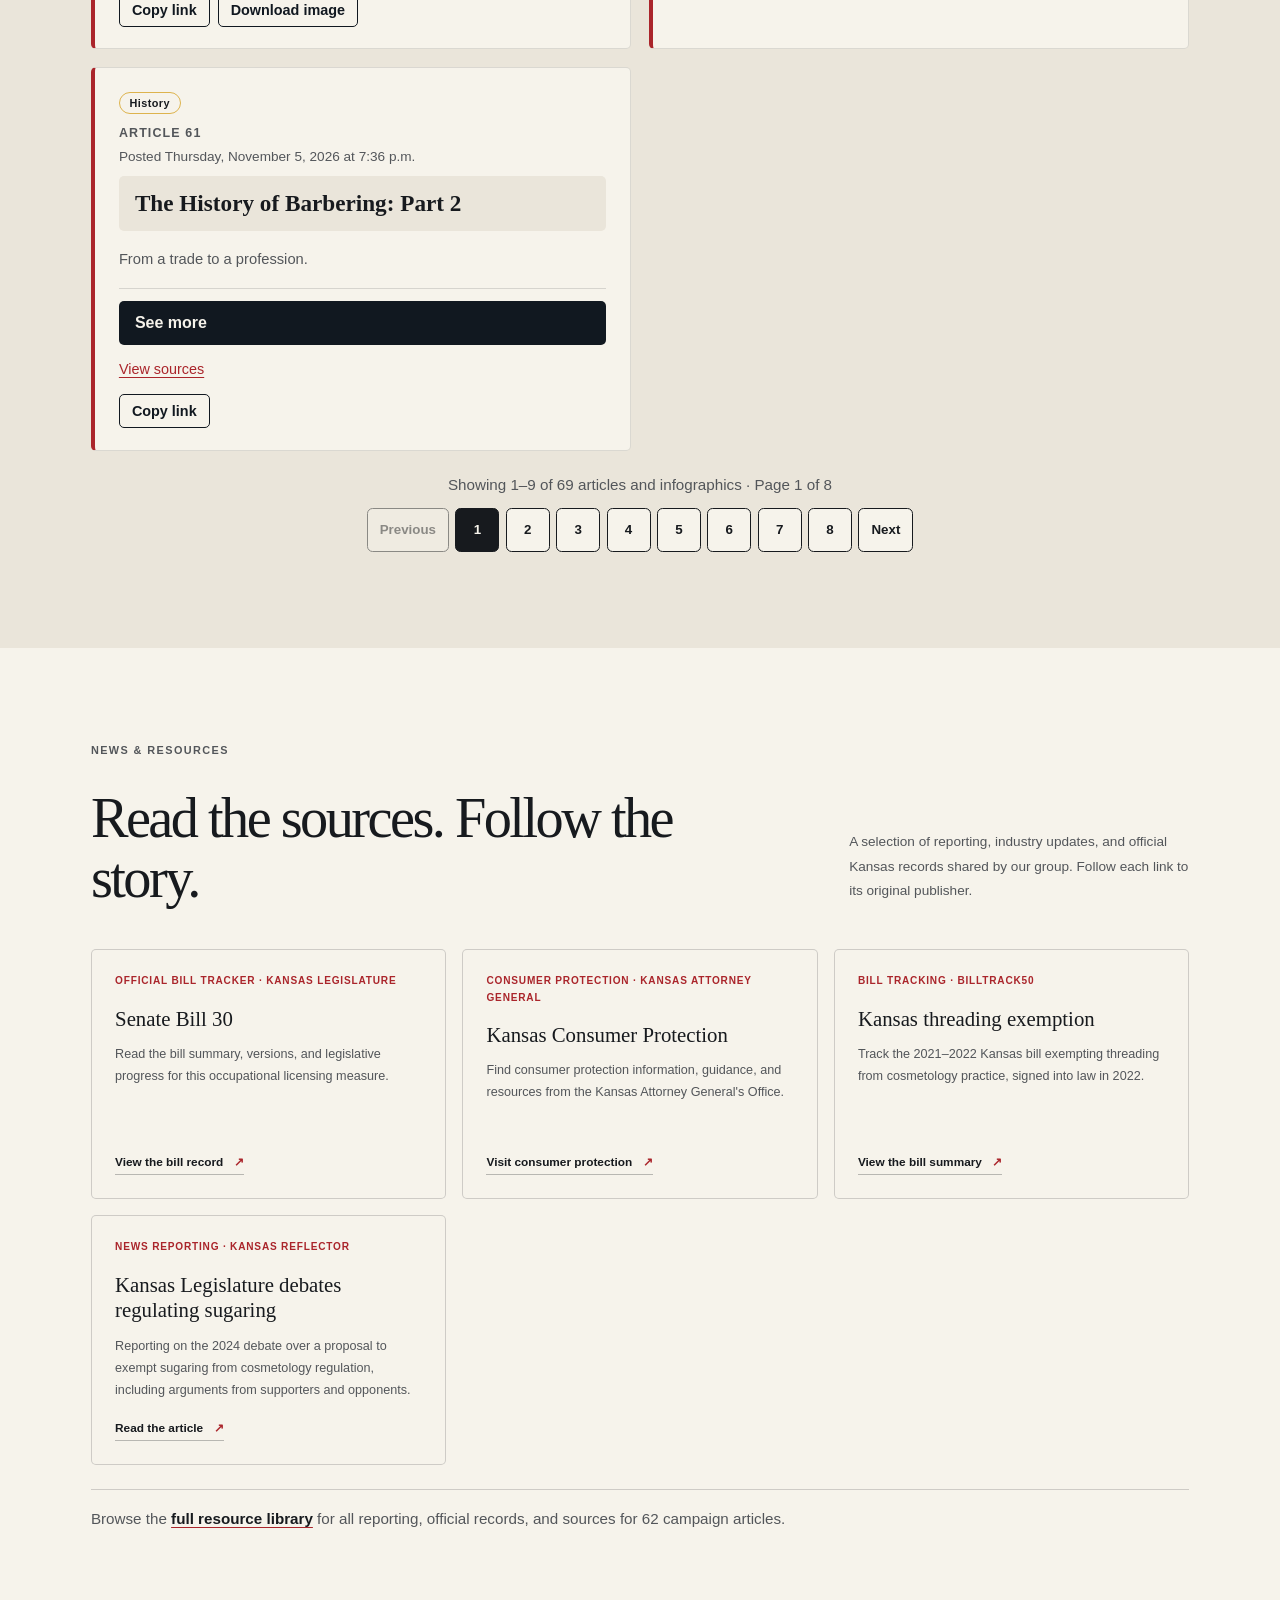
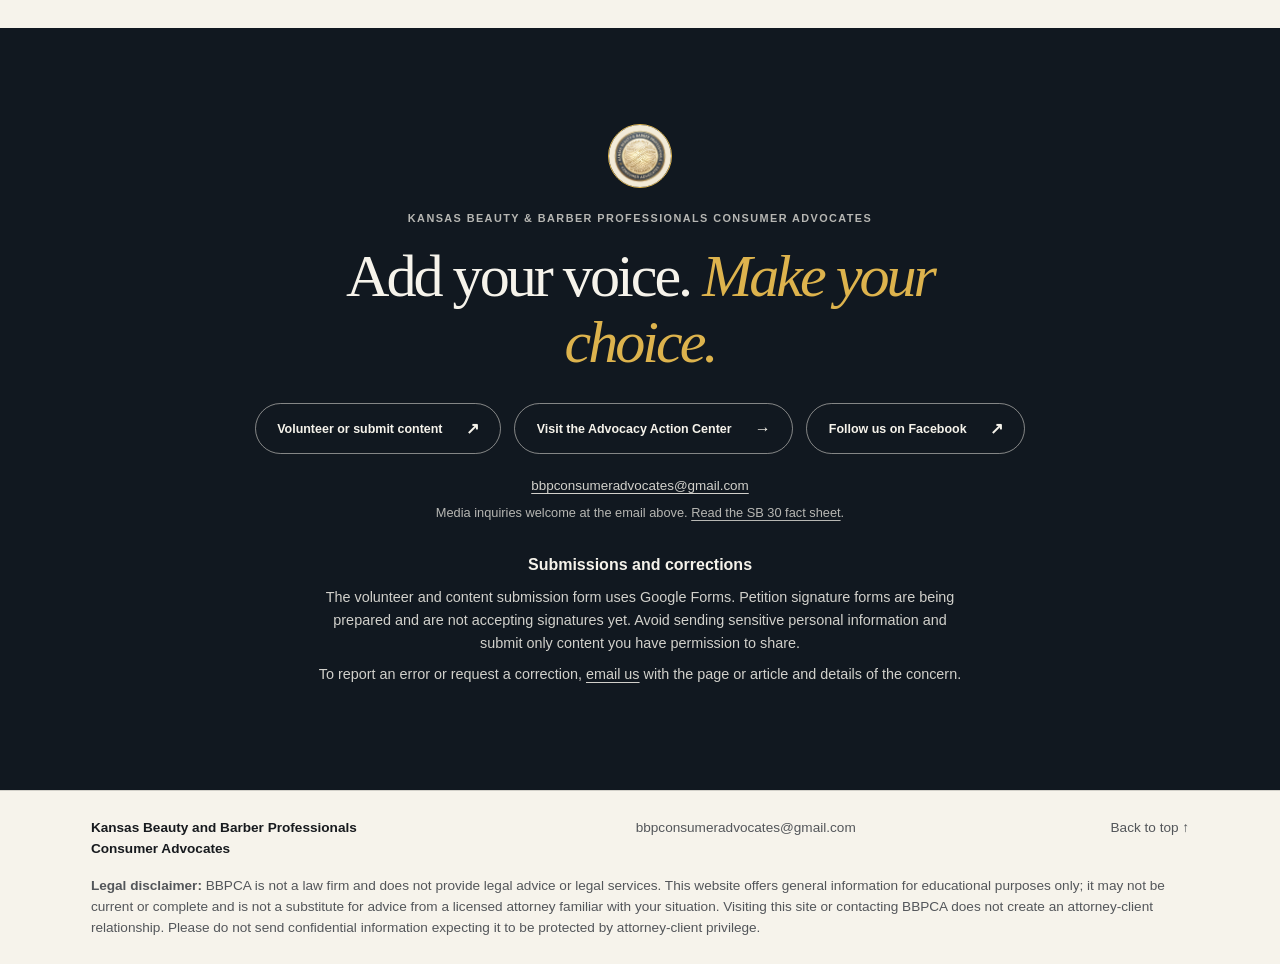
==== commit 3af84cde: "Add 2027 legislative and public health priorities (#77) Co-authored-by: Copilot <223556219+Copilot@u" ====
--- a/index.html
+++ b/index.html
@@ -159,6 +159,7 @@
             </p>
             <div class="intro-actions">
               <a class="button button-dark" href="fact-sheet.html">Read the SB 30 fact sheet <span aria-hidden="true">→</span></a>
+              <a class="text-link" href="2027-priorities.html">See our 2027 legislative priorities <span aria-hidden="true">→</span></a>
               <a class="text-link" href="resources.html">Browse article sources <span aria-hidden="true">→</span></a>
             </div>
           </div>
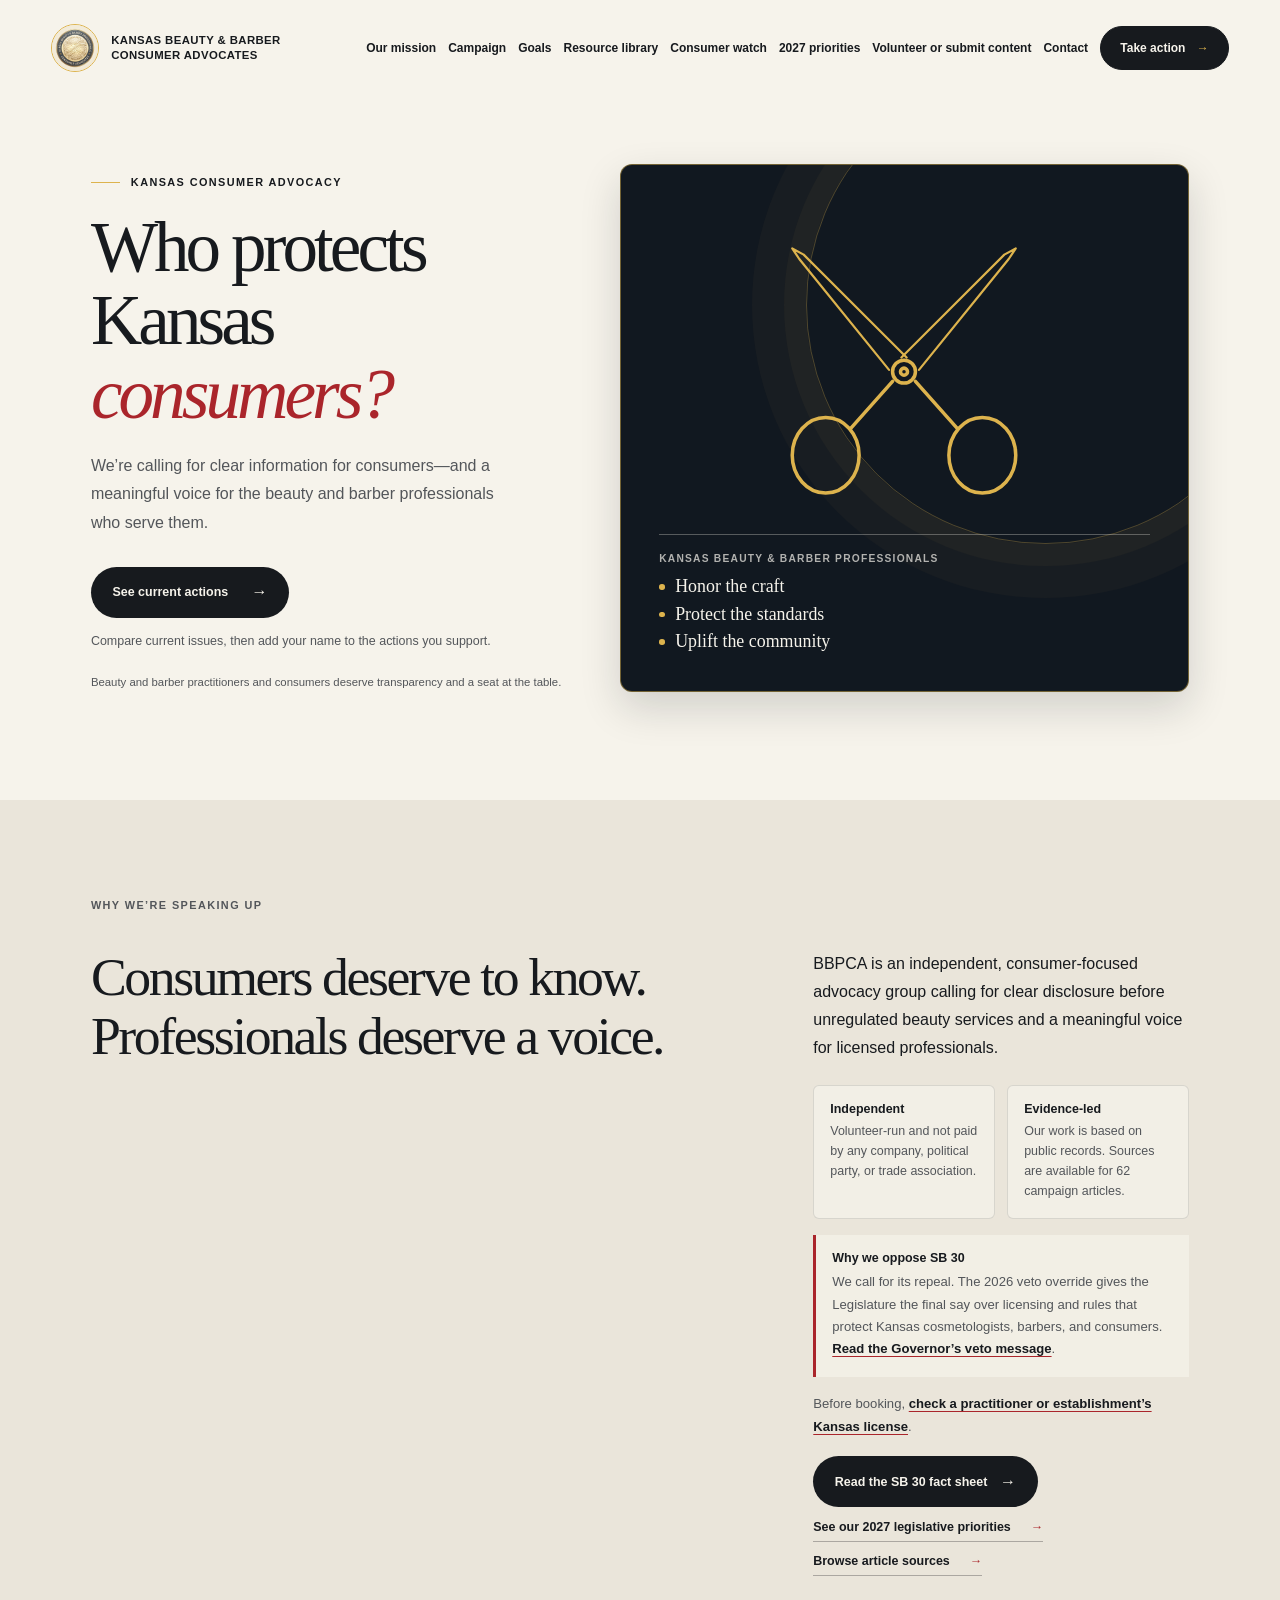
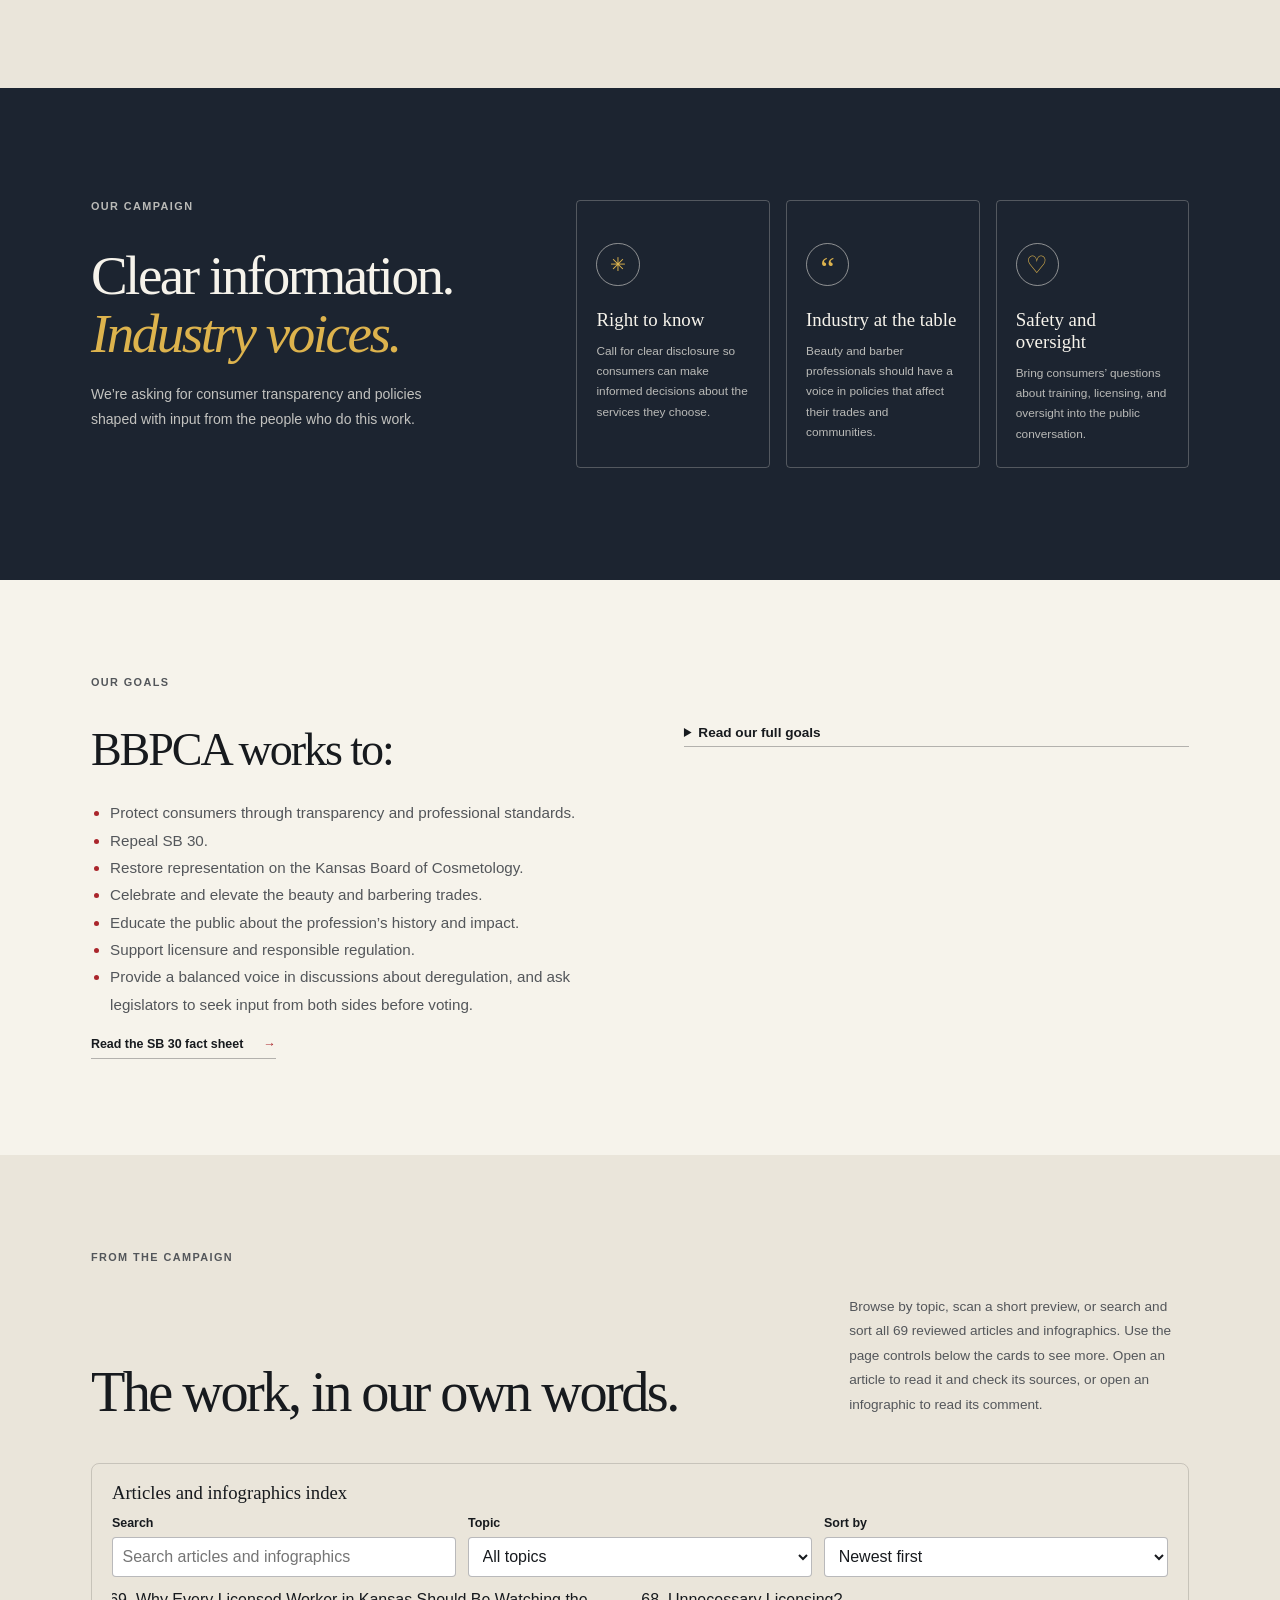
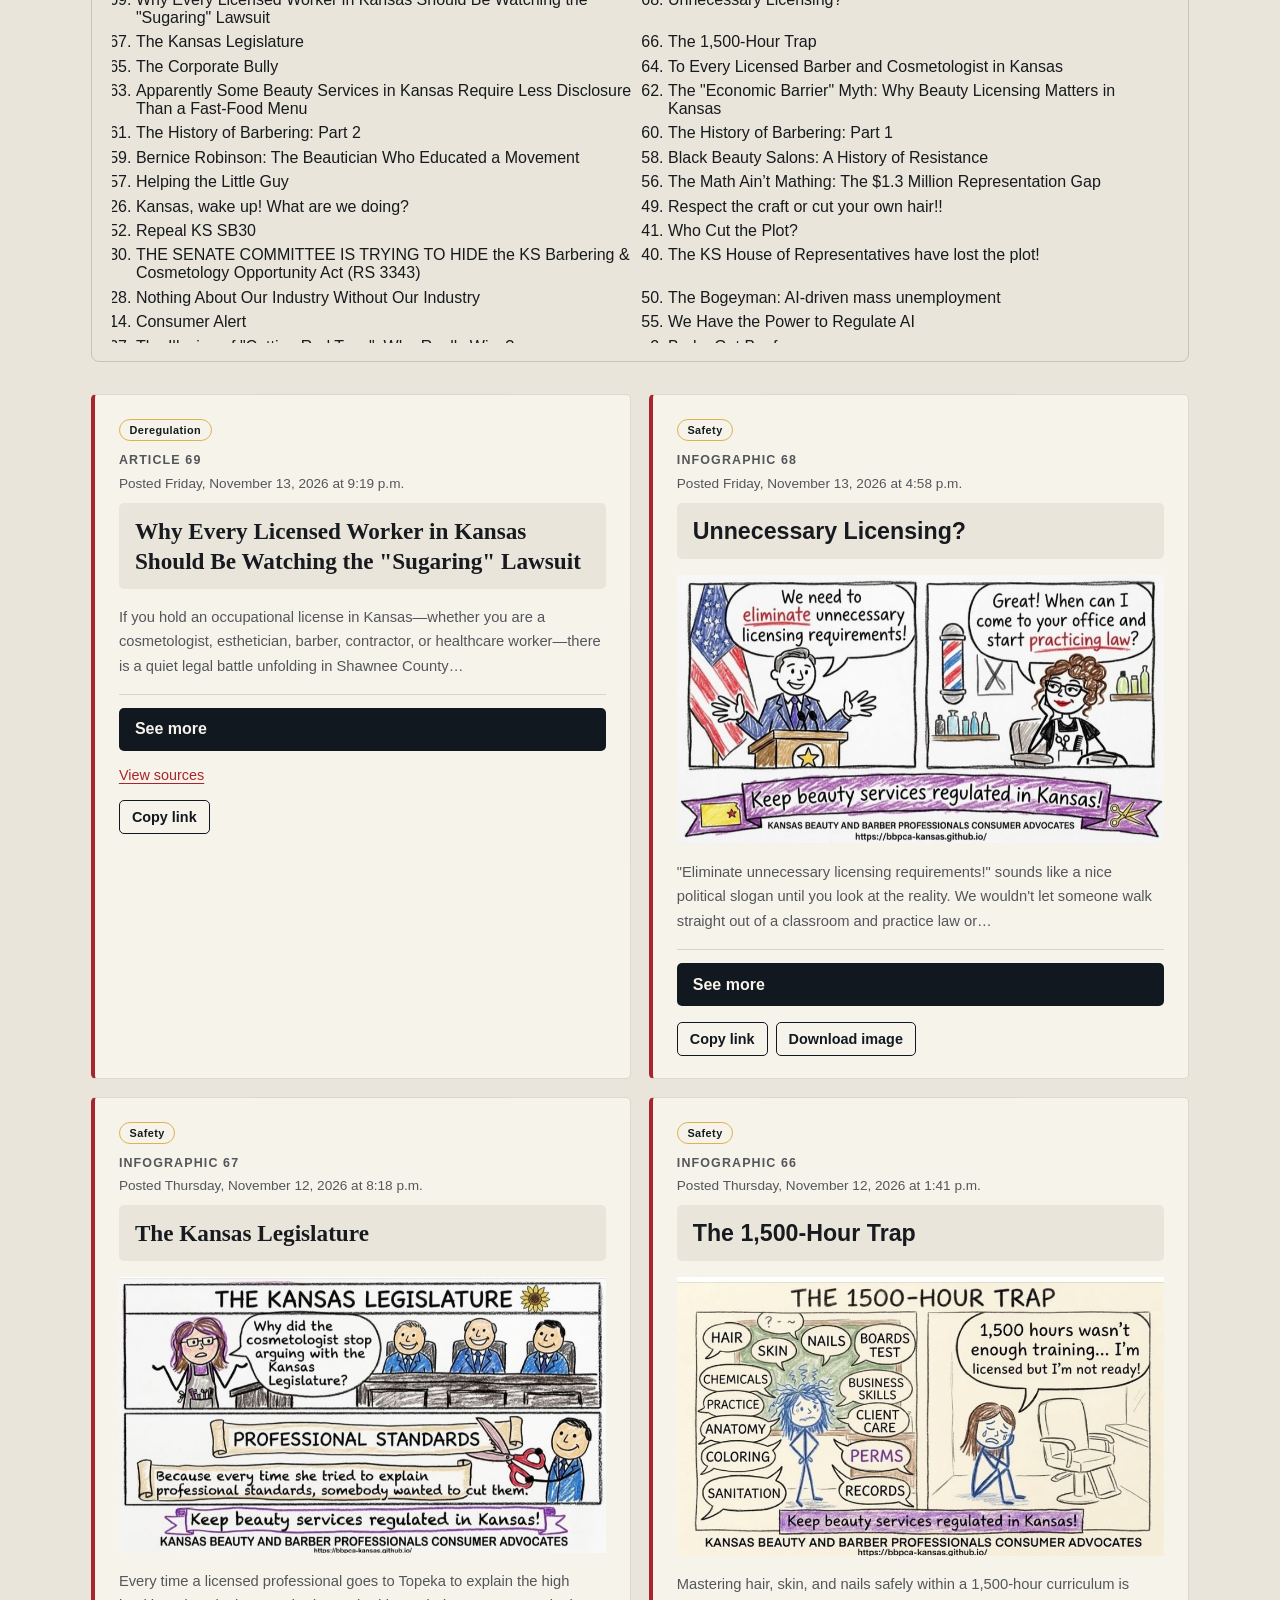
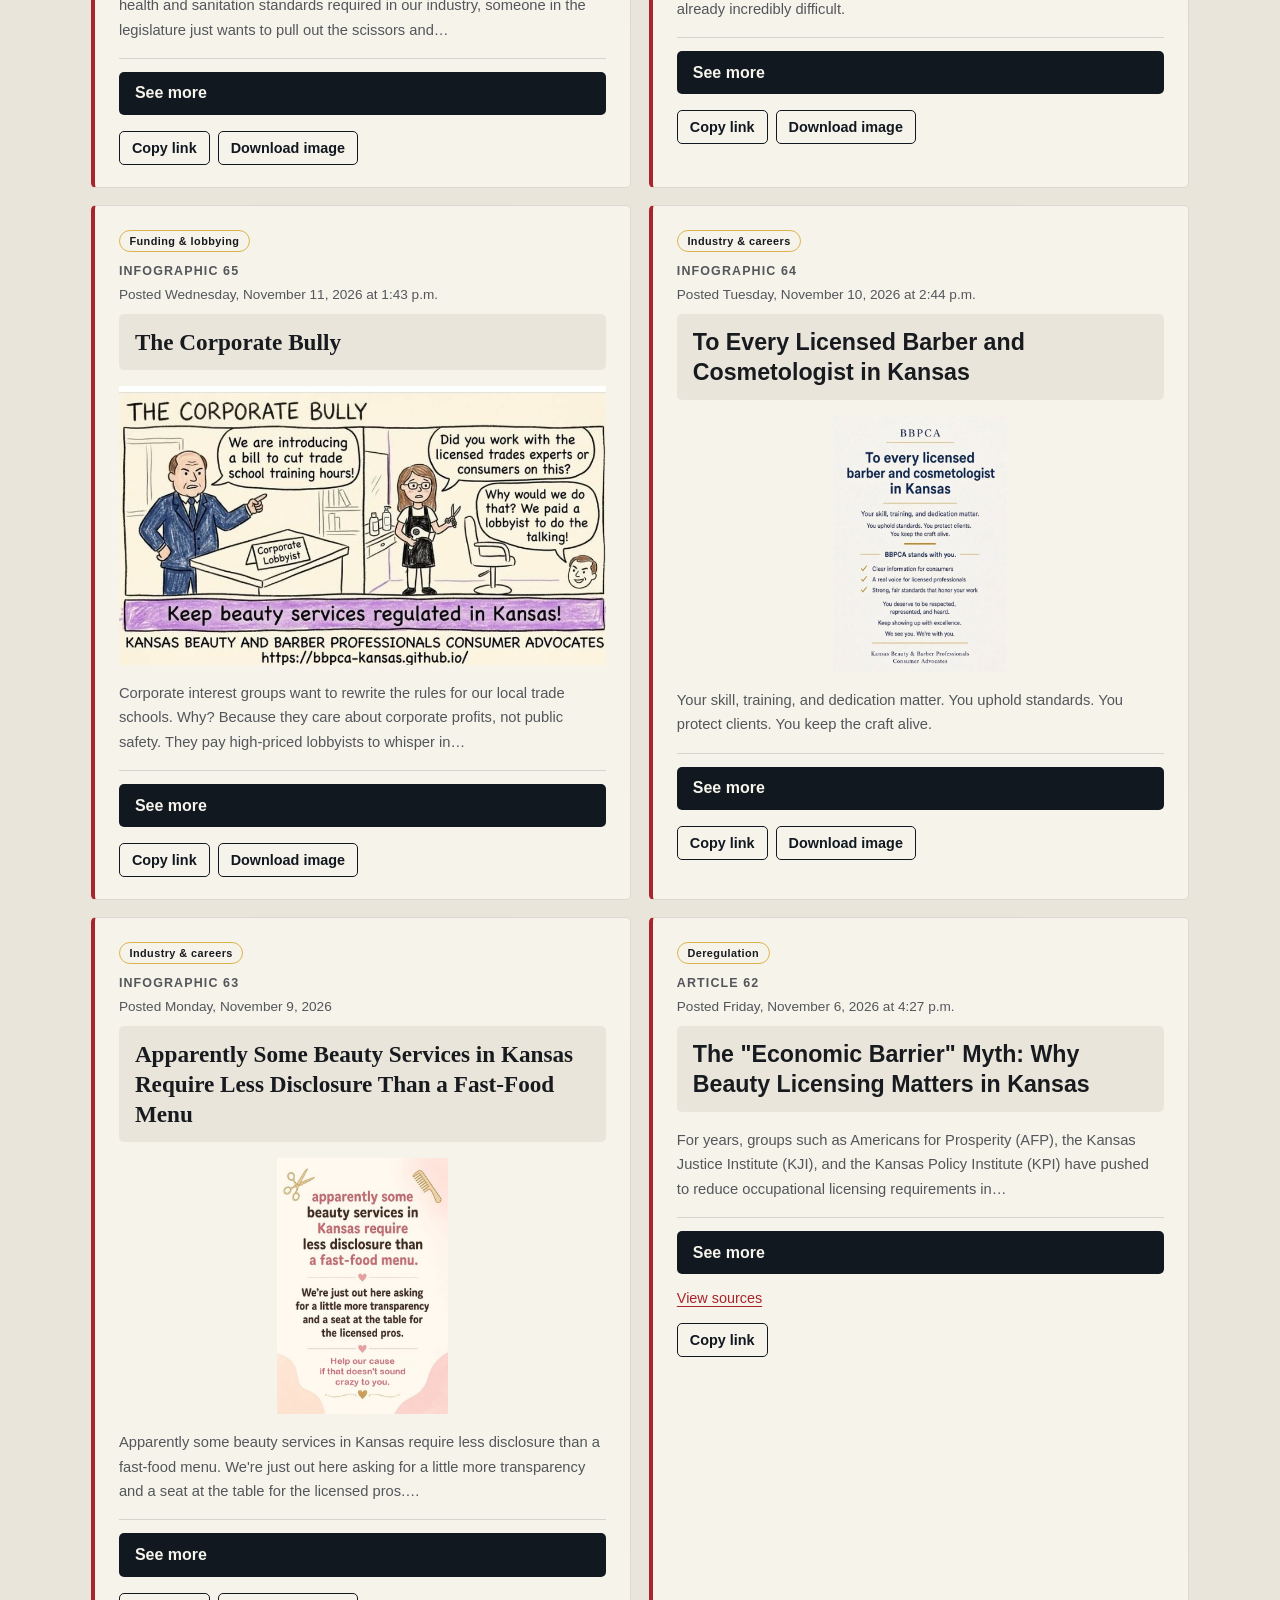
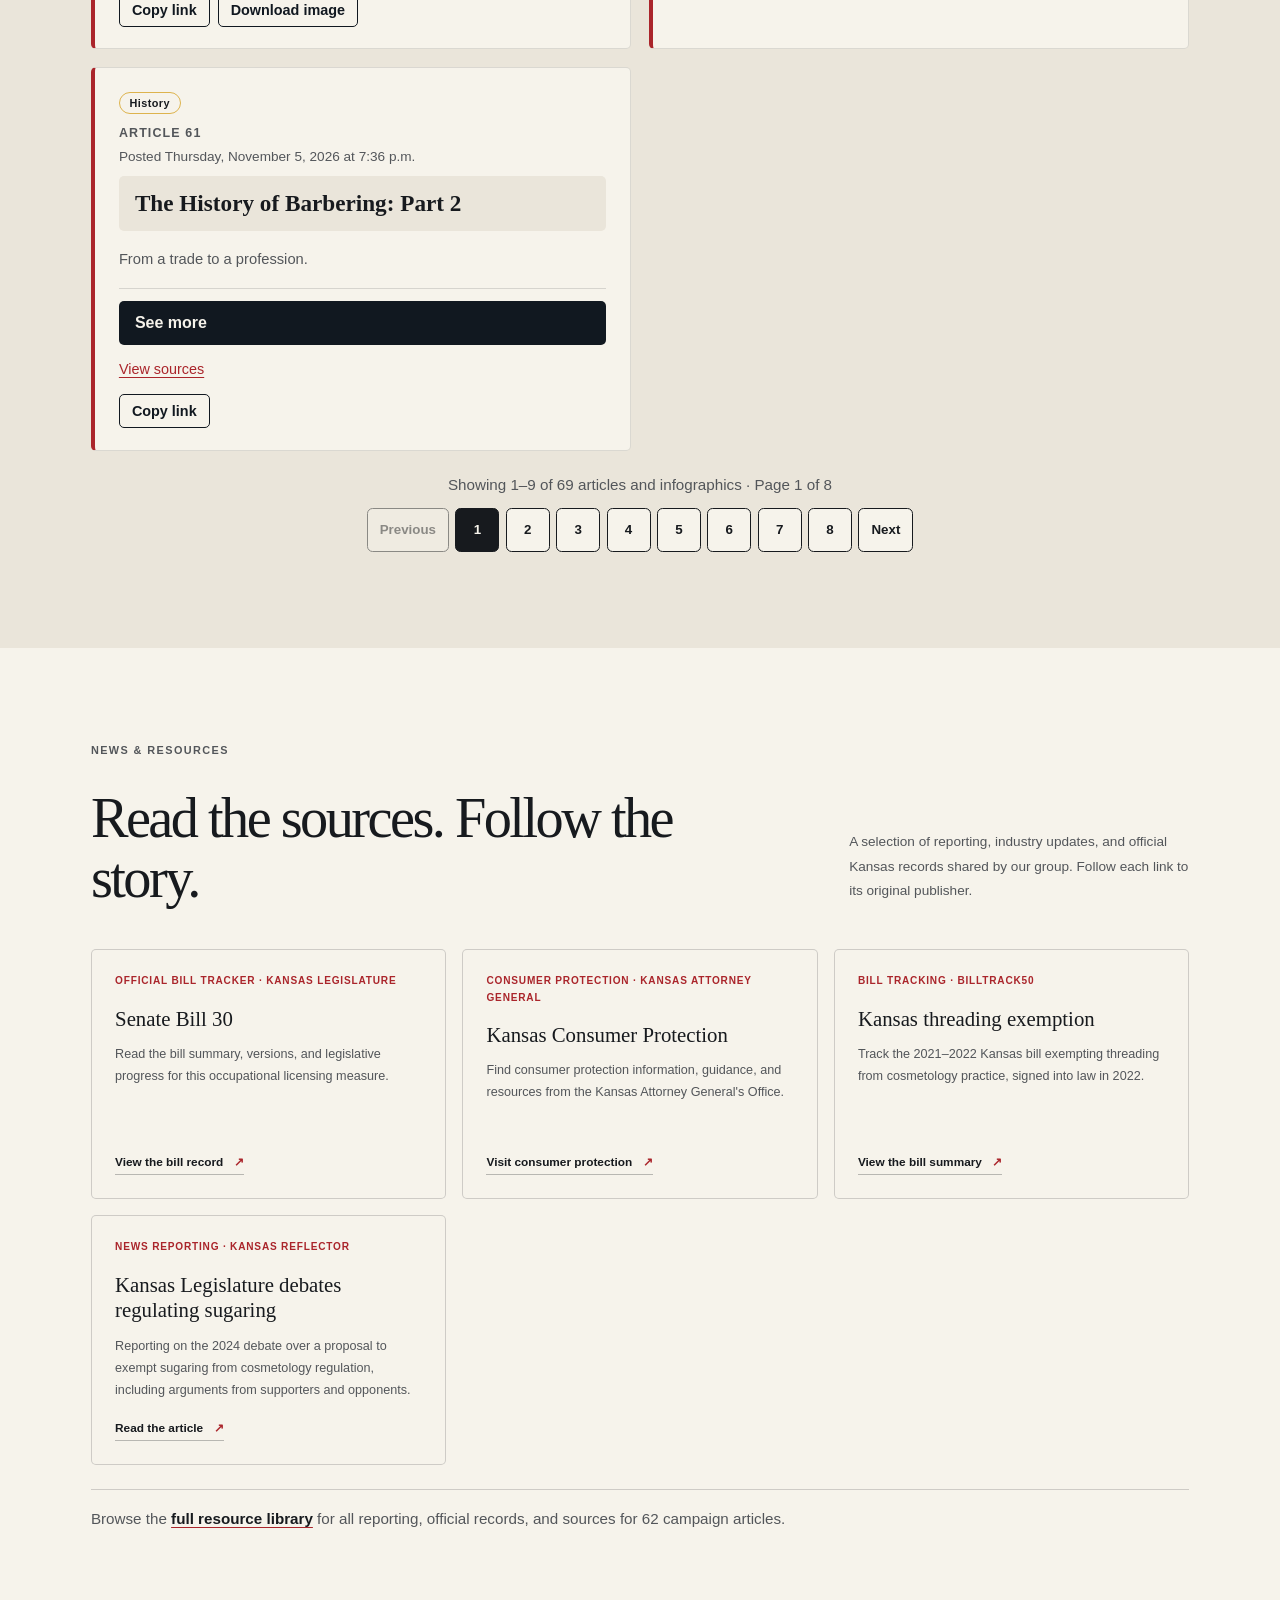
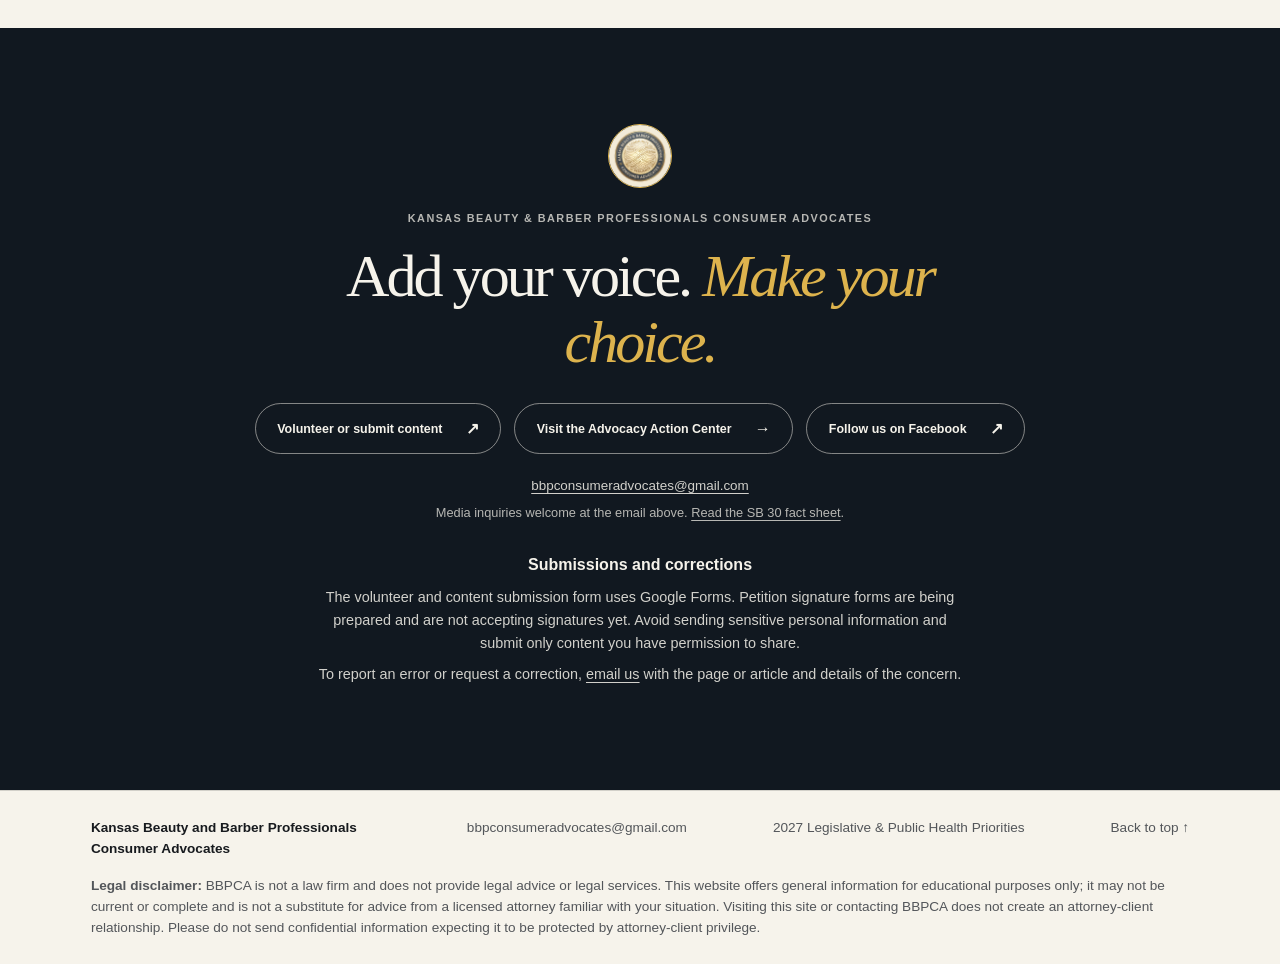
==== commit 576b8d2f: "Add priorities link to site navigation and footer Co-authored-by: Copilot <223556219+Copilot@users.n" ====
--- a/index.html
+++ b/index.html
@@ -67,6 +67,7 @@
         <a href="#goals">Goals</a>
         <a href="resources.html">Resource library</a>
         <a href="consumer-watch.html">Consumer watch</a>
+        <a href="2027-priorities.html">2027 priorities</a>
         <a href="https://forms.gle/TMVUTo8ksJBRV3kx7" target="_blank" rel="noopener noreferrer">Volunteer or submit content</a>
         <a href="#contact">Contact</a>
         <a class="nav-cta" href="advocacy-action-center.html">Take action <span aria-hidden="true">→</span></a>
@@ -83,6 +84,7 @@
           <a href="#goals">Goals</a>
           <a href="resources.html">Resource library</a>
           <a href="consumer-watch.html">Consumer watch</a>
+          <a href="2027-priorities.html">2027 priorities</a>
           <a href="https://forms.gle/TMVUTo8ksJBRV3kx7" target="_blank" rel="noopener noreferrer">Volunteer or submit content</a>
           <a href="#contact">Contact</a>
           <a class="nav-cta" href="advocacy-action-center.html">Take action <span aria-hidden="true">→</span></a>
@@ -345,6 +347,7 @@
     <footer class="site-footer">
       <a class="footer-brand" href="#home">Kansas Beauty and Barber Professionals Consumer Advocates</a>
       <a href="mailto:bbpconsumeradvocates@gmail.com">bbpconsumeradvocates@gmail.com</a>
+      <a href="2027-priorities.html">2027 Legislative &amp; Public Health Priorities</a>
       <a href="#home" class="back-top">Back to top ↑</a>
       <p class="site-disclaimer"><strong>Legal disclaimer:</strong> BBPCA is not a law firm and does not provide legal advice or legal services. This website offers general information for educational purposes only; it may not be current or complete and is not a substitute for advice from a licensed attorney familiar with your situation. Visiting this site or contacting BBPCA does not create an attorney-client relationship. Please do not send confidential information expecting it to be protected by attorney-client privilege.</p>
     </footer>
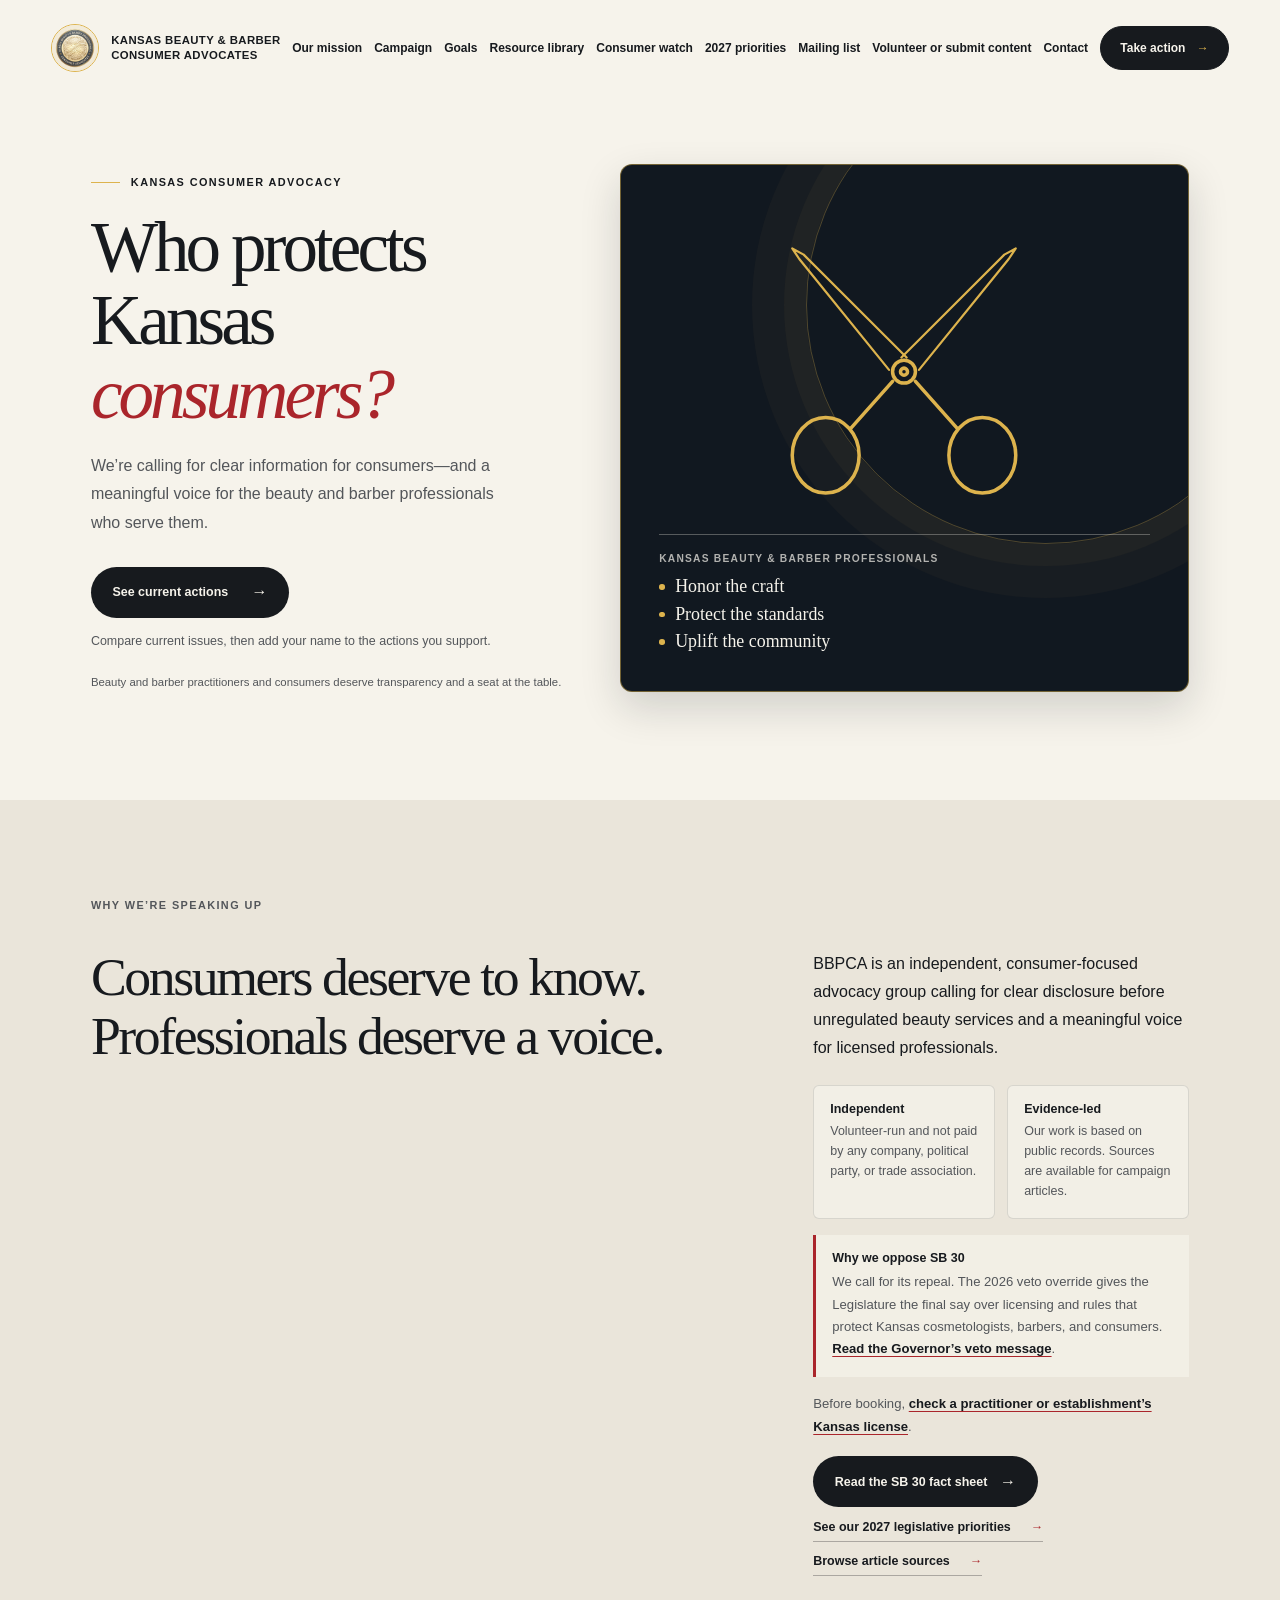
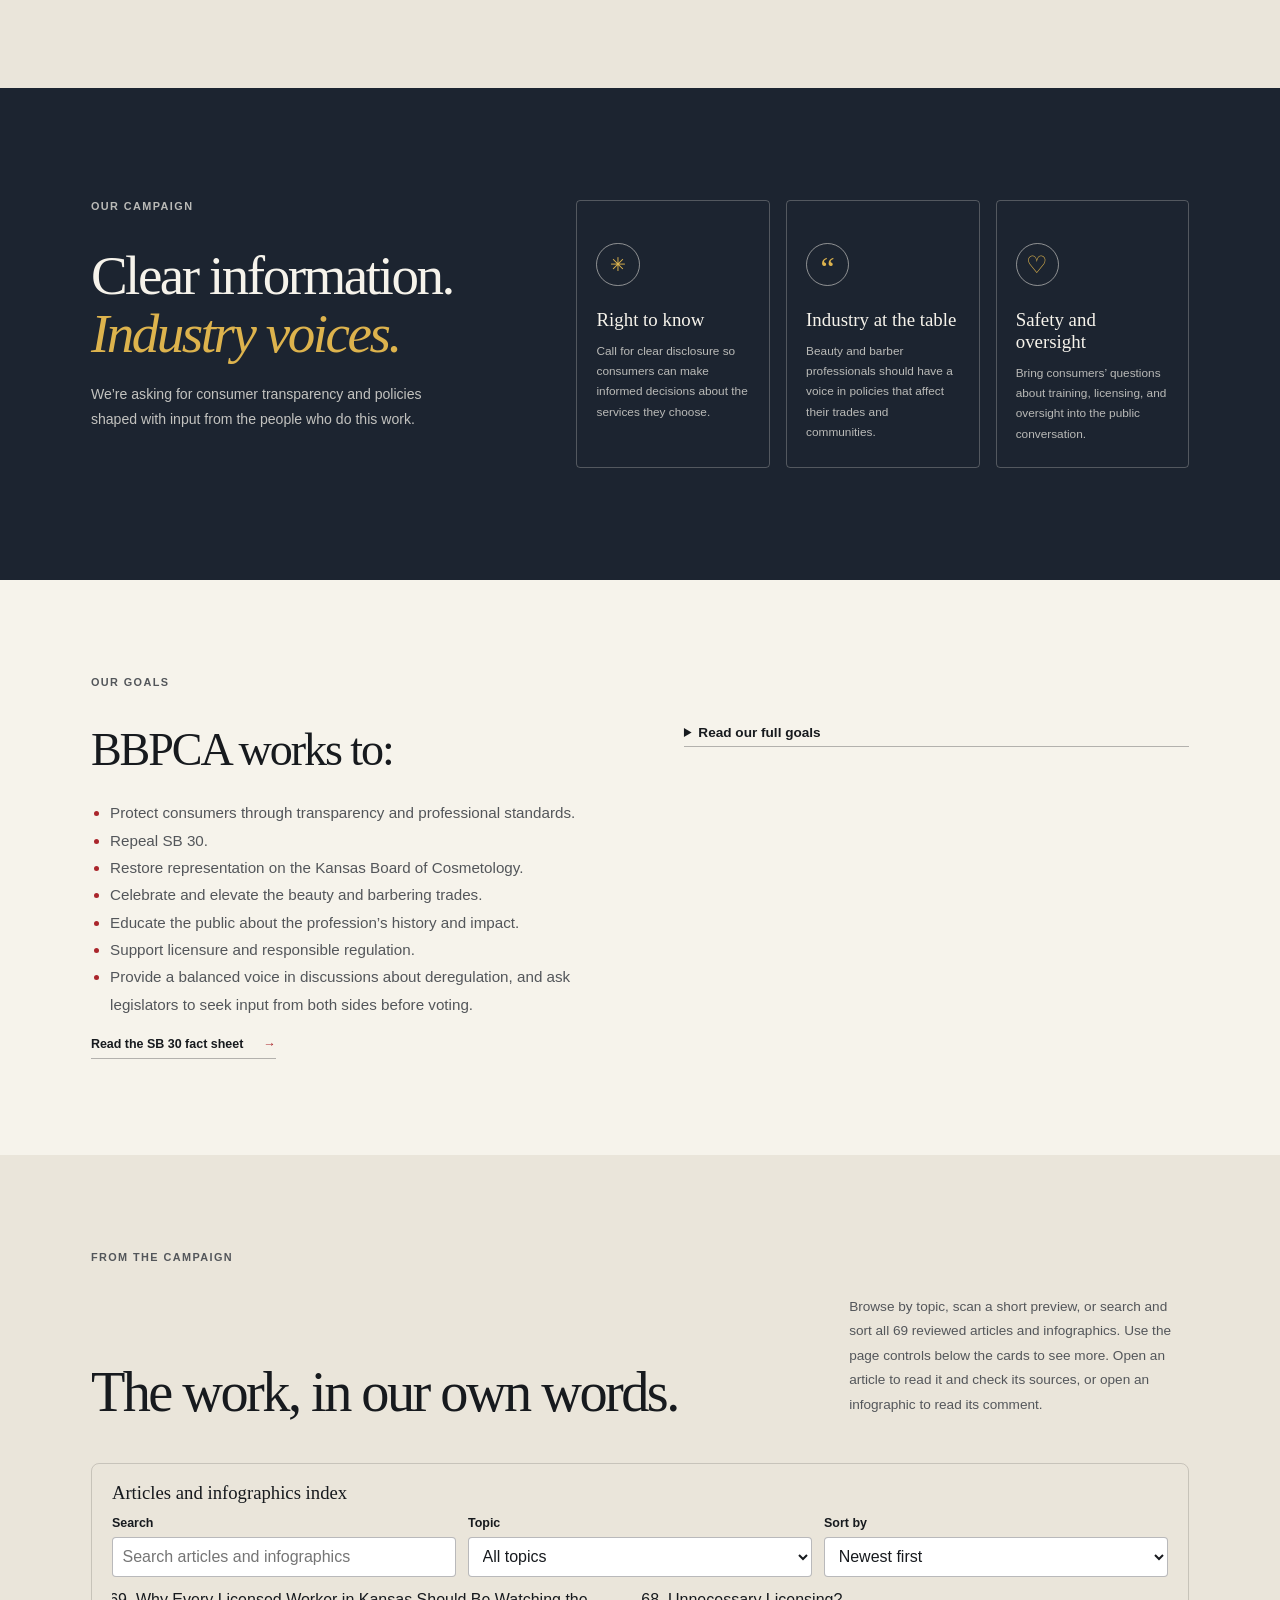
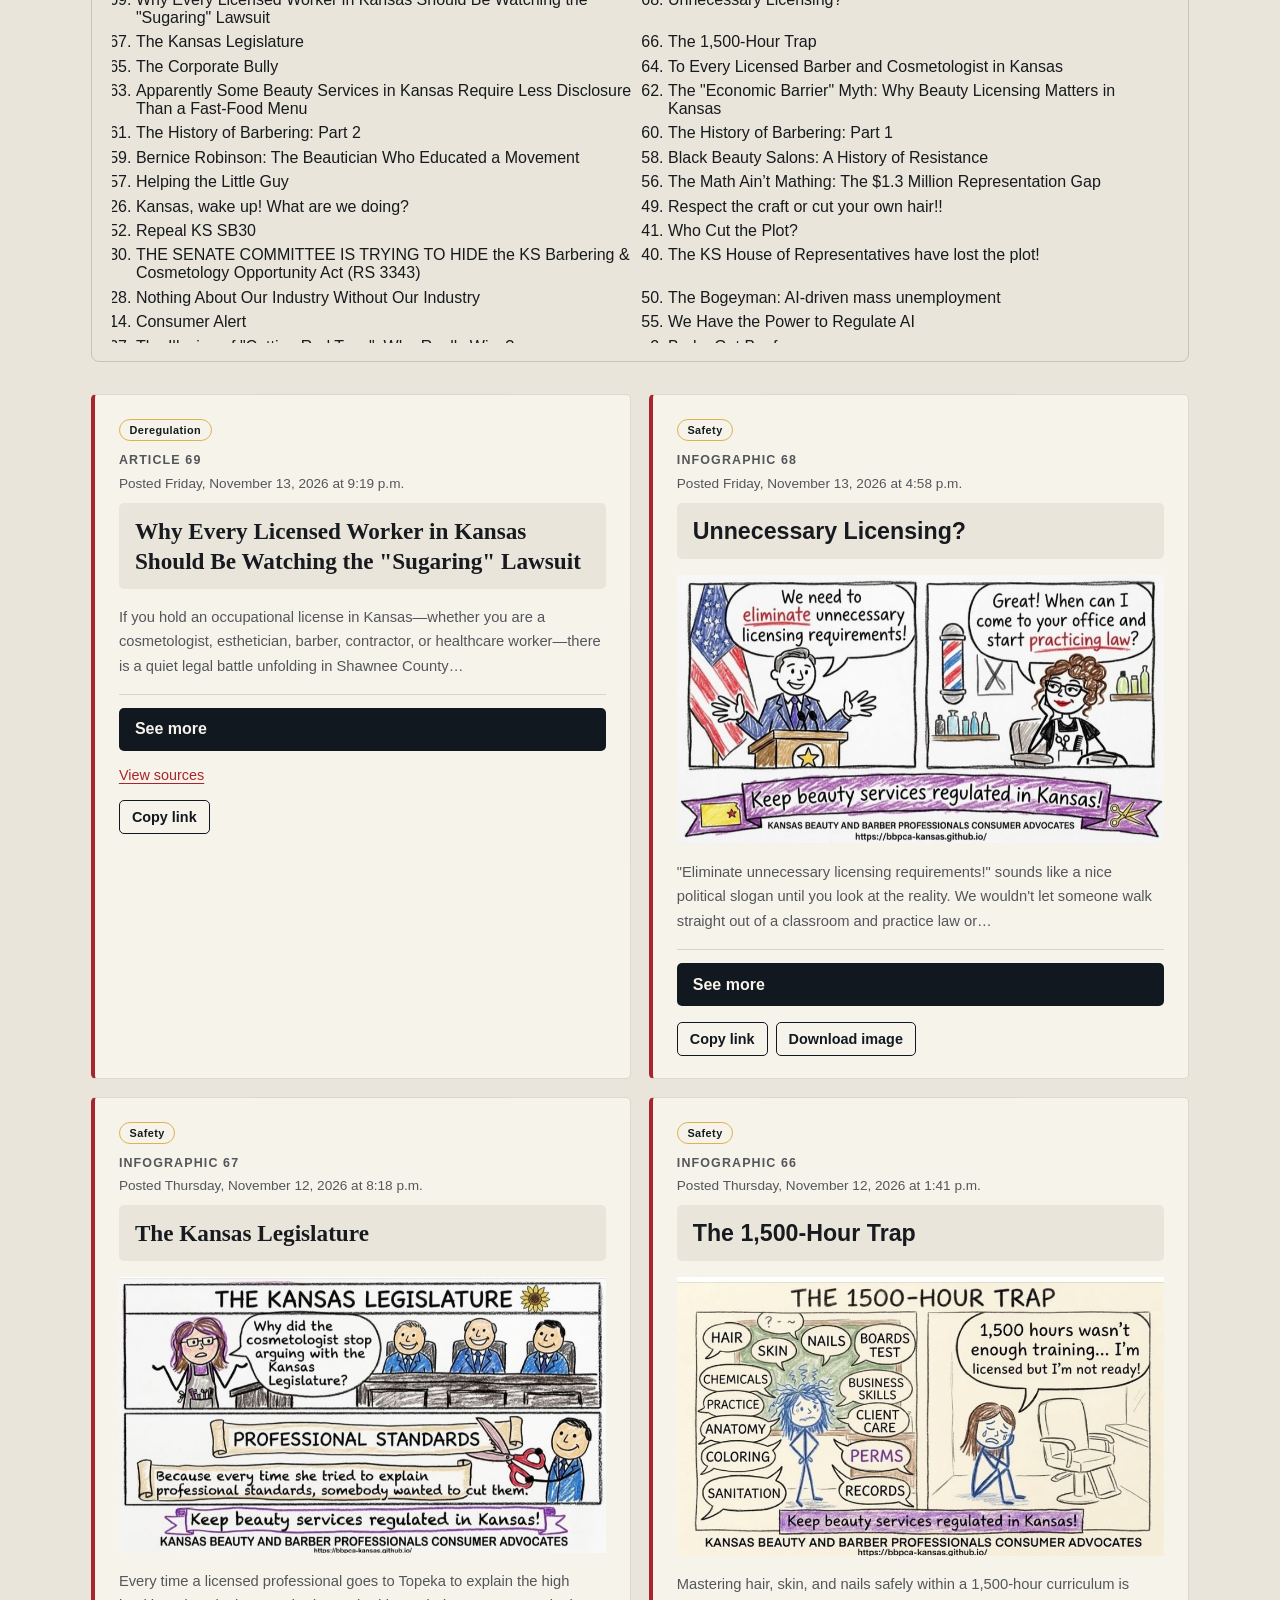
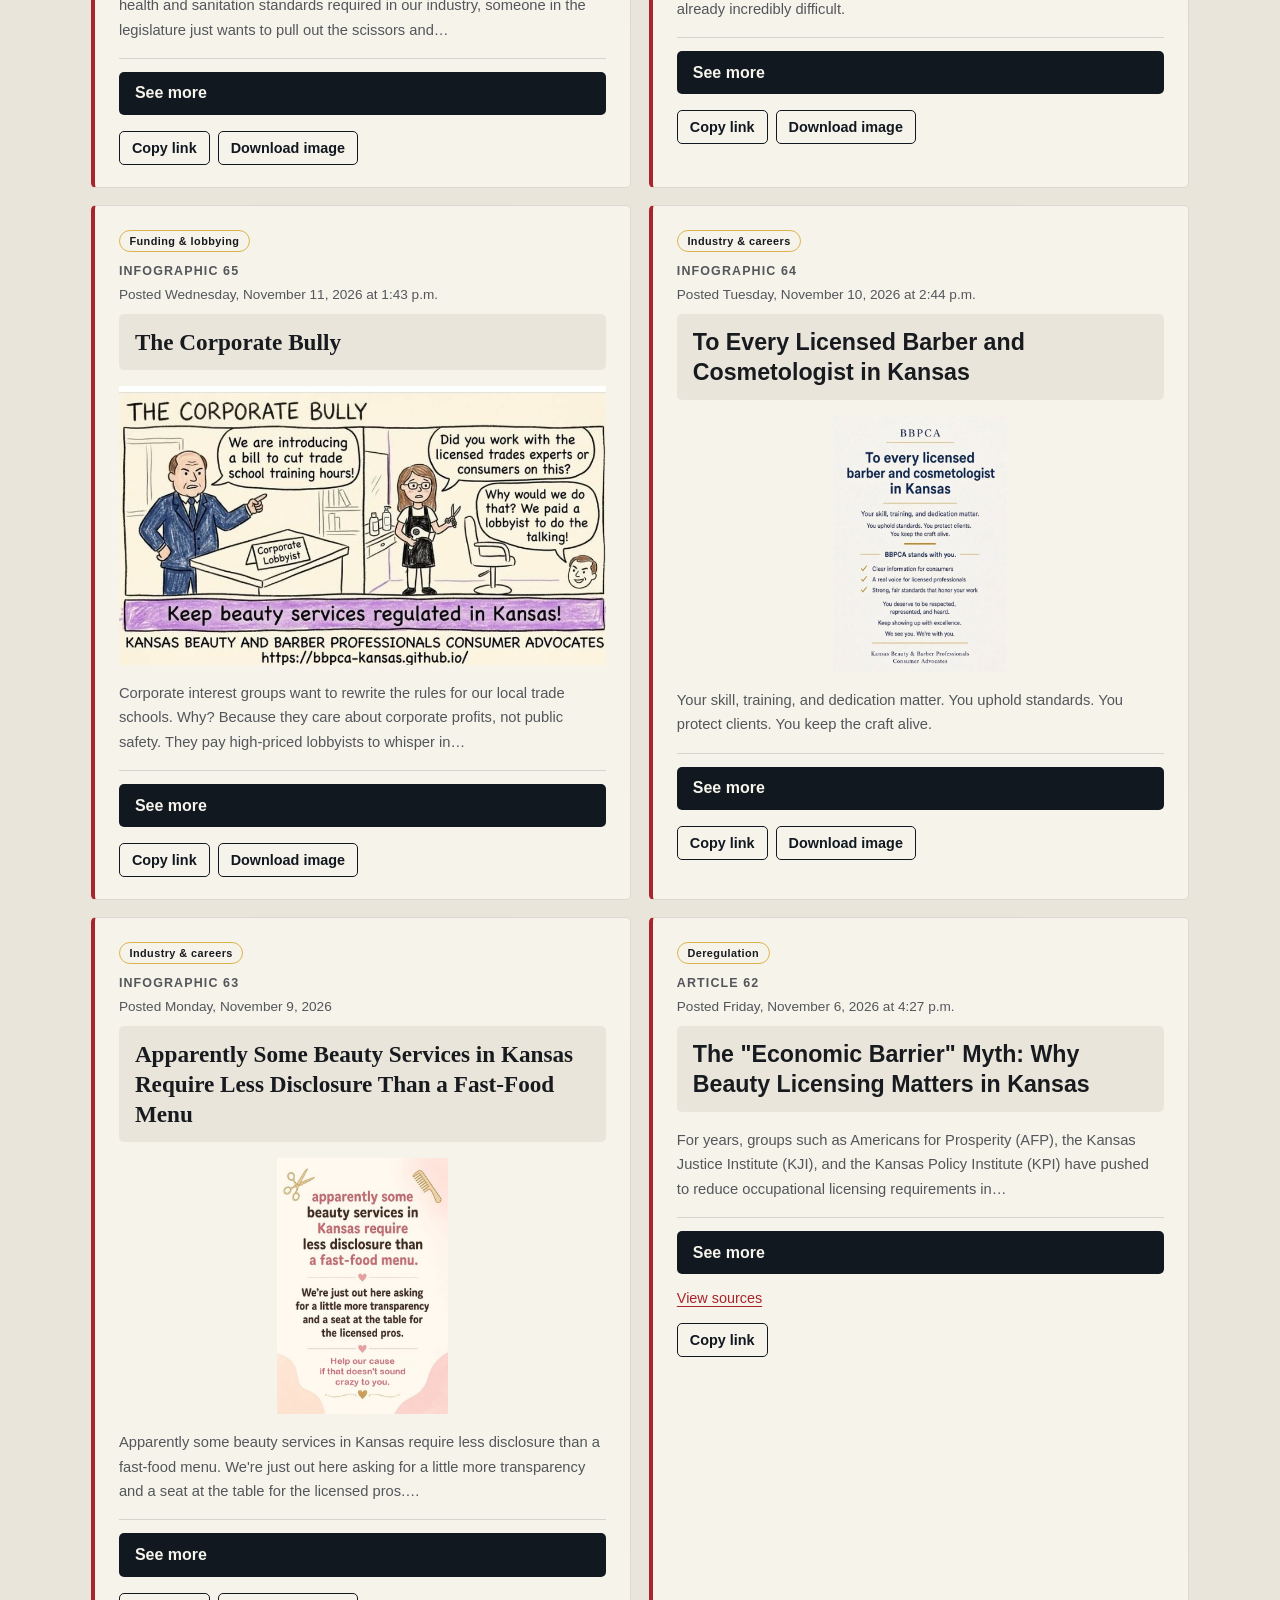
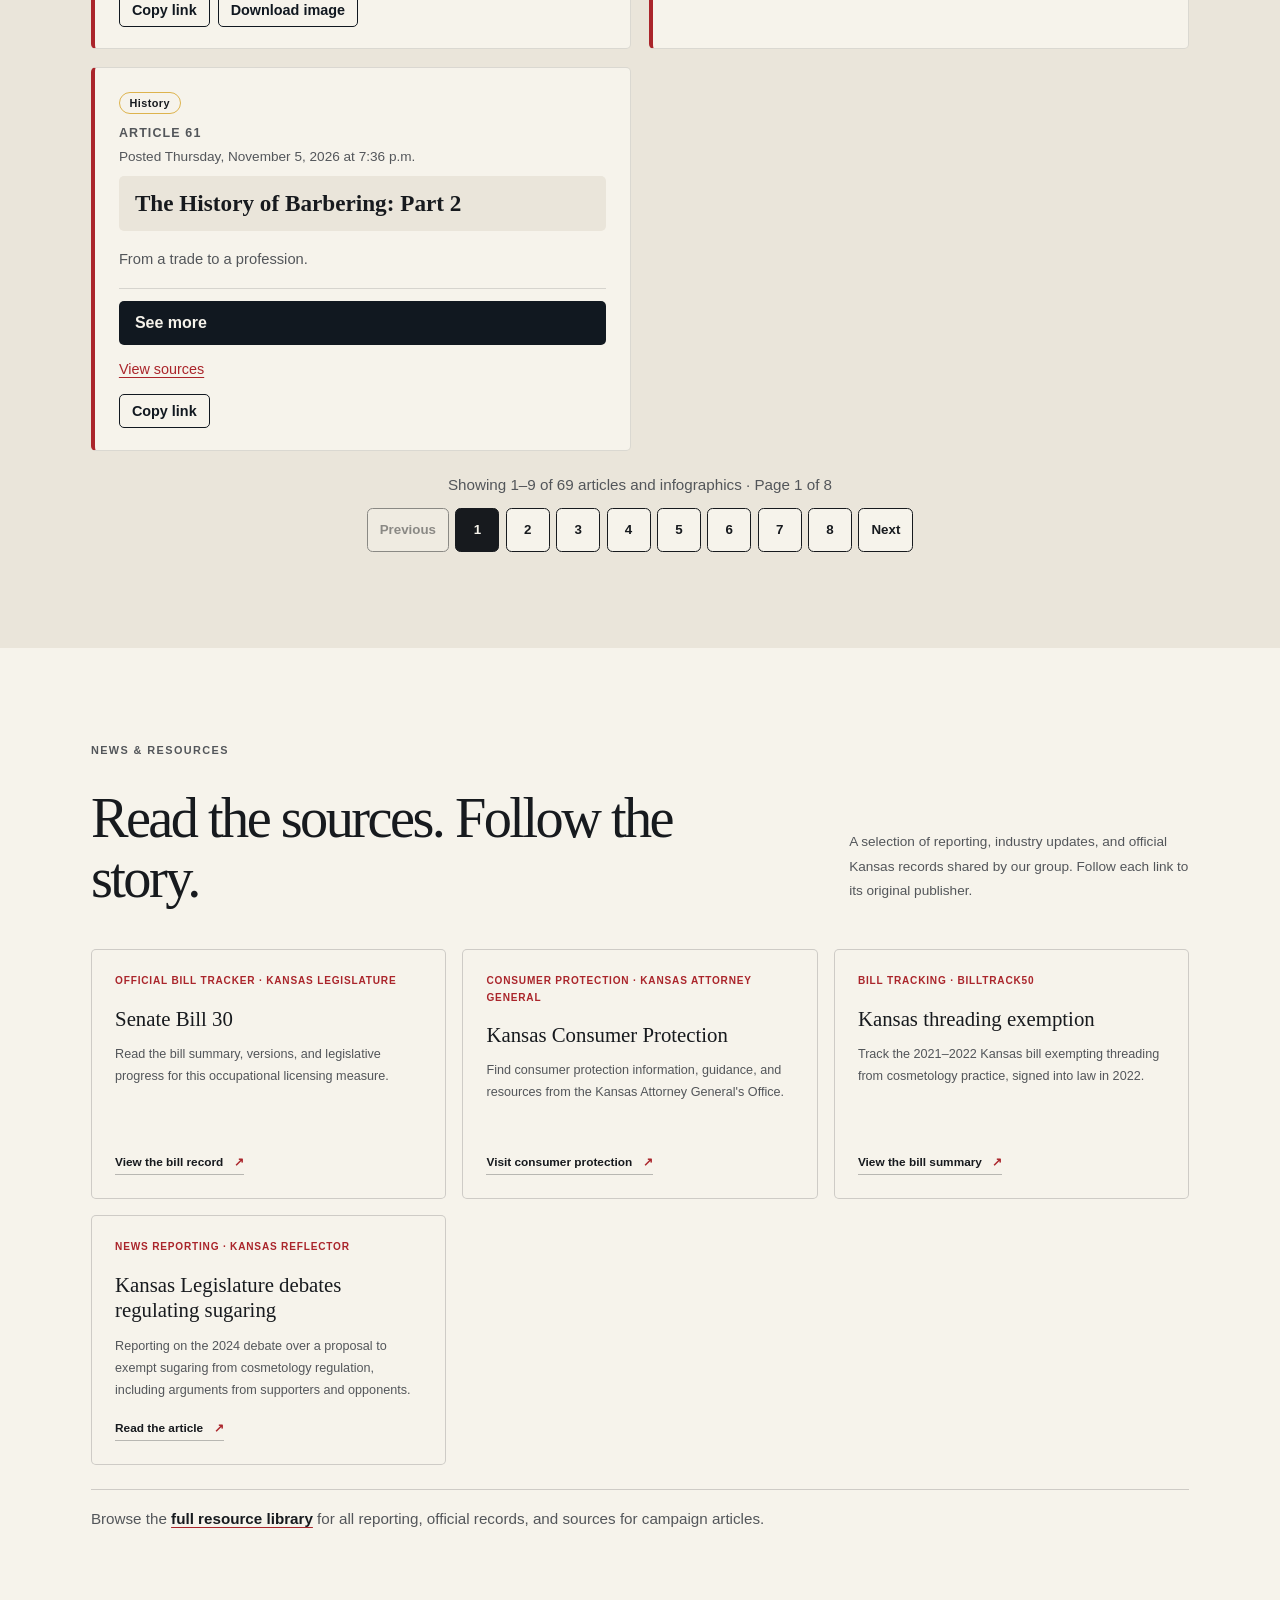
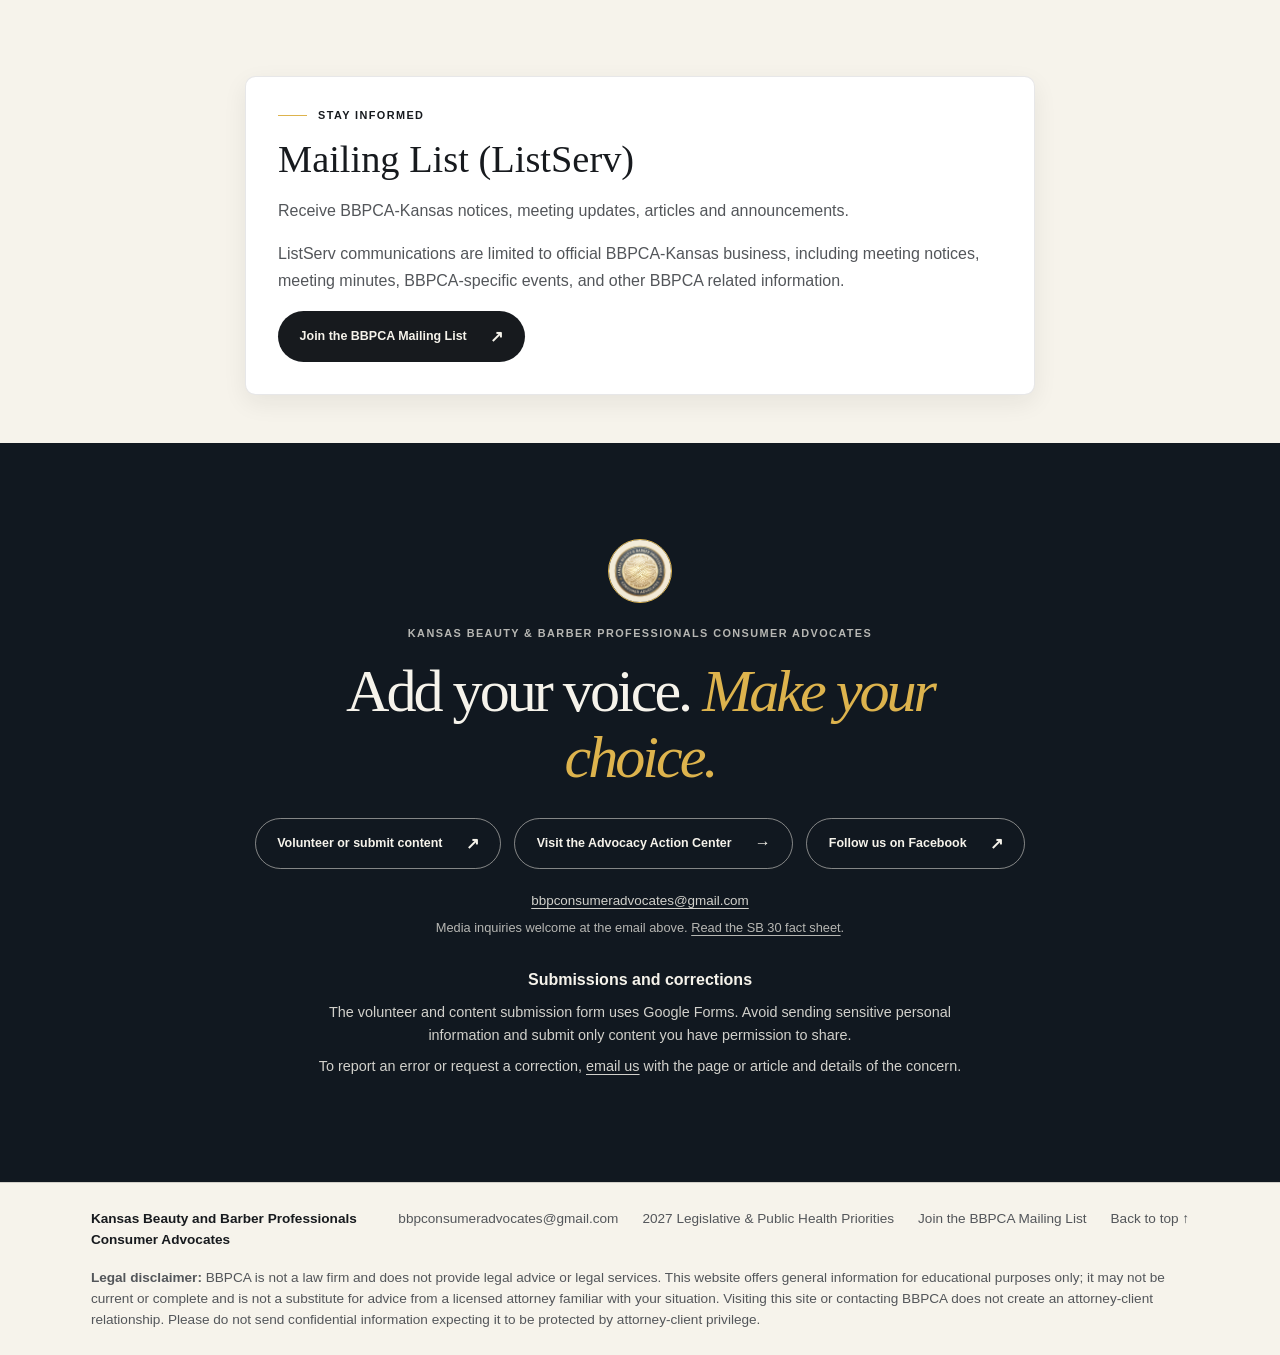
==== commit 314b784a: "Add advocacy actions and mailing list Co-authored-by: Copilot <223556219+Copilot@users.noreply.githu" ====
--- a/index.html
+++ b/index.html
@@ -52,7 +52,7 @@
       src="https://gc.zgo.at/count.js"
     ></script>
   </head>
-  <body>
+  <body class="home-page">
     <a class="skip-link" href="#main">Skip to content</a>
 
     <header class="site-header">
@@ -68,6 +68,7 @@
         <a href="resources.html">Resource library</a>
         <a href="consumer-watch.html">Consumer watch</a>
         <a href="2027-priorities.html">2027 priorities</a>
+        <a href="#mailing-list">Mailing list</a>
         <a href="https://forms.gle/TMVUTo8ksJBRV3kx7" target="_blank" rel="noopener noreferrer">Volunteer or submit content</a>
         <a href="#contact">Contact</a>
         <a class="nav-cta" href="advocacy-action-center.html">Take action <span aria-hidden="true">→</span></a>
@@ -85,6 +86,7 @@
           <a href="resources.html">Resource library</a>
           <a href="consumer-watch.html">Consumer watch</a>
           <a href="2027-priorities.html">2027 priorities</a>
+          <a href="#mailing-list">Mailing list</a>
           <a href="https://forms.gle/TMVUTo8ksJBRV3kx7" target="_blank" rel="noopener noreferrer">Volunteer or submit content</a>
           <a href="#contact">Contact</a>
           <a class="nav-cta" href="advocacy-action-center.html">Take action <span aria-hidden="true">→</span></a>
@@ -145,7 +147,7 @@
               </article>
               <article class="intro-proof-point">
                 <h3>Evidence-led</h3>
-                <p>Our work is based on public records. Sources are available for 62 campaign articles.</p>
+                <p>Our work is based on public records. Sources are available for campaign articles.</p>
               </article>
             </div>
             <div class="intro-policy-note">
@@ -322,7 +324,17 @@
           </article>
         </div>
 
-        <p class="resource-library-link">Browse the <a href="resources.html">full resource library</a> for all reporting, official records, and sources for 62 campaign articles.</p>
+        <p class="resource-library-link">Browse the <a href="resources.html">full resource library</a> for all reporting, official records, and sources for campaign articles.</p>
+      </section>
+
+      <section class="mailing-list-section" id="mailing-list" aria-labelledby="mailing-list-title">
+        <div class="mailing-list-card">
+          <p class="eyebrow"><span class="eyebrow-line"></span> Stay informed</p>
+          <h2 id="mailing-list-title">Mailing List (ListServ)</h2>
+          <p>Receive BBPCA-Kansas notices, meeting updates, articles and announcements.</p>
+          <p>ListServ communications are limited to official BBPCA-Kansas business, including meeting notices, meeting minutes, BBPCA-specific events, and other BBPCA related information.</p>
+          <a class="button button-dark" href="https://forms.gle/B5CWmtTN87ZidsXf6" target="_blank" rel="noopener noreferrer">Join the BBPCA Mailing List <span aria-hidden="true">↗</span></a>
+        </div>
       </section>
 
       <section class="closing-section" id="contact" aria-labelledby="closing-title">
@@ -338,7 +350,7 @@
         <p class="media-line">Media inquiries welcome at the email above. <a href="fact-sheet.html">Read the SB 30 fact sheet</a>.</p>
         <div class="contact-note">
           <h3>Submissions and corrections</h3>
-          <p>The volunteer and content submission form uses Google Forms. Petition signature forms are being prepared and are not accepting signatures yet. Avoid sending sensitive personal information and submit only content you have permission to share.</p>
+          <p>The volunteer and content submission form uses Google Forms. Avoid sending sensitive personal information and submit only content you have permission to share.</p>
           <p>To report an error or request a correction, <a href="mailto:bbpconsumeradvocates@gmail.com">email us</a> with the page or article and details of the concern.</p>
         </div>
       </section>
@@ -348,6 +360,7 @@
       <a class="footer-brand" href="#home">Kansas Beauty and Barber Professionals Consumer Advocates</a>
       <a href="mailto:bbpconsumeradvocates@gmail.com">bbpconsumeradvocates@gmail.com</a>
       <a href="2027-priorities.html">2027 Legislative &amp; Public Health Priorities</a>
+      <a href="#mailing-list">Join the BBPCA Mailing List</a>
       <a href="#home" class="back-top">Back to top ↑</a>
       <p class="site-disclaimer"><strong>Legal disclaimer:</strong> BBPCA is not a law firm and does not provide legal advice or legal services. This website offers general information for educational purposes only; it may not be current or complete and is not a substitute for advice from a licensed attorney familiar with your situation. Visiting this site or contacting BBPCA does not create an attorney-client relationship. Please do not send confidential information expecting it to be protected by attorney-client privilege.</p>
     </footer>
--- a/styles.css
+++ b/styles.css
@@ -120,6 +120,11 @@
   gap: clamp(0.9rem, 1.8vw, 1.6rem);
   font-size: 0.8rem;
   font-weight: 600;
+}
+
+.home-page .desktop-nav {
+  flex-wrap: wrap;
+  justify-content: flex-end;
 }
 
 .desktop-nav a:not(.nav-cta),
@@ -1435,6 +1440,32 @@
   text-underline-offset: 0.22em;
 }
 
+.mailing-list-section {
+  max-width: 1440px;
+  margin: 0 auto;
+  padding: 3rem 7.1%;
+}
+
+.mailing-list-card {
+  max-width: 790px;
+  margin: 0 auto;
+  padding: 2rem;
+  border: 1px solid rgba(23, 26, 30, 0.1);
+  border-radius: 0.65rem;
+  background: #fff;
+  box-shadow: 0 8px 24px rgba(23, 26, 30, 0.07);
+}
+
+.mailing-list-card h2 {
+  margin: 1rem 0;
+  font-size: clamp(1.8rem, 3vw, 2.4rem);
+}
+
+.mailing-list-card > p:not(.eyebrow) {
+  color: var(--muted-ink);
+  line-height: 1.7;
+}
+
 .site-footer {
   display: flex;
   flex-wrap: wrap;
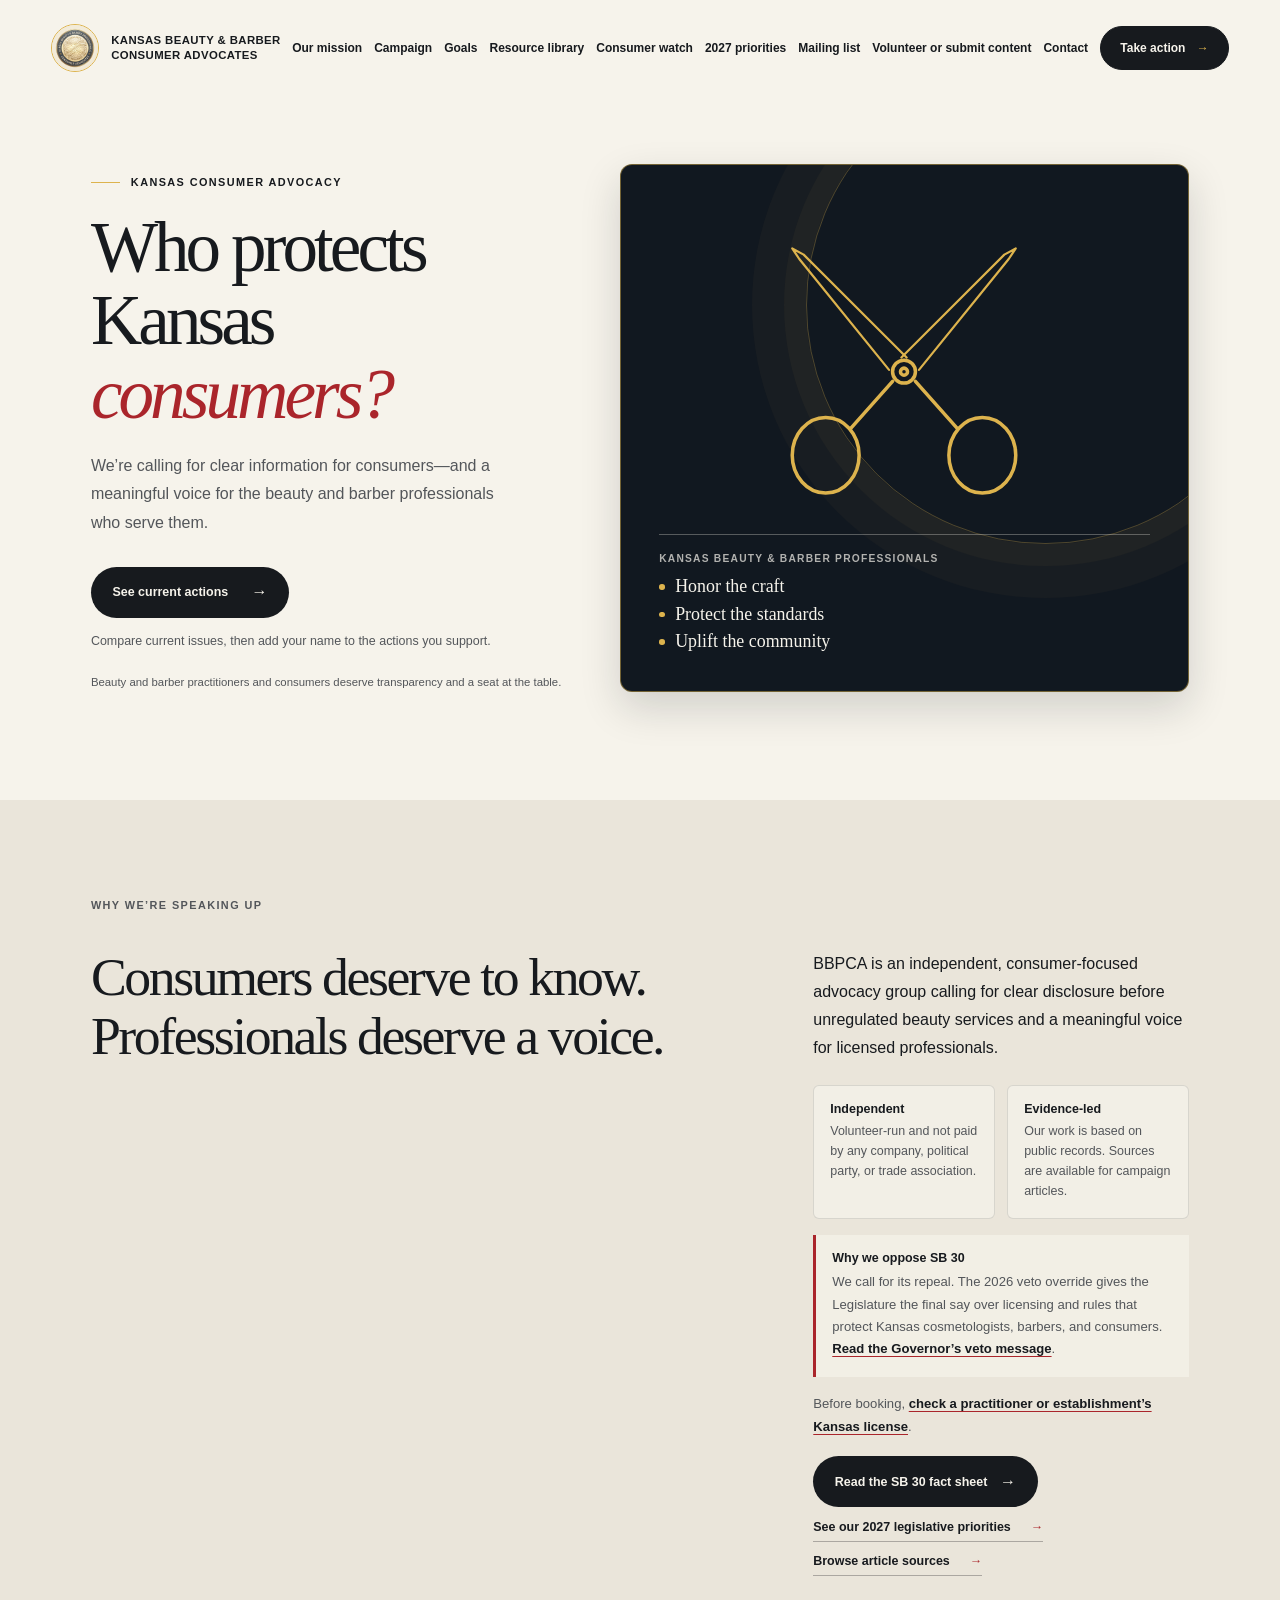
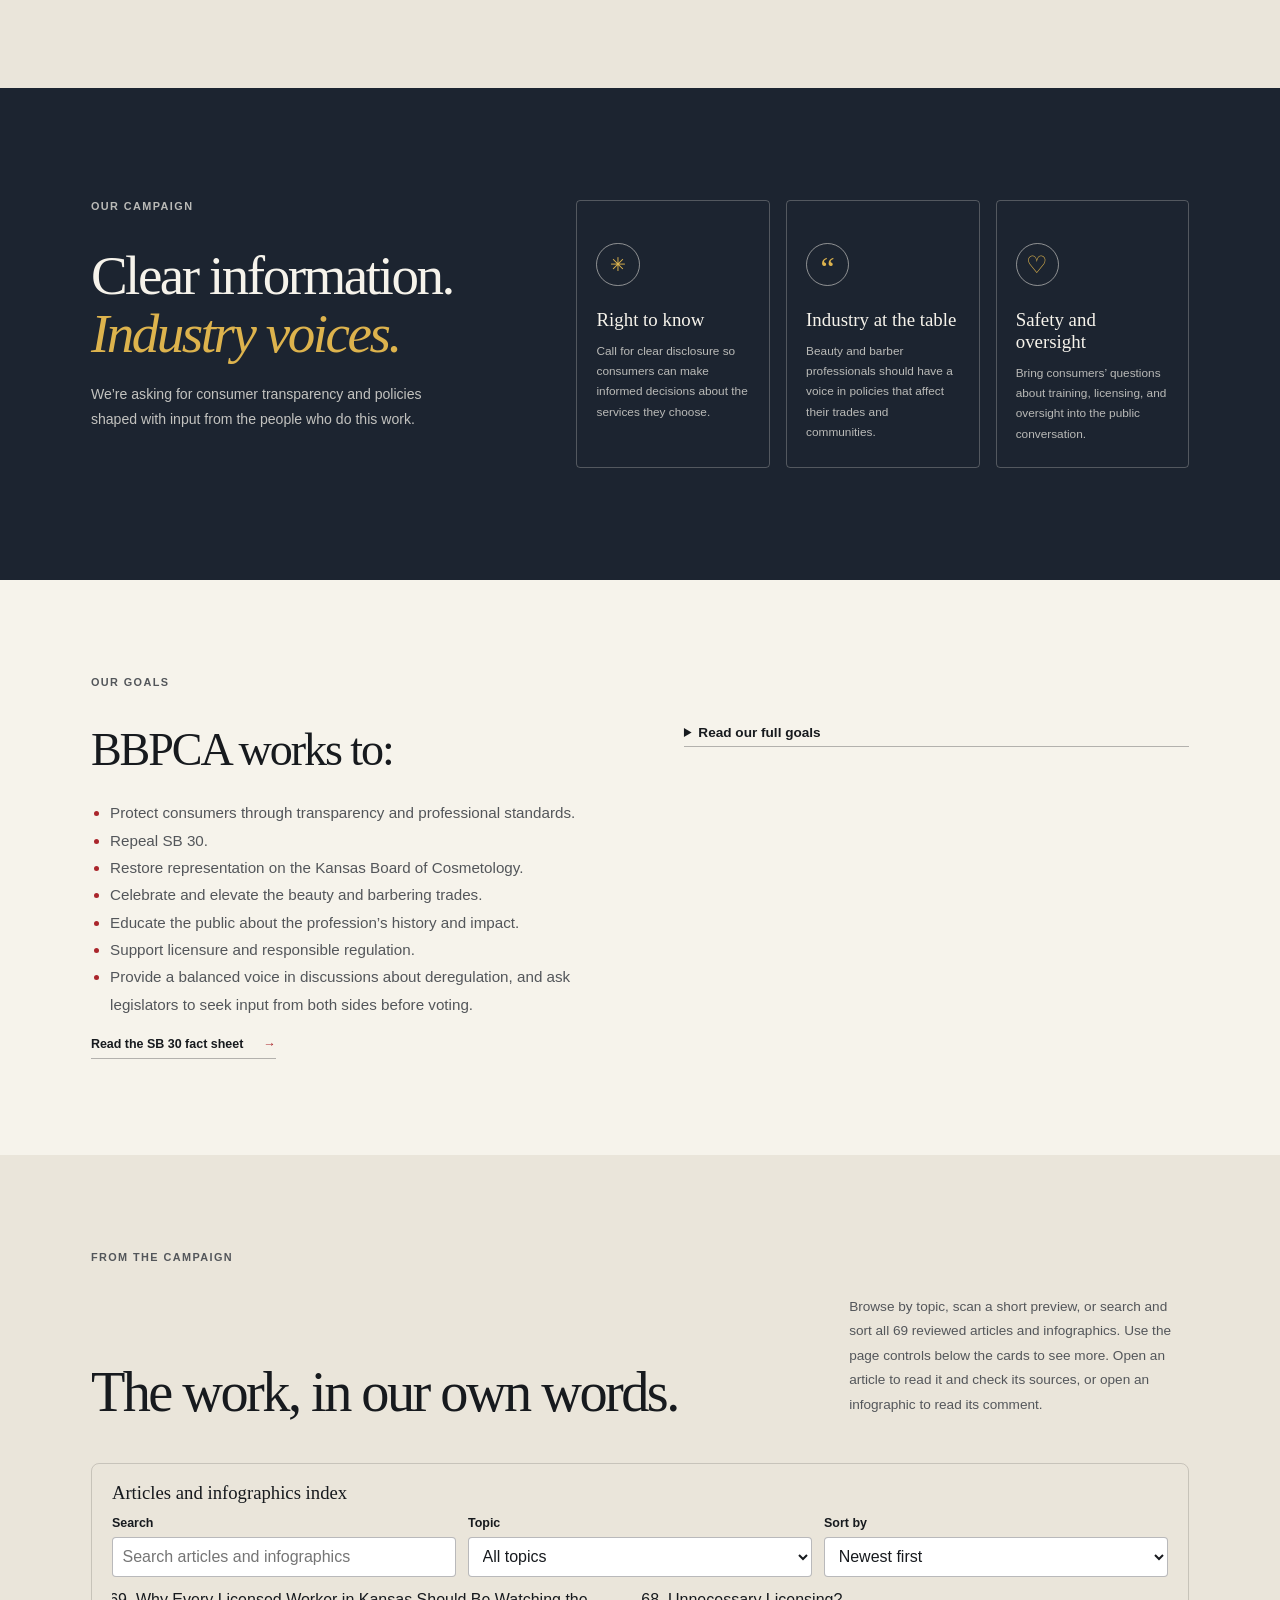
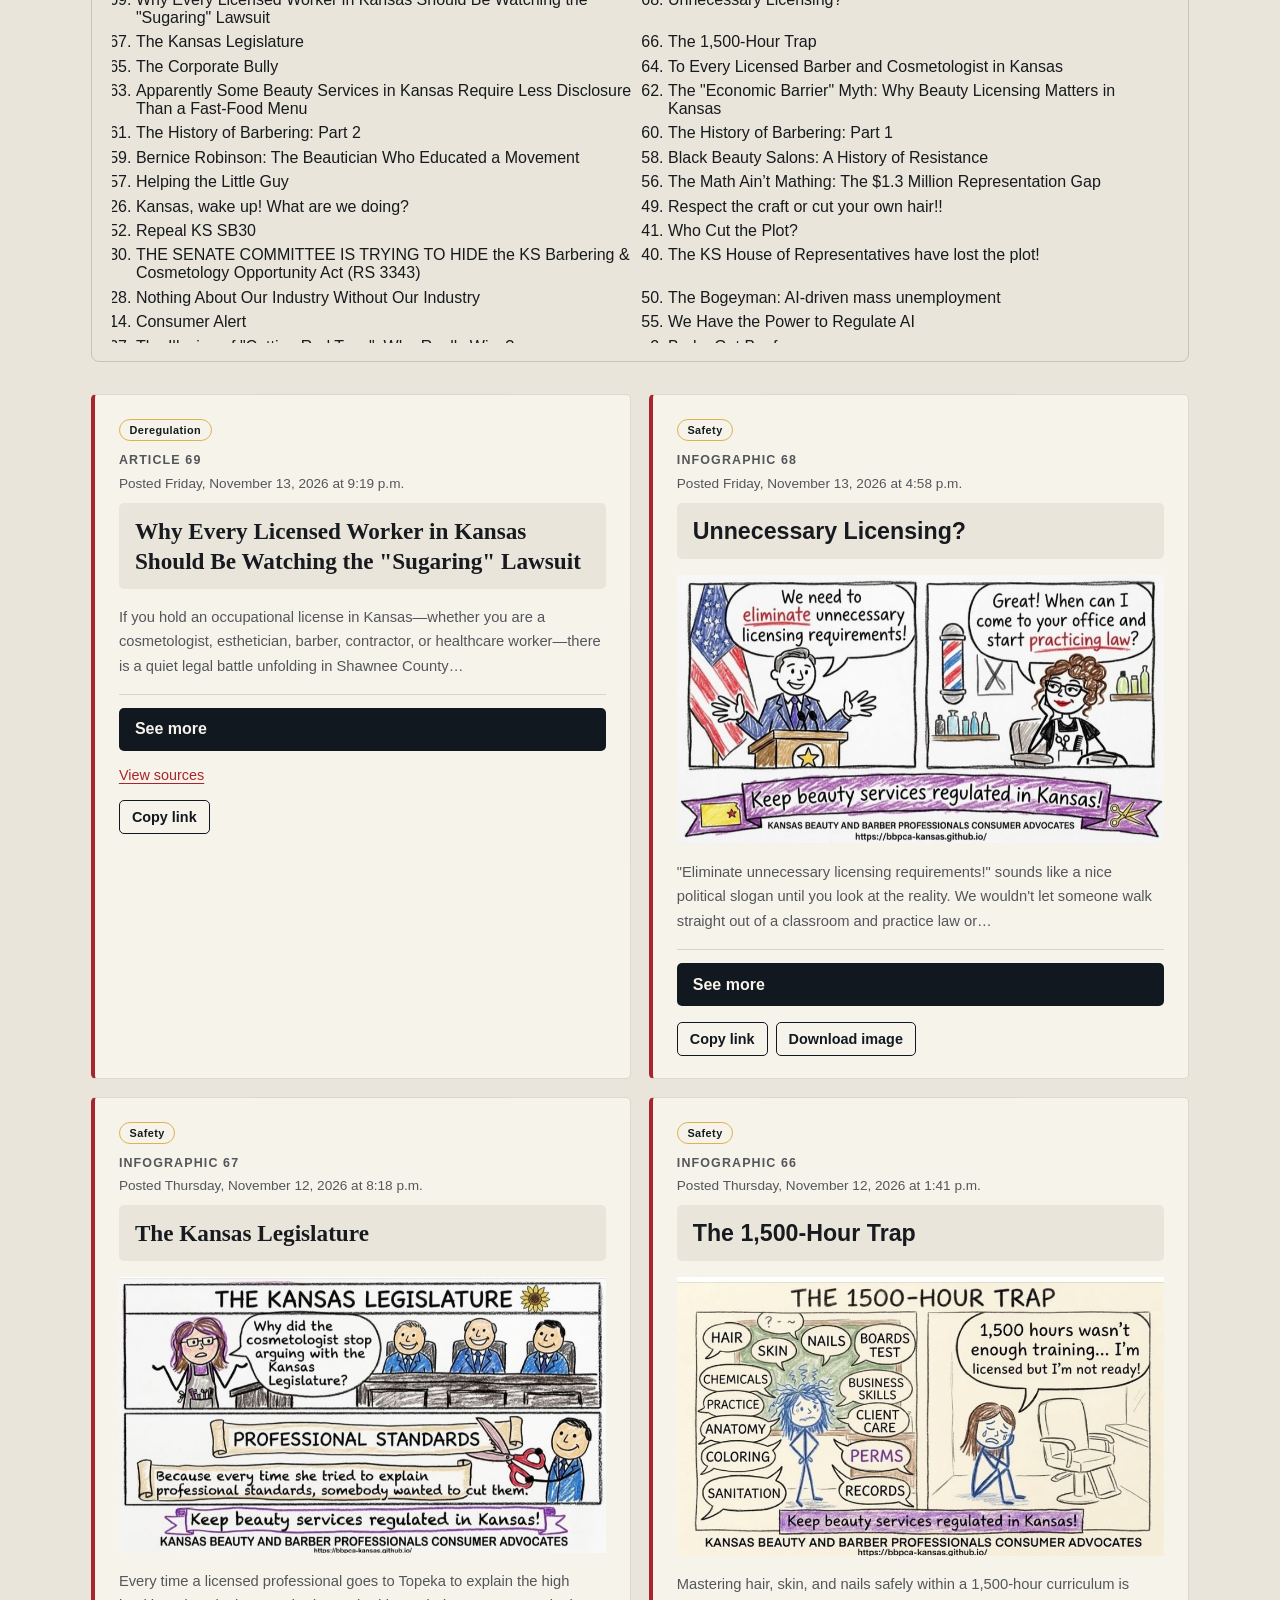
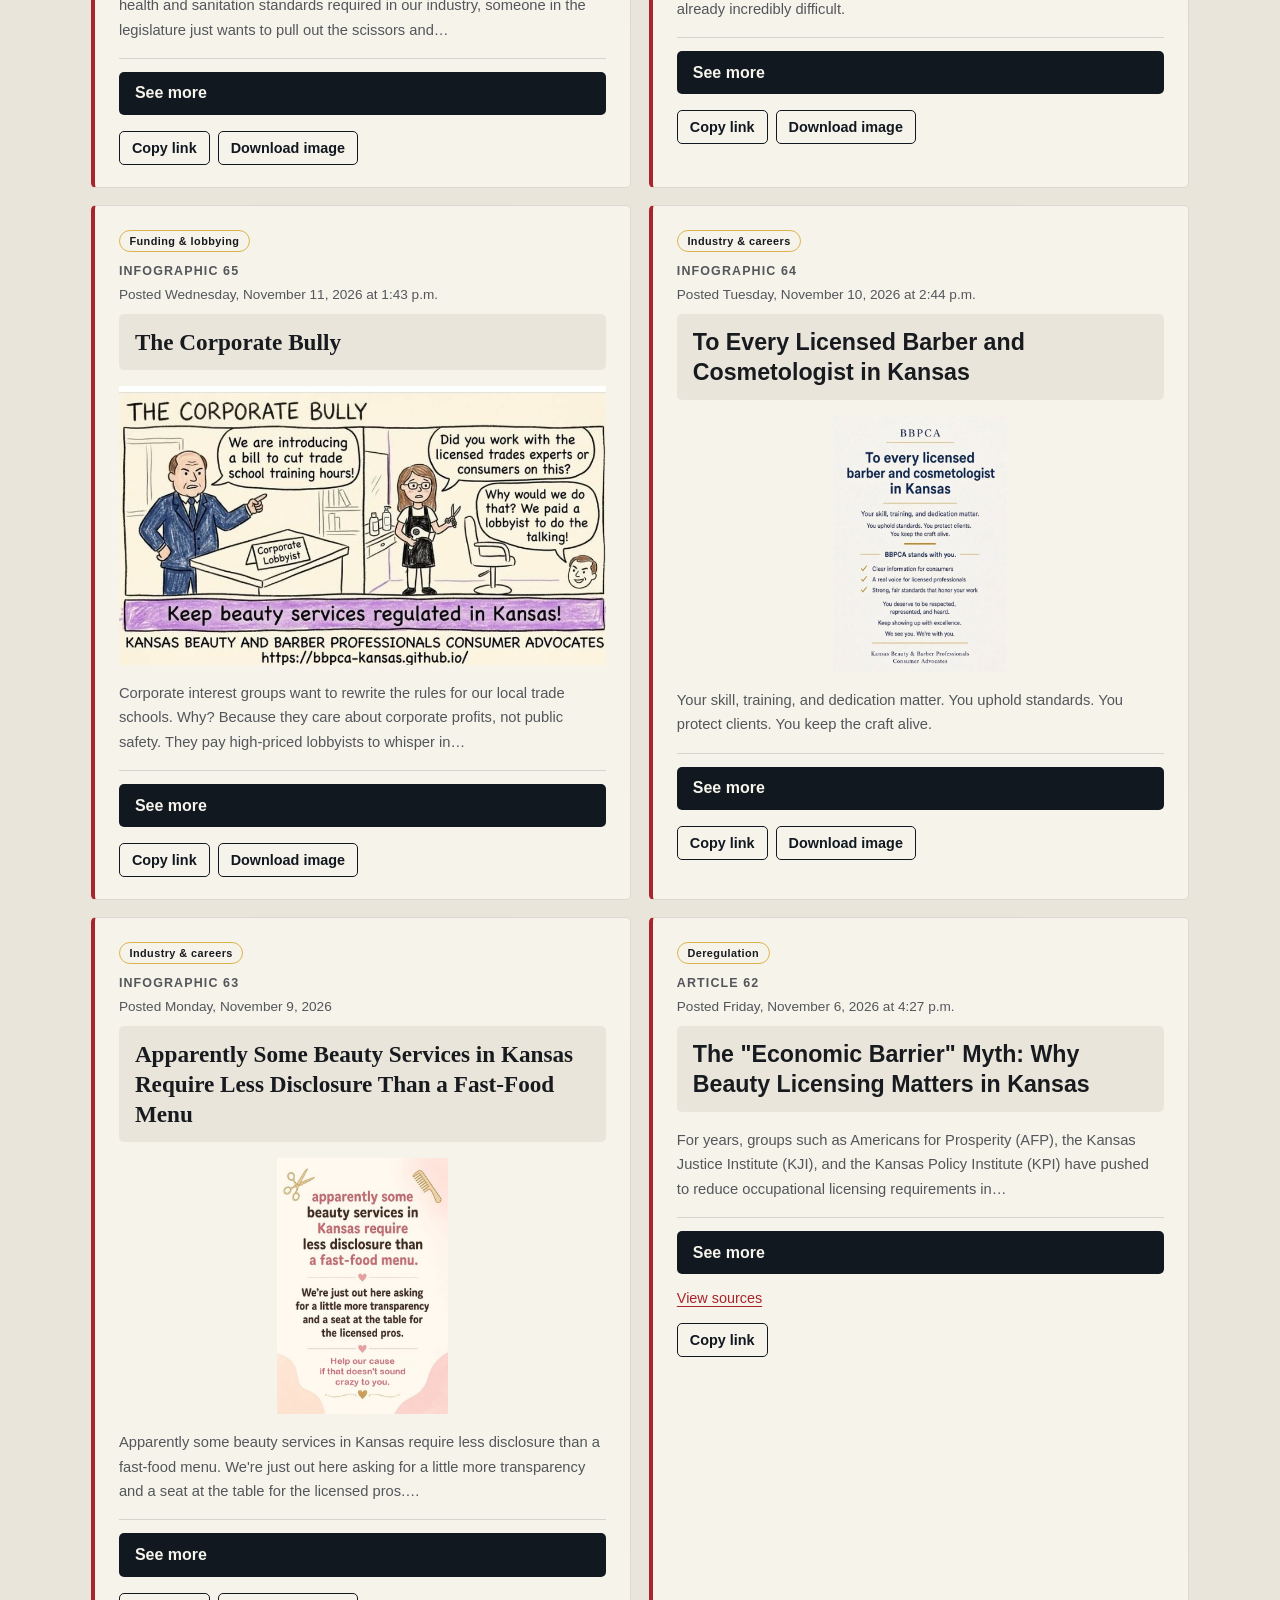
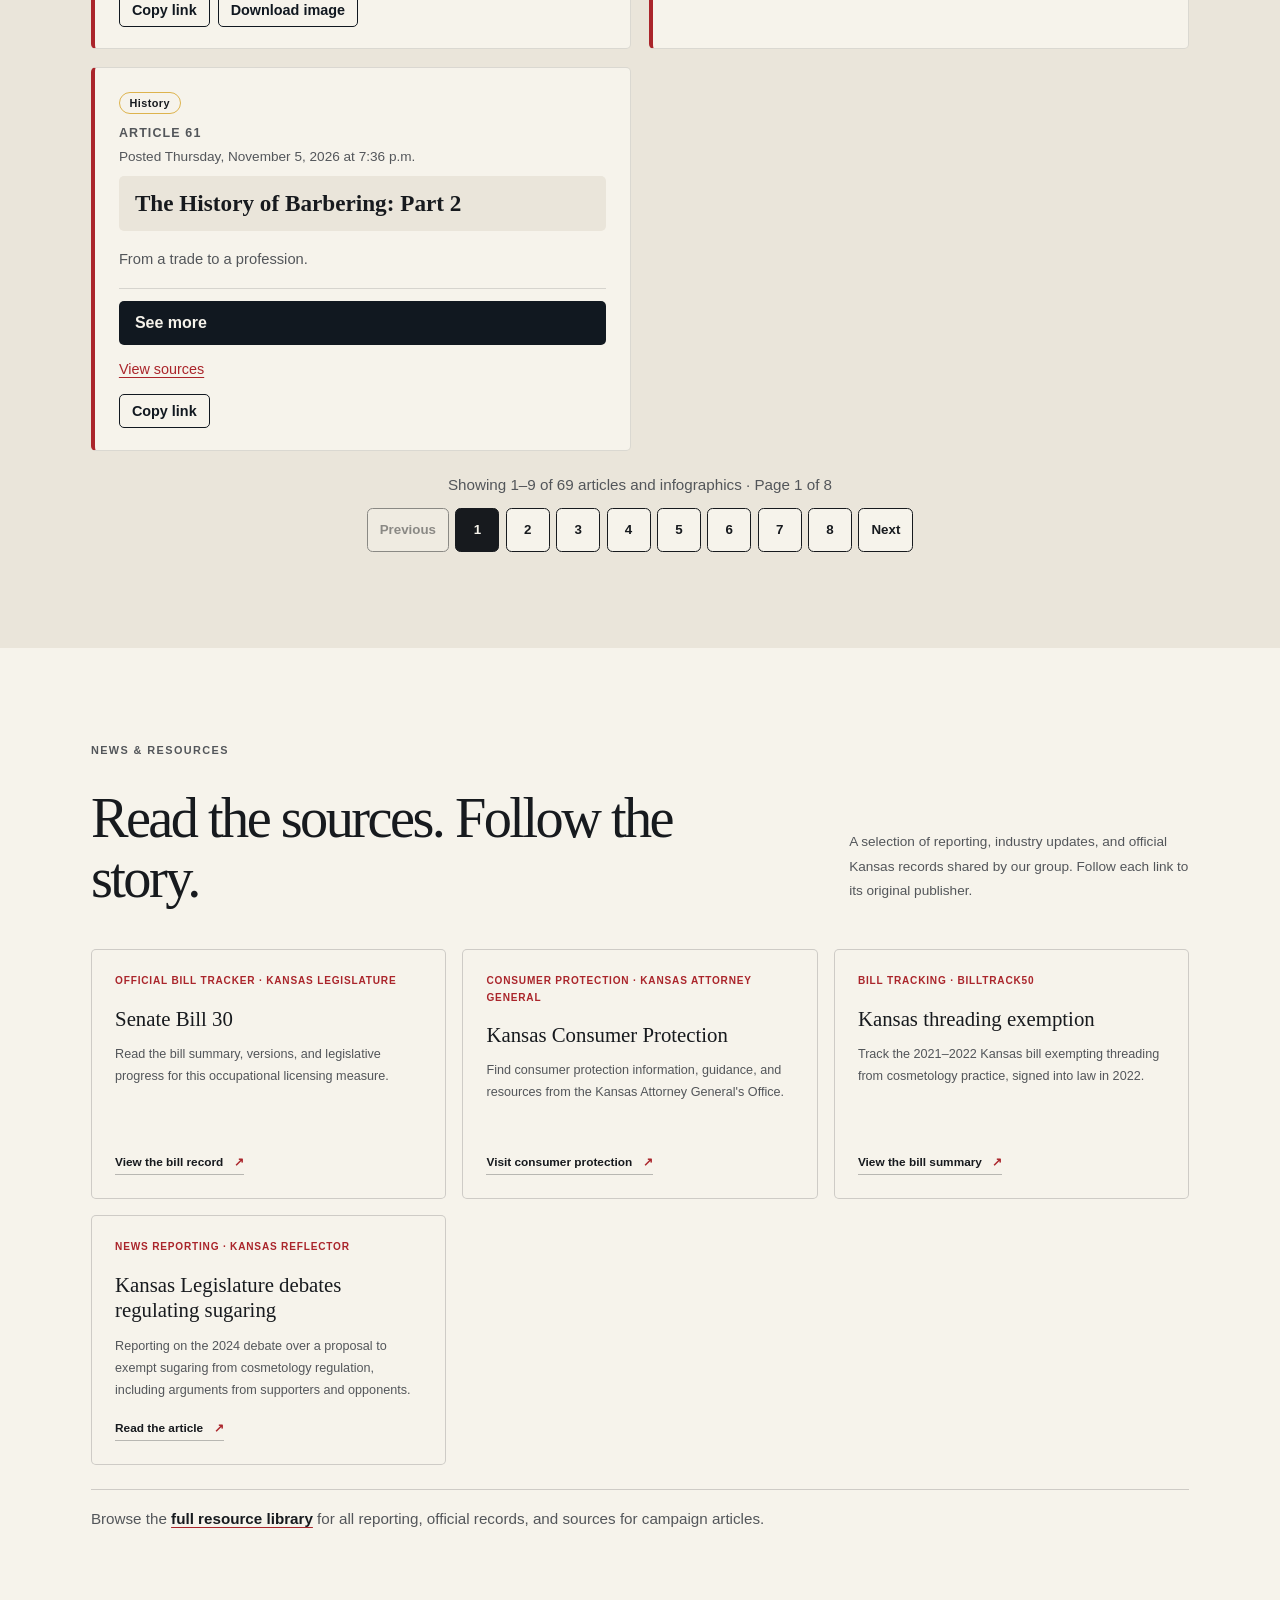
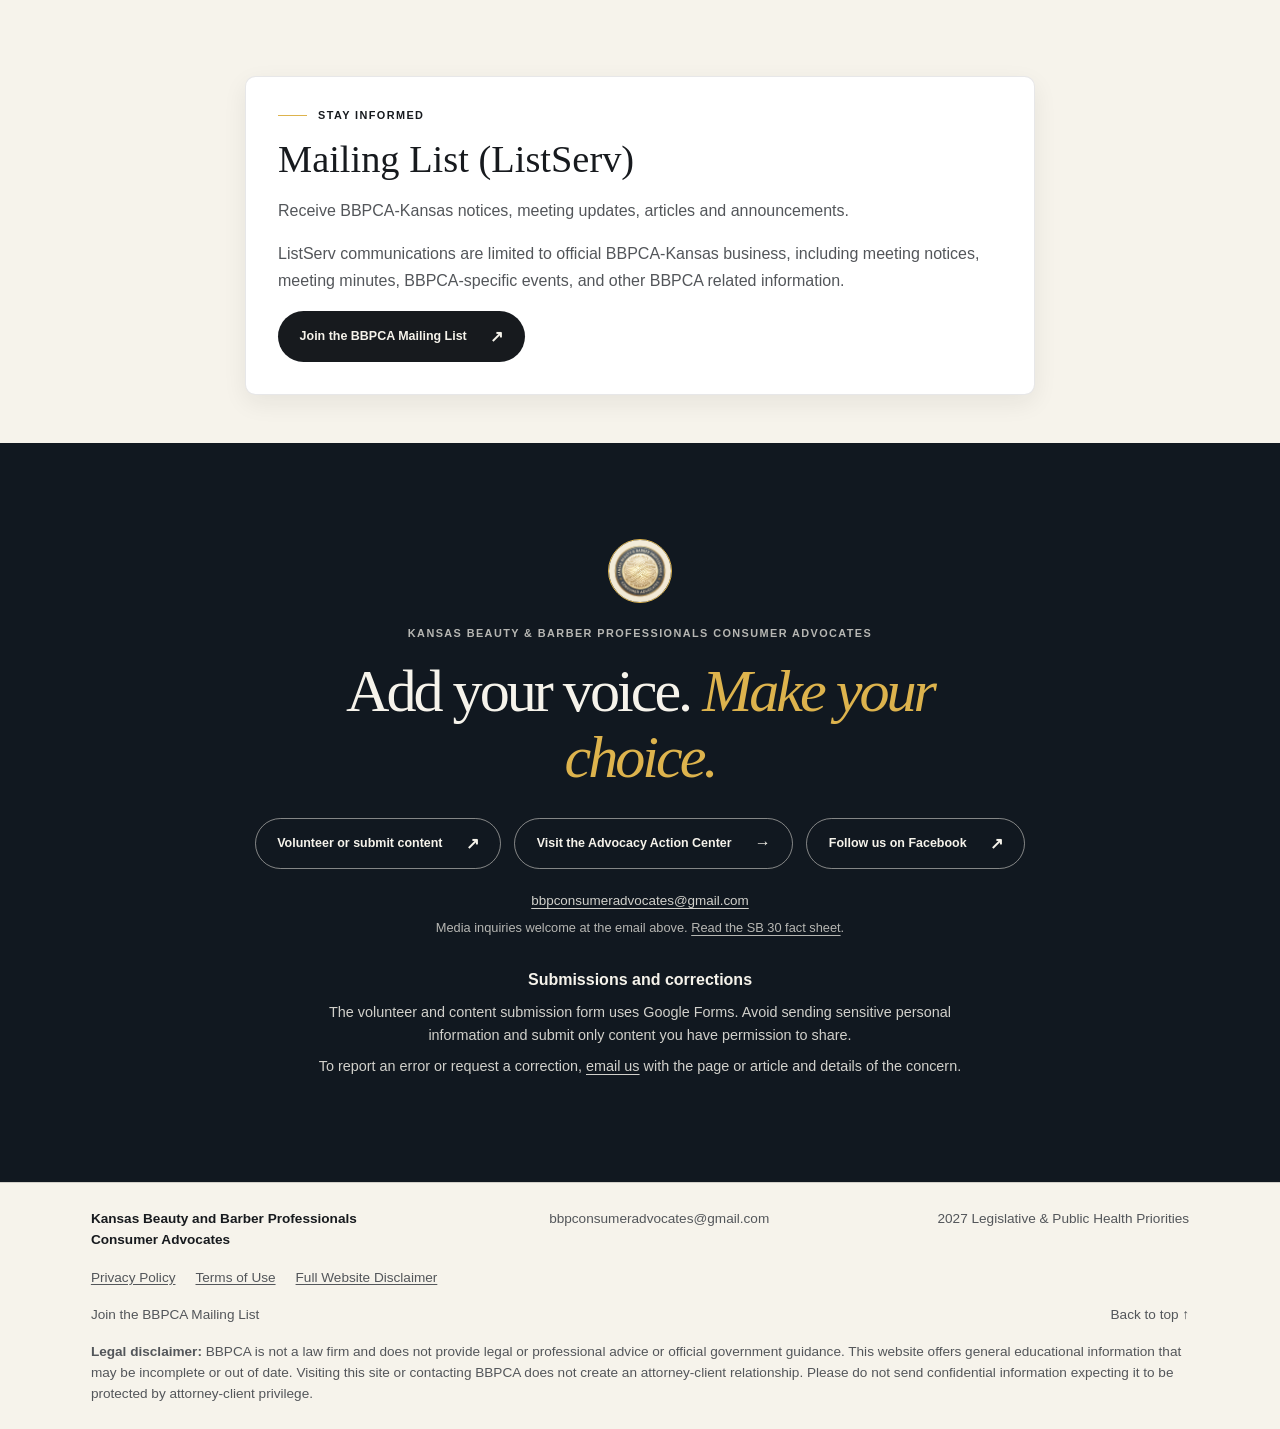
==== commit 1bafa5d6: "Add legal policies and footer links Co-authored-by: Copilot <223556219+Copilot@users.noreply.github." ====
--- a/index.html
+++ b/index.html
@@ -360,9 +360,14 @@
       <a class="footer-brand" href="#home">Kansas Beauty and Barber Professionals Consumer Advocates</a>
       <a href="mailto:bbpconsumeradvocates@gmail.com">bbpconsumeradvocates@gmail.com</a>
       <a href="2027-priorities.html">2027 Legislative &amp; Public Health Priorities</a>
+      <nav class="footer-legal-links" aria-label="Legal information">
+        <a href="privacy-policy.html">Privacy Policy</a>
+        <a href="terms-of-use.html">Terms of Use</a>
+        <a href="website-disclaimer.html">Full Website Disclaimer</a>
+      </nav>
       <a href="#mailing-list">Join the BBPCA Mailing List</a>
       <a href="#home" class="back-top">Back to top ↑</a>
-      <p class="site-disclaimer"><strong>Legal disclaimer:</strong> BBPCA is not a law firm and does not provide legal advice or legal services. This website offers general information for educational purposes only; it may not be current or complete and is not a substitute for advice from a licensed attorney familiar with your situation. Visiting this site or contacting BBPCA does not create an attorney-client relationship. Please do not send confidential information expecting it to be protected by attorney-client privilege.</p>
+      <p class="site-disclaimer"><strong>Legal disclaimer:</strong> BBPCA is not a law firm and does not provide legal or professional advice or official government guidance. This website offers general educational information that may be incomplete or out of date. Visiting this site or contacting BBPCA does not create an attorney-client relationship. Please do not send confidential information expecting it to be protected by attorney-client privilege.</p>
     </footer>
   </body>
 </html>
--- a/styles.css
+++ b/styles.css
@@ -1498,8 +1498,58 @@
   overflow-wrap: anywhere;
 }
 
+.footer-legal-links {
+  display: flex;
+  flex: 1 1 100%;
+  flex-wrap: wrap;
+  gap: 0.6rem 1.25rem;
+}
+
+.footer-legal-links a,
+.legal-page a {
+  text-decoration: underline;
+  text-underline-offset: 0.16em;
+}
+
 .back-top {
   white-space: nowrap;
+}
+
+.legal-page {
+  max-width: 52rem;
+  margin: 0 auto;
+  padding: 3rem 1.25rem 5rem;
+}
+
+.legal-page h1 {
+  margin: 0 0 0.75rem;
+  font-size: clamp(2.2rem, 5vw, 3.5rem);
+  letter-spacing: -0.045em;
+  line-height: 1.1;
+}
+
+.legal-page h2 {
+  margin: 2.4rem 0 0.65rem;
+  font-size: 1.4rem;
+}
+
+.legal-page p,
+.legal-page li {
+  line-height: 1.75;
+}
+
+.legal-page li {
+  margin-bottom: 0.55rem;
+}
+
+.legal-page .legal-updated,
+.legal-page .legal-intro {
+  color: var(--muted-ink);
+}
+
+.legal-page .legal-updated {
+  margin-bottom: 2rem;
+  font-size: 0.9rem;
 }
 
 @media (min-width: 1441px) {
